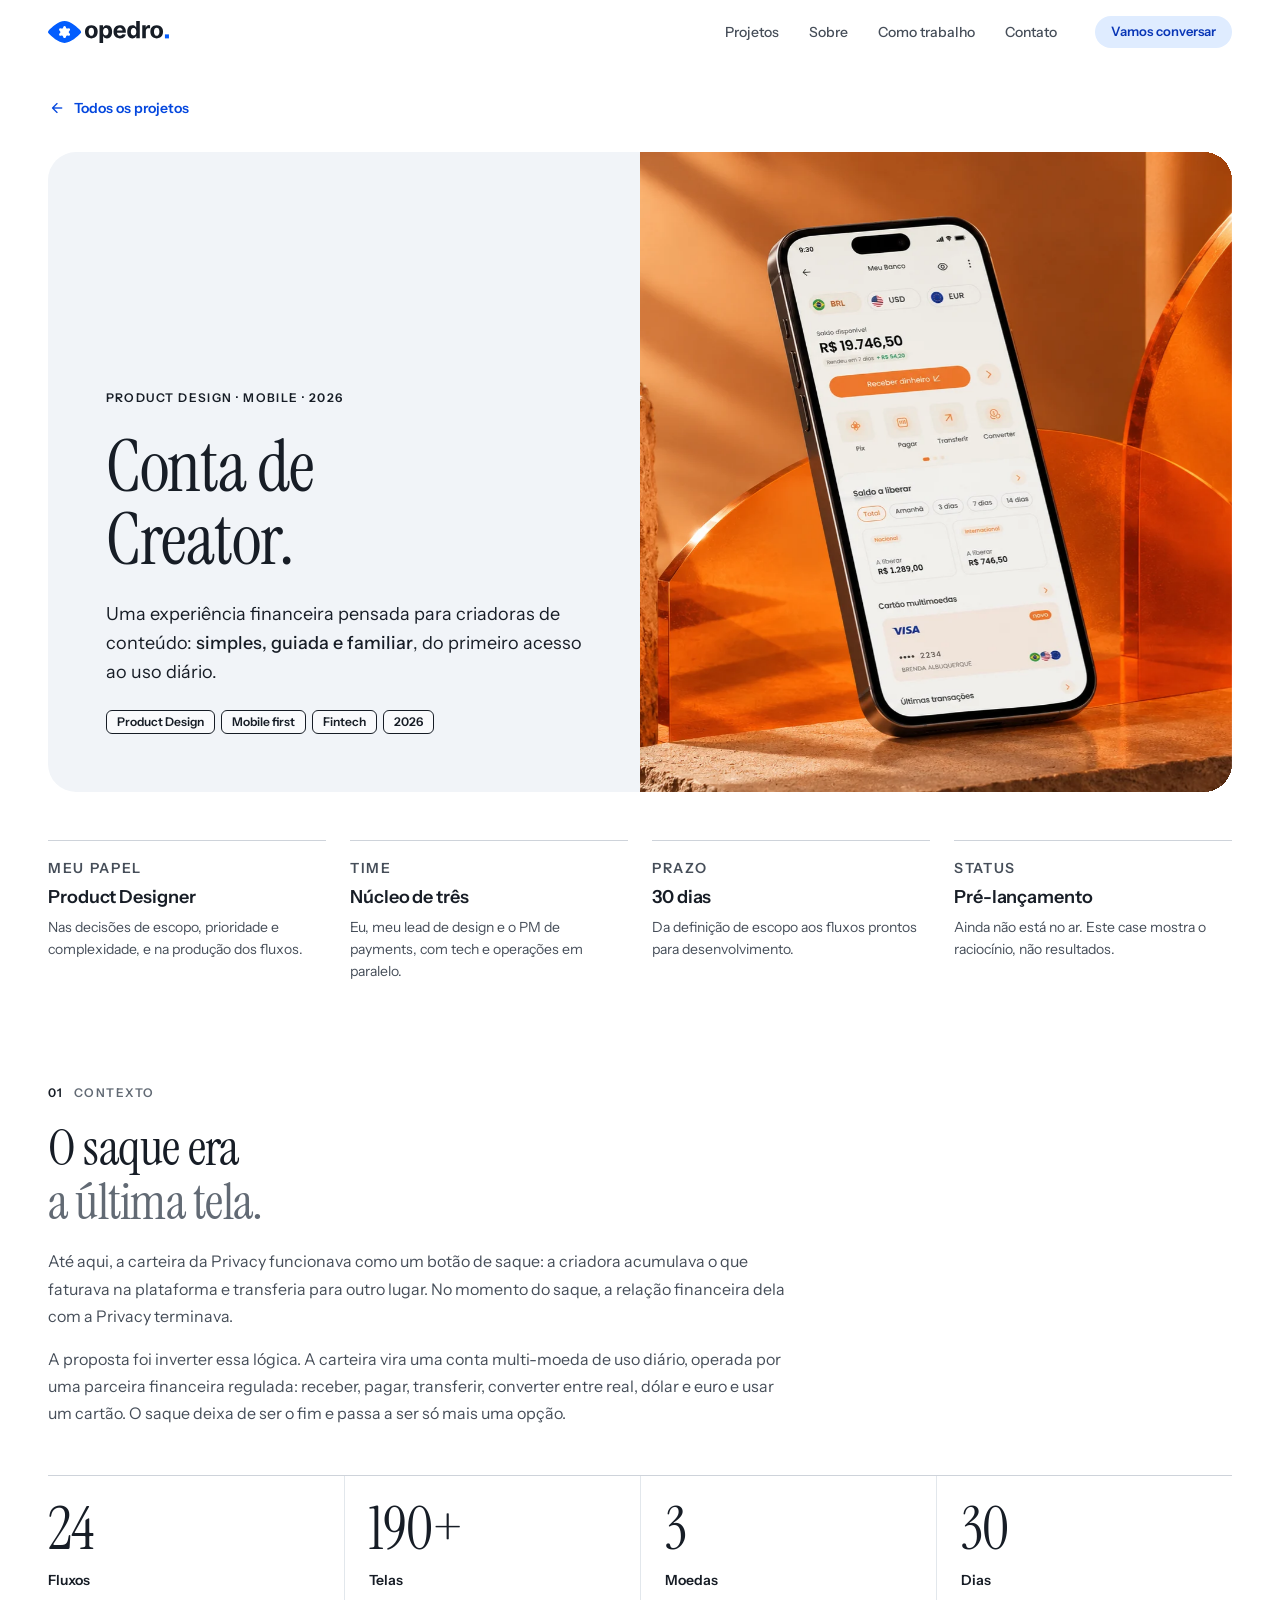
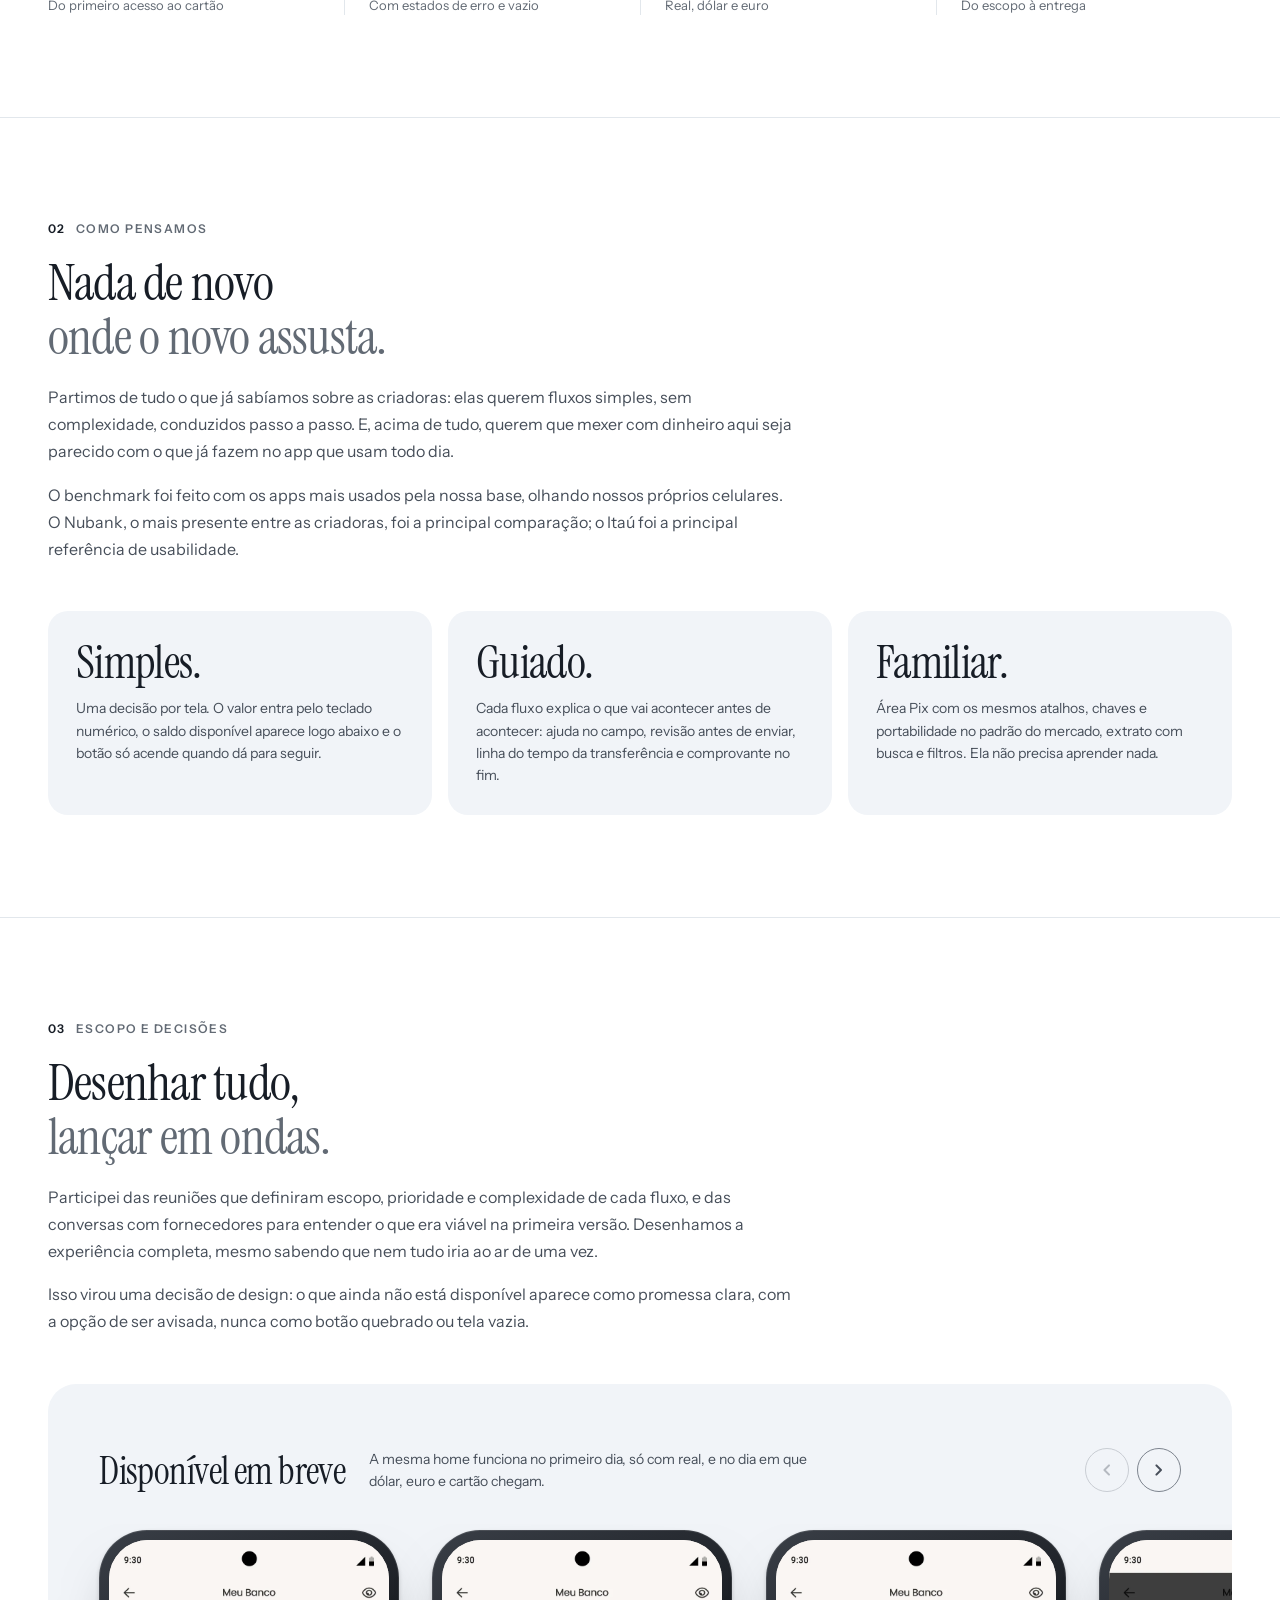
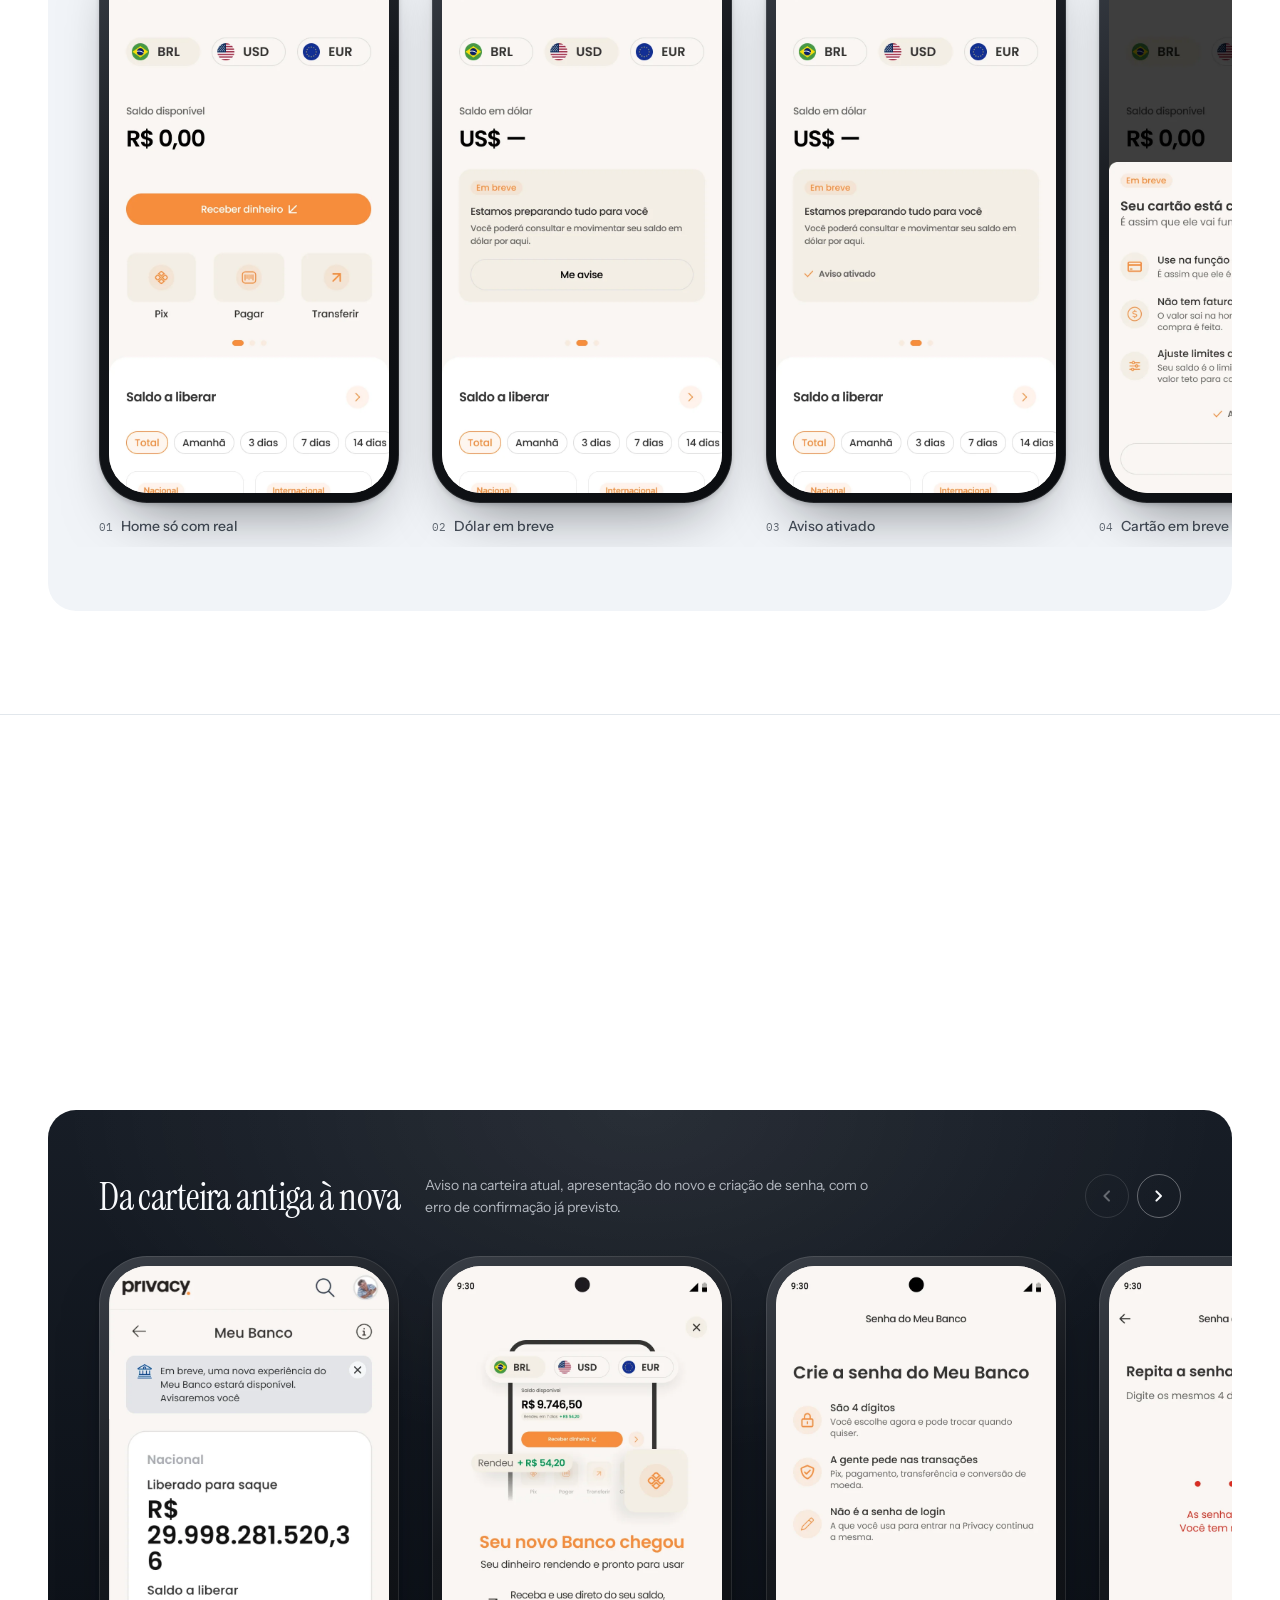
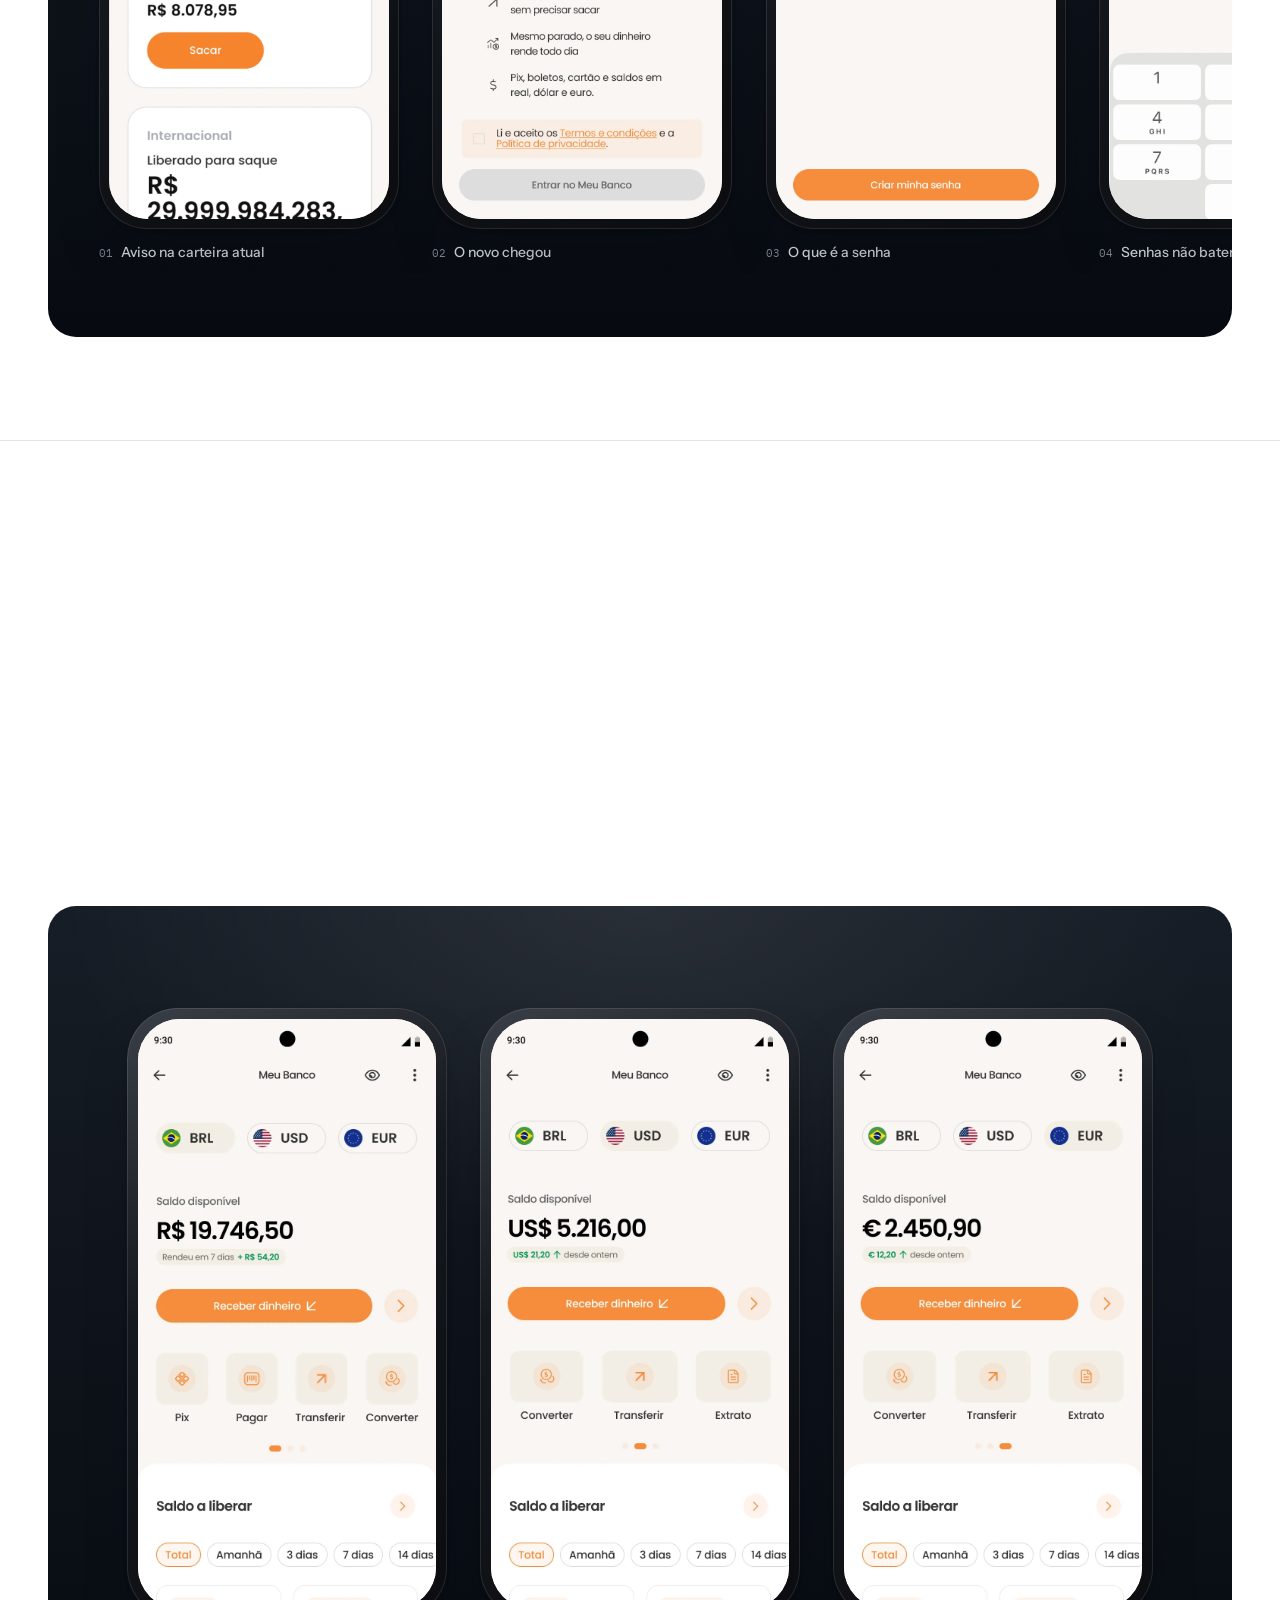
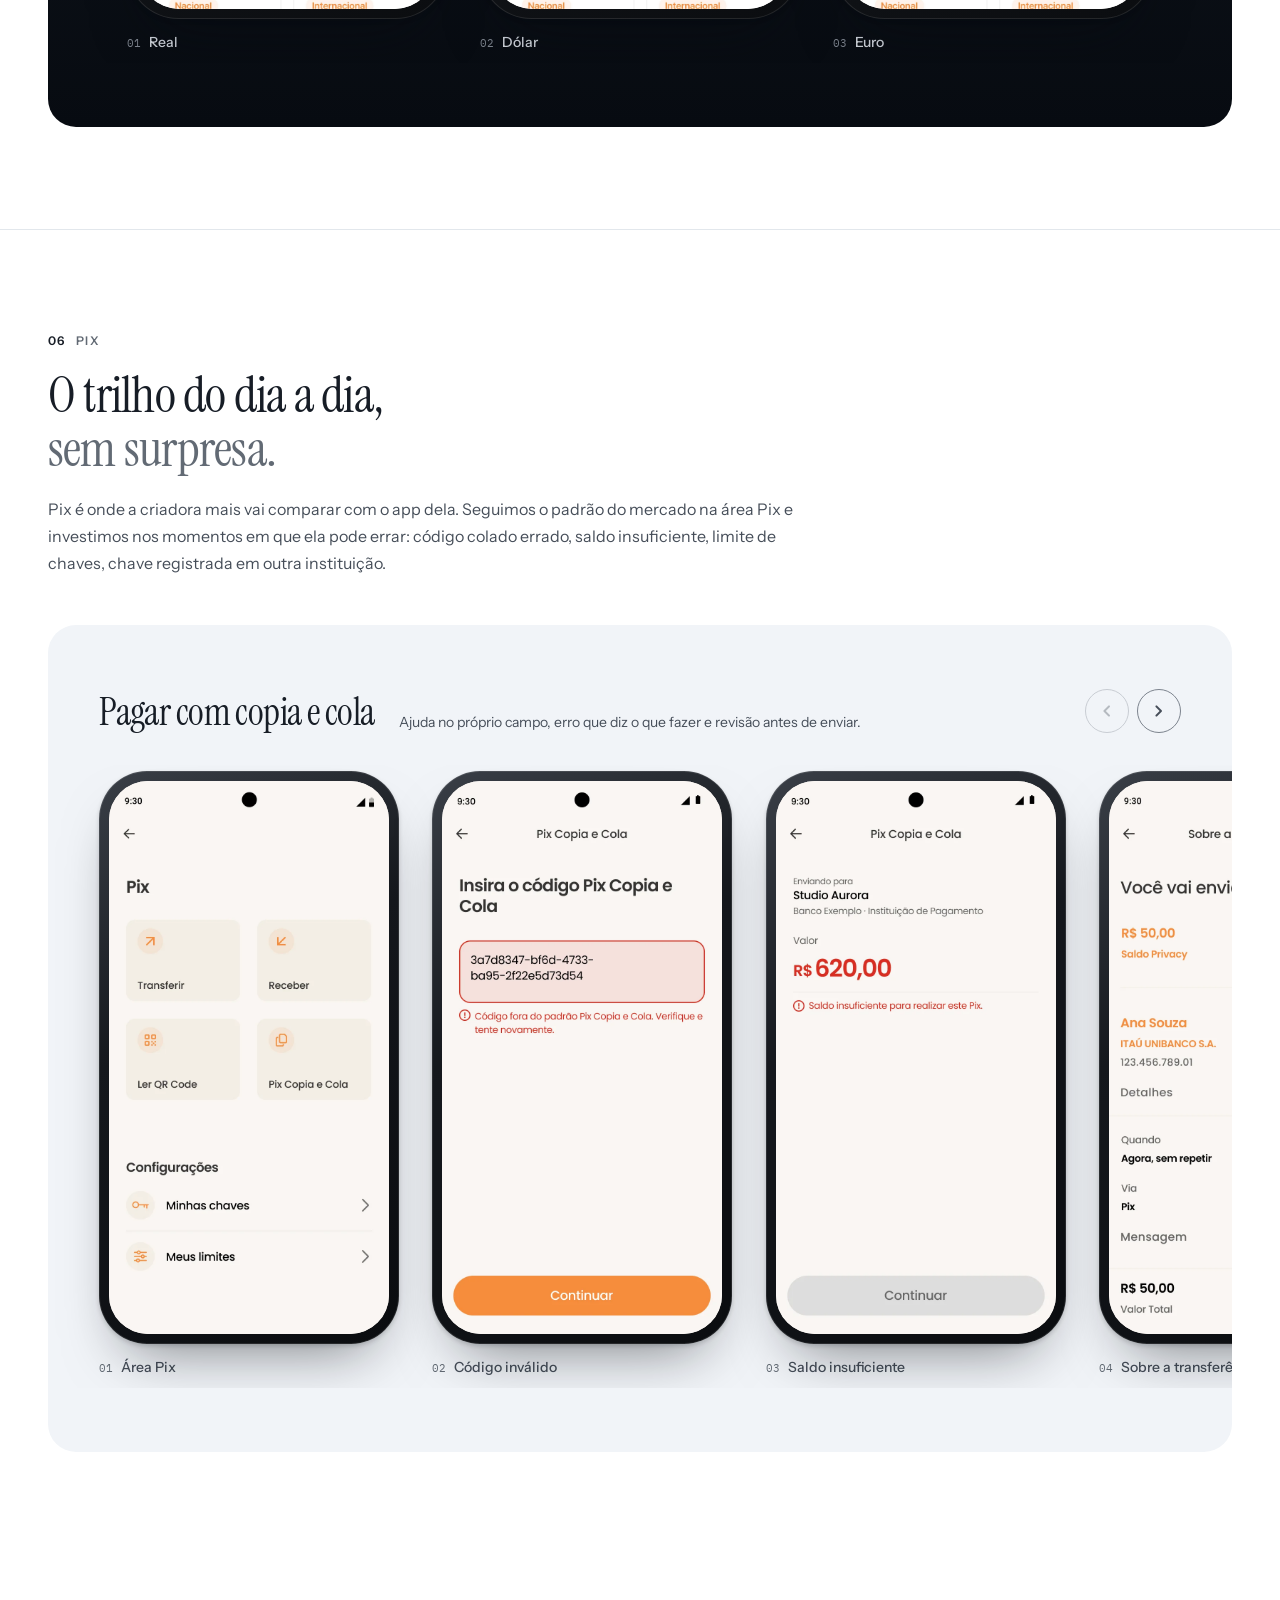
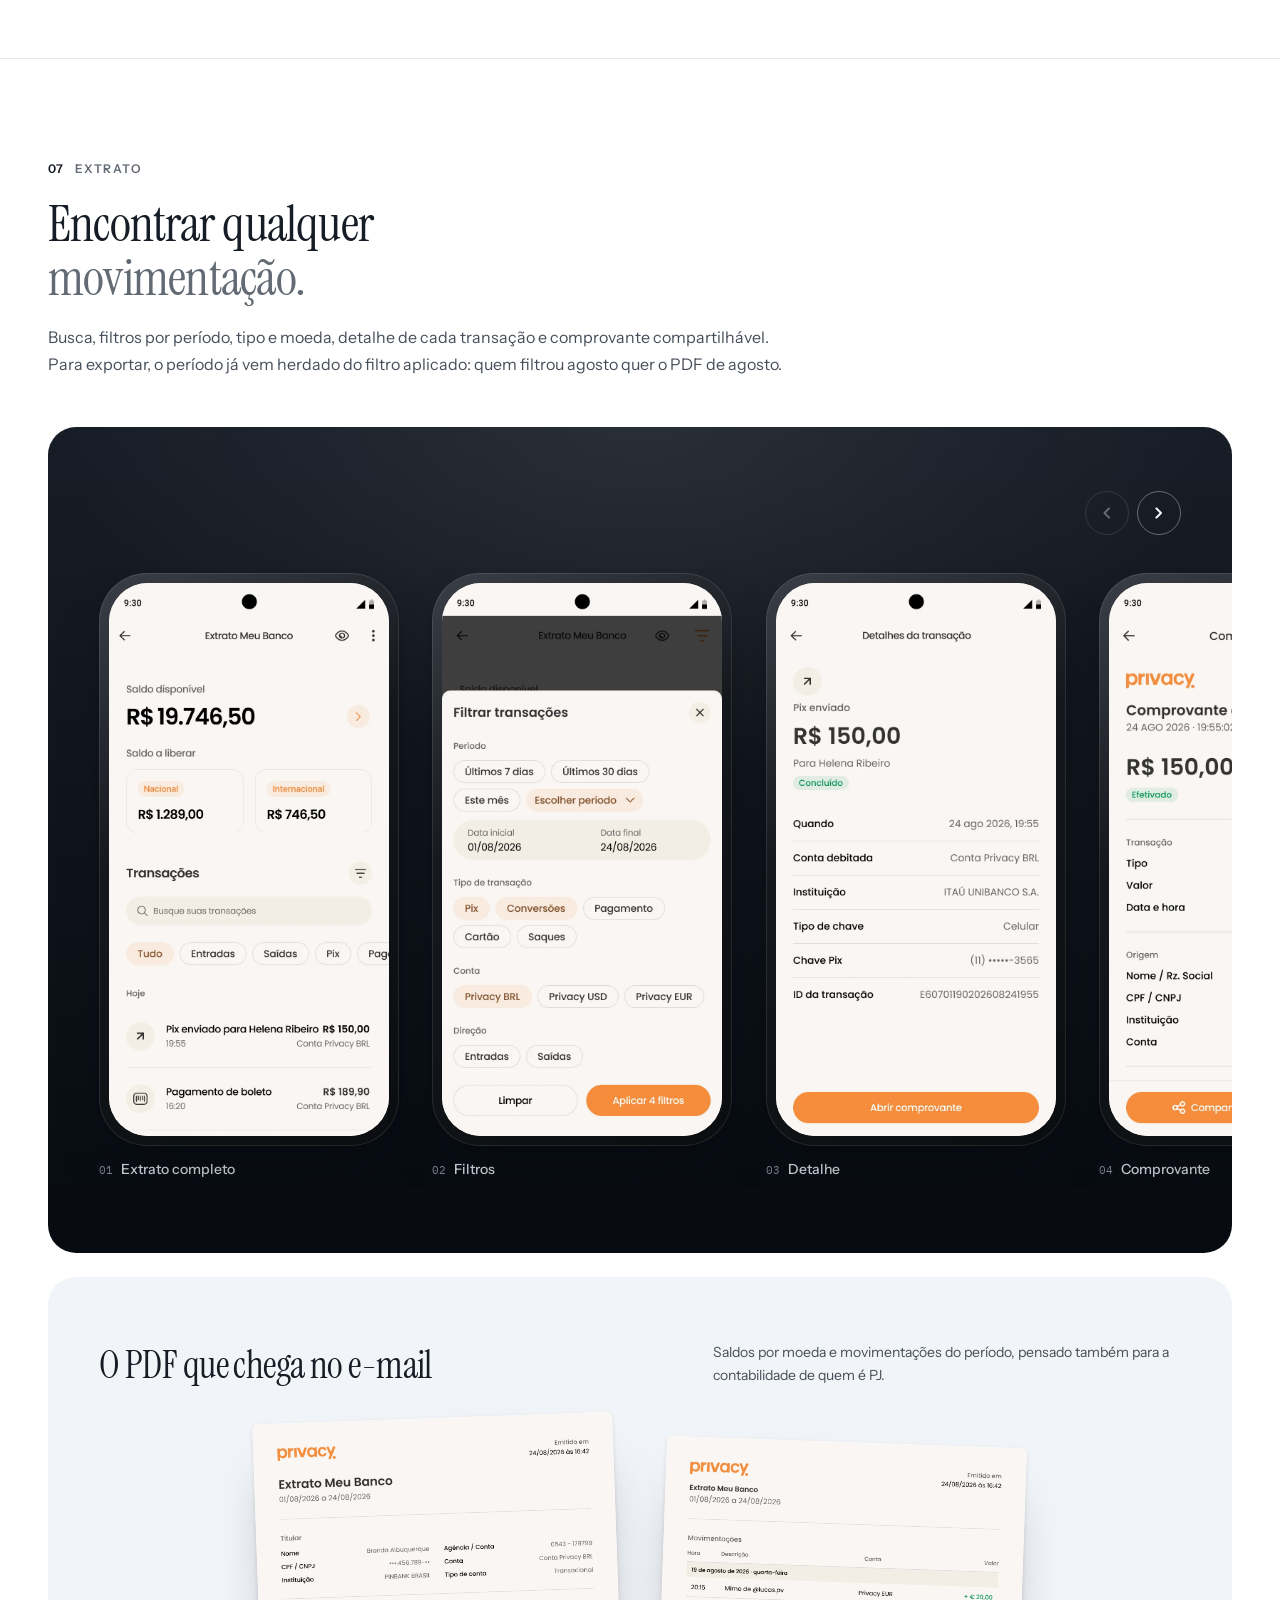
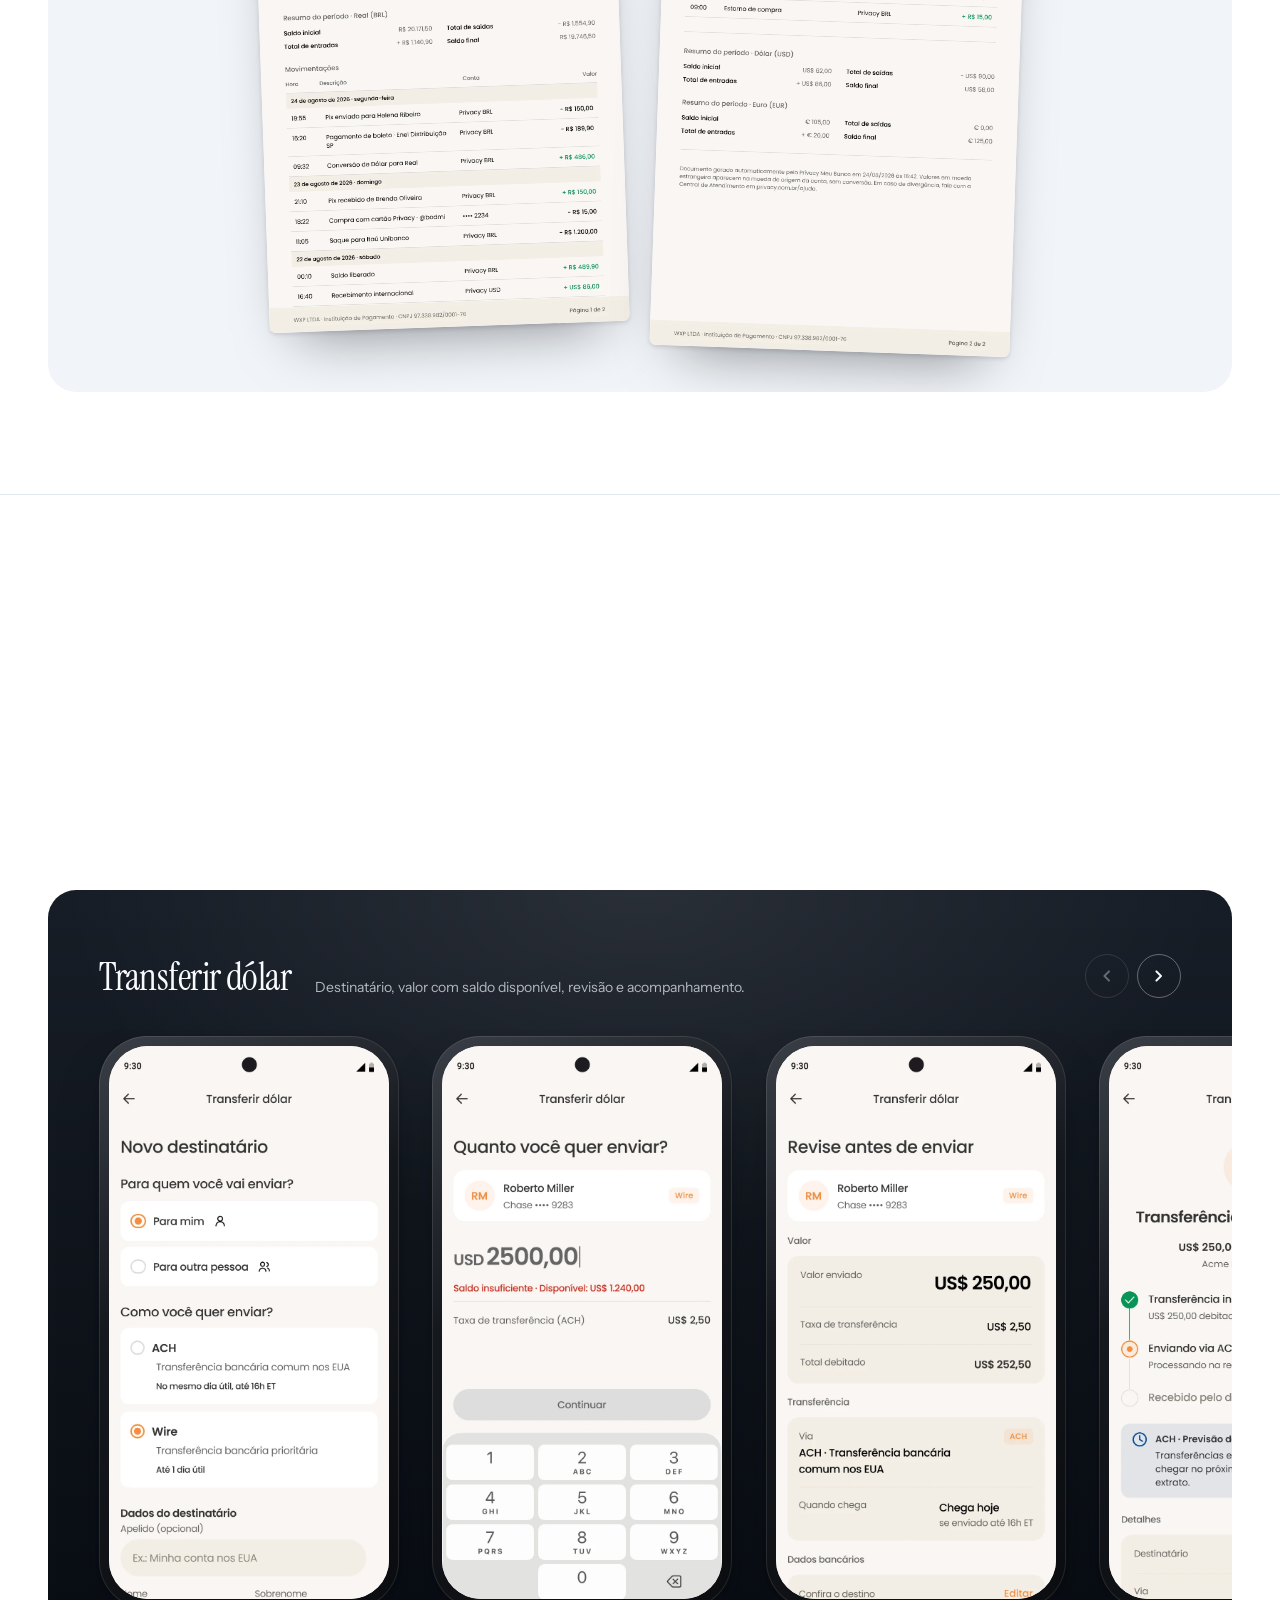
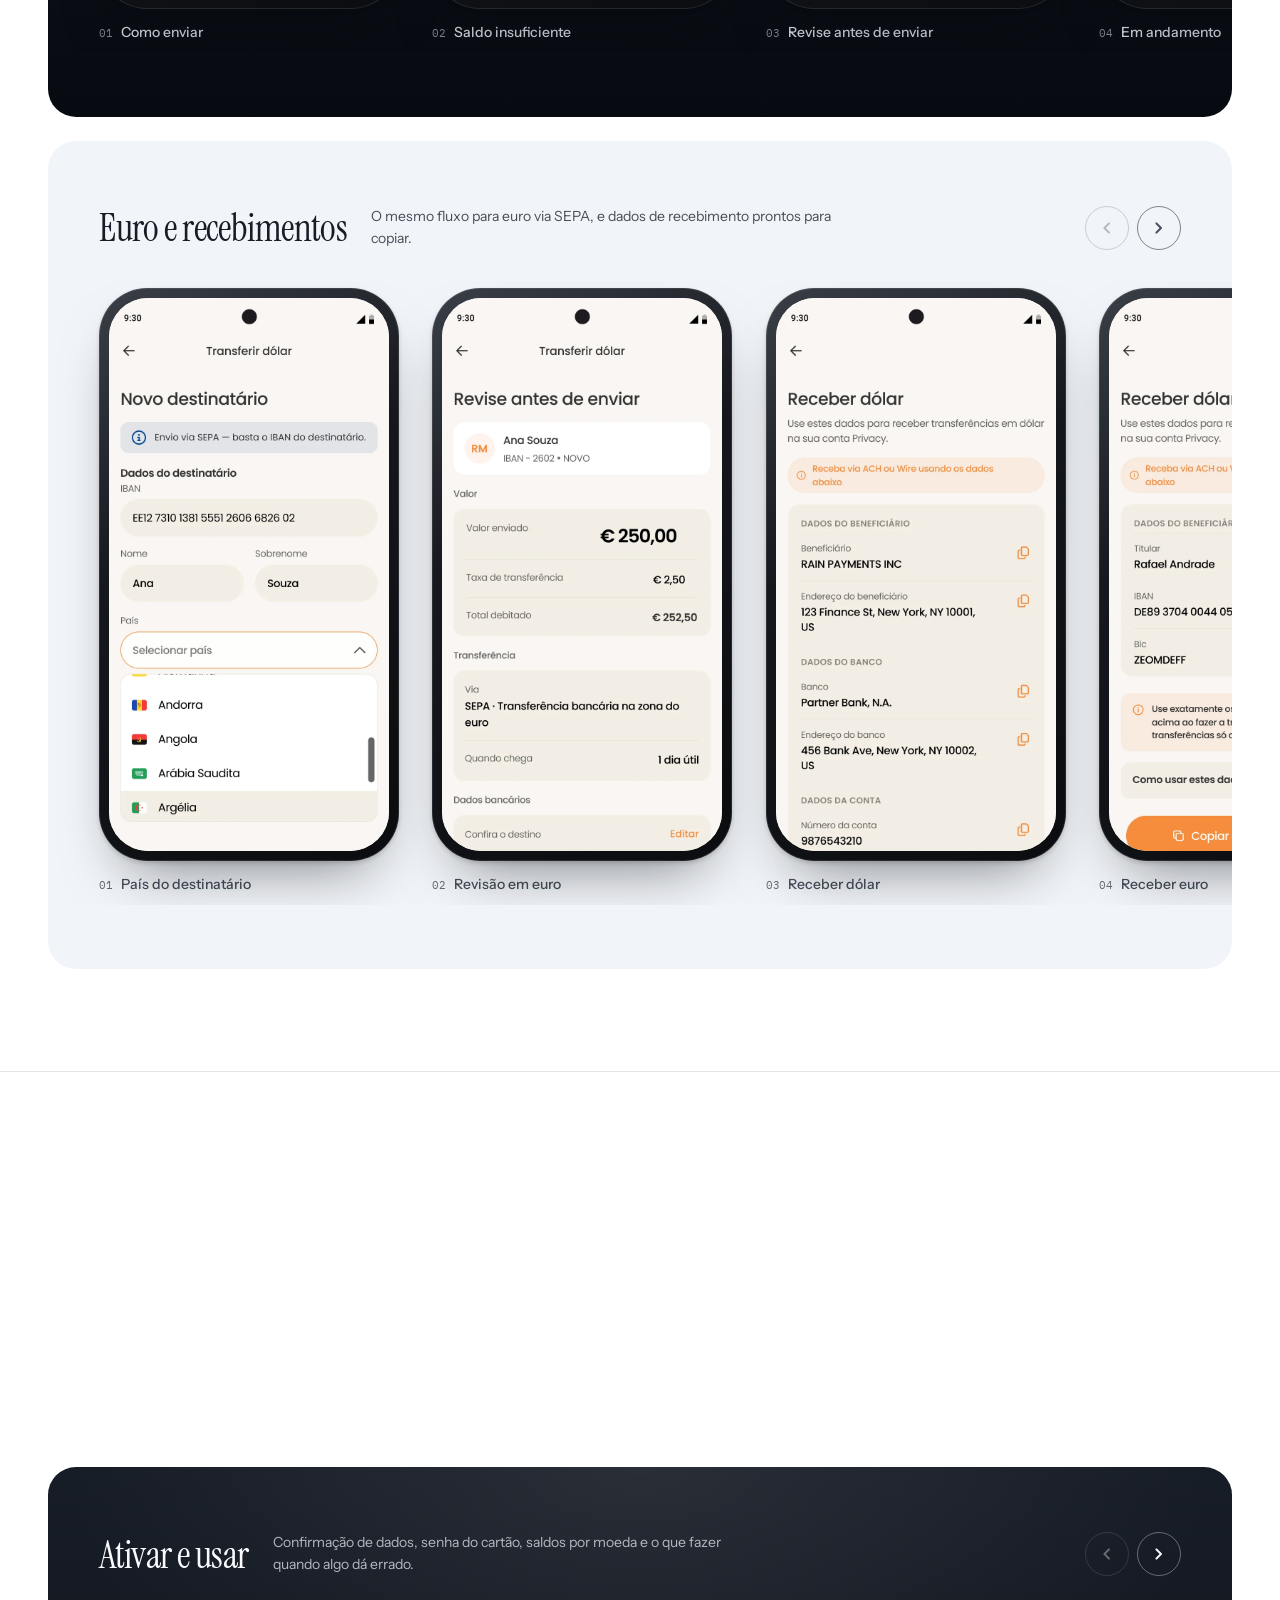
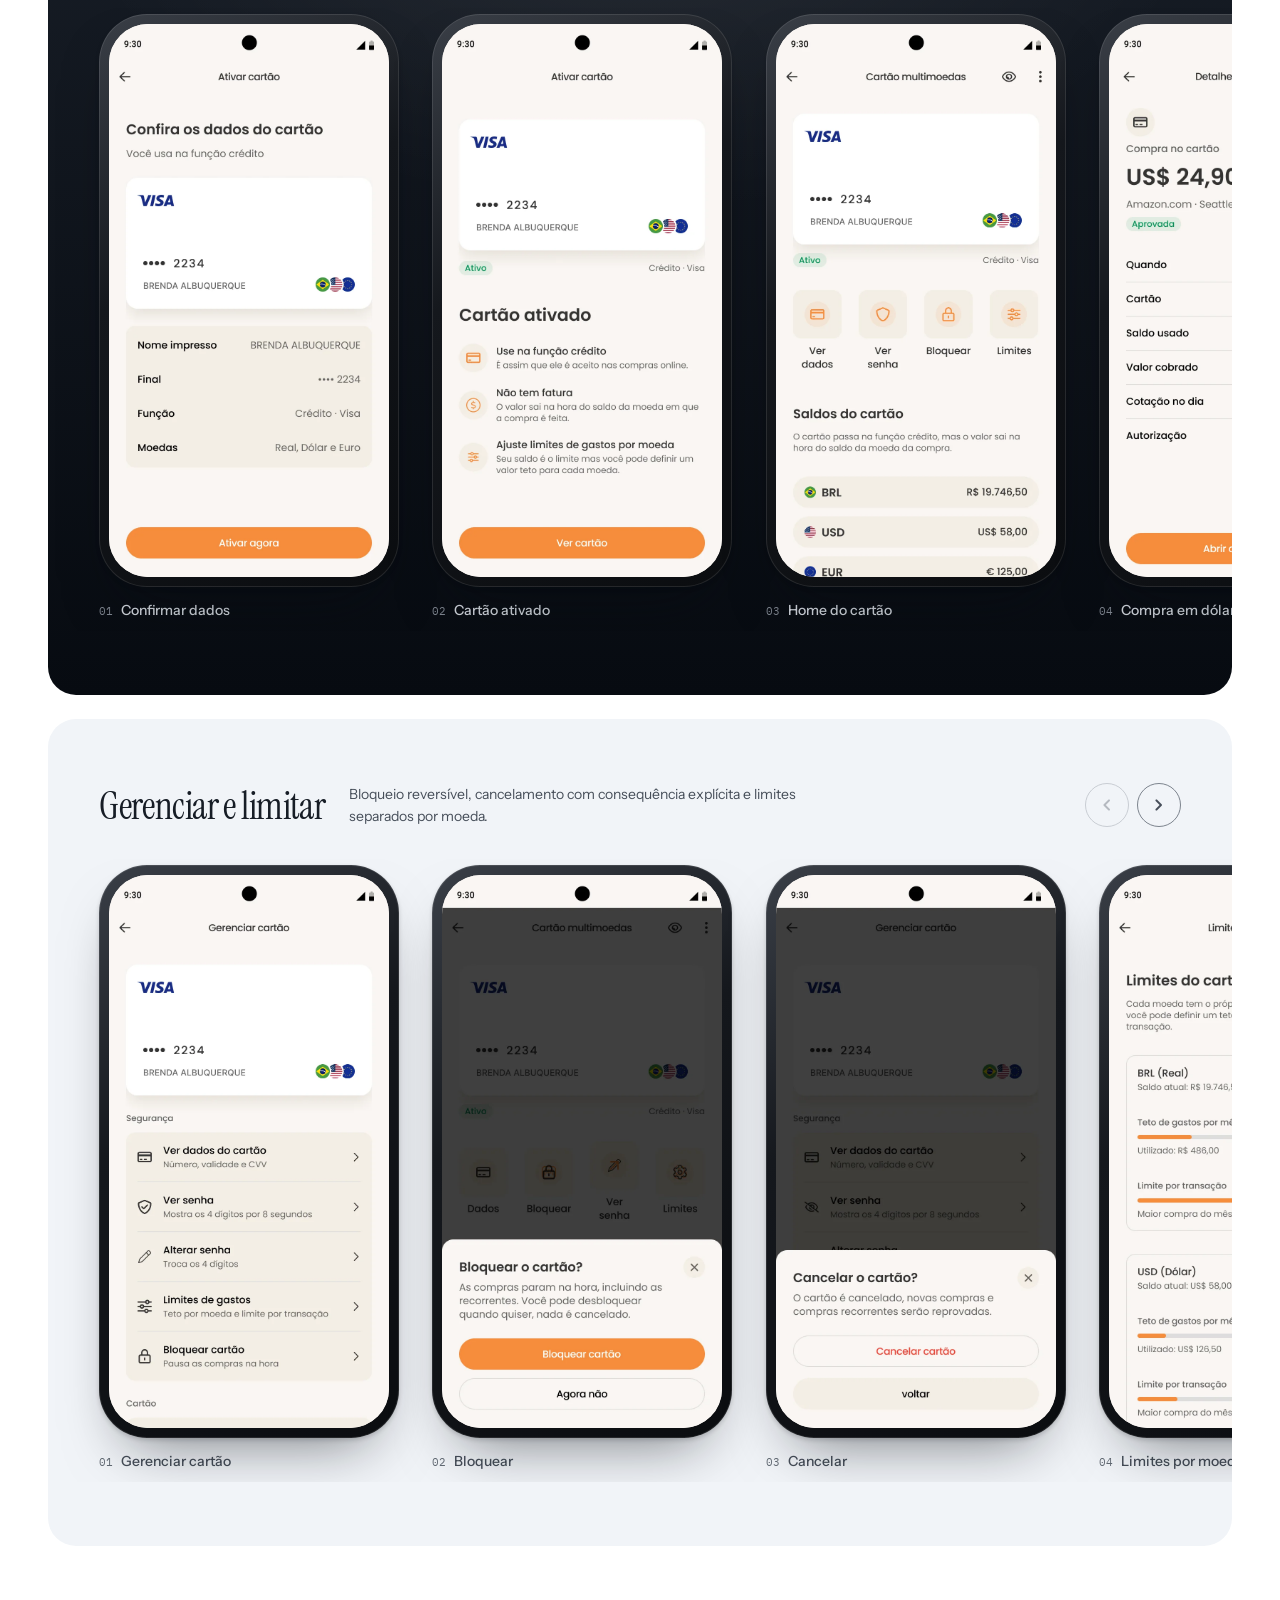
==== conta-de-creator.html @ a9d52644 "Conta de Creator: case aberto, sem senha, e primeiro na lista Antigo Creator Banking. creator-bankin" ====
<!DOCTYPE html>
<html lang="pt-BR" data-theme="light">
<head>
<meta charset="UTF-8">
<meta name="viewport" content="width=device-width, initial-scale=1">
<title>Conta de Creator · opedro.</title>
<meta name="description" content="Conta multi-moeda para criadoras de conteúdo: fluxos de Pix, extrato, transferências internacionais e cartão, desenhados em 30 dias.">
<meta name="theme-color" content="#FFFFFF">
<link rel="icon" href="assets/favicon.svg" type="image/svg+xml">
<link rel="icon" href="assets/favicon-32.png" type="image/png" sizes="32x32">
<link rel="apple-touch-icon" href="assets/apple-touch-icon.png">
<link rel="preconnect" href="https://fonts.googleapis.com">
<link rel="preconnect" href="https://fonts.gstatic.com" crossorigin>
<link rel="stylesheet" href="https://fonts.googleapis.com/css2?family=Instrument+Sans:wght@400;500;600;700&family=Instrument+Serif&family=IBM+Plex+Mono:wght@400;500&display=swap">
<link rel="stylesheet" href="https://fonts.googleapis.com/css2?family=Material+Symbols+Rounded:opsz,wght,FILL,GRAD@20..48,400,0..1,0&display=block">
<link rel="stylesheet" href="assets/css/tokens.css">
<link rel="stylesheet" href="assets/css/components.css">
<link rel="stylesheet" href="assets/css/site.css">
<link rel="stylesheet" href="assets/css/showcase.css">
</head>
<body>
<a class="skip" href="#main">Pular para o conteúdo</a>
<header class="appbar">
  <div class="container appbar__inner">
    <a class="appbar__brand" href="index.html" aria-label="opedro. — início"><img src="assets/logo/lockup-ui.svg" alt="opedro." width="121" height="22"></a>
    <nav class="appbar__links" aria-label="Principal">
      <a href="index.html#projetos">Projetos</a>
      <a href="index.html#sobre">Sobre</a>
      <a href="index.html#como-trabalho">Como trabalho</a>
      <a href="index.html#contato">Contato</a>
    </nav>
    <a class="btn btn--tonal btn--sm appbar__cta" href="https://www.linkedin.com/in/opedro-designer" target="_blank" rel="noopener">Vamos conversar</a>
    <button class="icon-btn appbar__menu" aria-label="Abrir menu" aria-expanded="false" aria-controls="mobile-menu"><span class="icon" aria-hidden="true">menu</span></button>
  </div>
</header>
<nav class="mobile-menu" id="mobile-menu" aria-label="Menu" hidden>
  <a href="index.html#projetos">Projetos</a>
  <a href="index.html#sobre">Sobre</a>
  <a href="index.html#como-trabalho">Como trabalho</a>
  <a href="index.html#contato">Contato</a>
</nav>

<main id="main" class="case">

<section class="case-hero">
  <div class="container">
    <a class="btn btn--text case-hero__back" href="index.html#projetos"><span class="icon" aria-hidden="true">arrow_back</span>Todos os projetos</a>
    <div class="case-cover">
      <div class="case-cover__copy">
        <p class="overline">Product Design &#183; Mobile &#183; 2026</p>
        <h1 class="display display--l">Conta de<br><span>Creator.</span></h1>
        <p class="lede">Uma experiência financeira pensada para criadoras de conteúdo: <strong>simples, guiada e familiar</strong>, do primeiro acesso ao uso diário.</p>
        <div class="case-cover__tags"><span class="tag">Product Design</span><span class="tag">Mobile first</span><span class="tag">Fintech</span><span class="tag">2026</span></div>
      </div>
      <div class="case-cover__media"><img src="assets/img/creatorbanking-cover.webp" alt="" width="1448" height="1086" fetchpriority="high"></div>
    </div>
  </div>
</section>

<section class="case-meta" aria-label="Sobre o projeto">
  <div class="container">
    <div class="meta-grid">
      <div class="card">
        <p class="overline">Meu papel</p>
        <h3 class="card__title card__title--lg">Product Designer</h3>
        <p>Nas decisões de escopo, prioridade e complexidade, e na produção dos fluxos.</p>
      </div>
      <div class="card">
        <p class="overline">Time</p>
        <h3 class="card__title card__title--lg">Núcleo de três</h3>
        <p>Eu, meu lead de design e o PM de payments, com tech e operações em paralelo.</p>
      </div>
      <div class="card">
        <p class="overline">Prazo</p>
        <h3 class="card__title card__title--lg">30 dias</h3>
        <p>Da definição de escopo aos fluxos prontos para desenvolvimento.</p>
      </div>
      <div class="card">
        <p class="overline">Status</p>
        <h3 class="card__title card__title--lg">Pré-lançamento</h3>
        <p>Ainda não está no ar. Este case mostra o raciocínio, não resultados.</p>
      </div>
    </div>
  </div>
</section>


<section class="case-section">
  <div class="container">
    <header class="section-head reveal">
      <p class="overline"><span class="num">01</span>Contexto</p>
      <h2 class="section-title">O saque era<br><span class="dim">a última tela.</span></h2>
      <div class="prose">
      <p>Até aqui, a carteira da Privacy funcionava como um botão de saque: a criadora acumulava o que faturava na plataforma e transferia para outro lugar. No momento do saque, a relação financeira dela com a Privacy terminava.</p>
      <p>A proposta foi inverter essa lógica. A carteira vira uma conta multi-moeda de uso diário, operada por uma parceira financeira regulada: receber, pagar, transferir, converter entre real, dólar e euro e usar um cartão. O saque deixa de ser o fim e passa a ser só mais uma opção.</p>
    </div>
    </header>

    <div class="stats reveal">
      <div class="stat"><div class="stat__num">24</div><div class="stat__label">Fluxos</div><div class="stat__source">Do primeiro acesso ao cartão</div></div>
      <div class="stat"><div class="stat__num">190+</div><div class="stat__label">Telas</div><div class="stat__source">Com estados de erro e vazio</div></div>
      <div class="stat"><div class="stat__num">3</div><div class="stat__label">Moedas</div><div class="stat__source">Real, dólar e euro</div></div>
      <div class="stat"><div class="stat__num">30</div><div class="stat__label">Dias</div><div class="stat__source">Do escopo à entrega</div></div>
    </div>
  </div>
</section>


<section class="case-section">
  <div class="container">
    <header class="section-head reveal">
      <p class="overline"><span class="num">02</span>Como pensamos</p>
      <h2 class="section-title">Nada de novo<br><span class="dim">onde o novo assusta.</span></h2>
      <div class="prose">
      <p>Partimos de tudo o que já sabíamos sobre as criadoras: elas querem fluxos simples, sem complexidade, conduzidos passo a passo. E, acima de tudo, querem que mexer com dinheiro aqui seja parecido com o que já fazem no app que usam todo dia.</p>
      <p>O benchmark foi feito com os apps mais usados pela nossa base, olhando nossos próprios celulares. O Nubank, o mais presente entre as criadoras, foi a principal comparação; o Itaú foi a principal referência de usabilidade.</p>
    </div>
    </header>

    <div class="pillars-3 reveal">
      <div class="pillar-card">
        <span class="pillar-card__word">Simples.</span>
        <p>Uma decisão por tela. O valor entra pelo teclado numérico, o saldo disponível aparece logo abaixo e o botão só acende quando dá para seguir.</p>
      </div>
      <div class="pillar-card">
        <span class="pillar-card__word">Guiado.</span>
        <p>Cada fluxo explica o que vai acontecer antes de acontecer: ajuda no campo, revisão antes de enviar, linha do tempo da transferência e comprovante no fim.</p>
      </div>
      <div class="pillar-card">
        <span class="pillar-card__word">Familiar.</span>
        <p>Área Pix com os mesmos atalhos, chaves e portabilidade no padrão do mercado, extrato com busca e filtros. Ela não precisa aprender nada.</p>
      </div>
    </div>
  </div>
</section>


<section class="case-section">
  <div class="container">
    <header class="section-head reveal">
      <p class="overline"><span class="num">03</span>Escopo e decisões</p>
      <h2 class="section-title">Desenhar tudo,<br><span class="dim">lançar em ondas.</span></h2>
      <div class="prose">
      <p>Participei das reuniões que definiram escopo, prioridade e complexidade de cada fluxo, e das conversas com fornecedores para entender o que era viável na primeira versão. Desenhamos a experiência completa, mesmo sabendo que nem tudo iria ao ar de uma vez.</p>
      <p>Isso virou uma decisão de design: o que ainda não está disponível aparece como promessa clara, com a opção de ser avisada, nunca como botão quebrado ou tela vazia.</p>
    </div>
    </header>

    <div class="stage reveal">
      <div class="stage__head">
        <h3 class="stage__title">Disponível em breve</h3>
        <p class="stage__note">A mesma home funciona no primeiro dia, só com real, e no dia em que dólar, euro e cartão chegam.</p>
      </div>
      <div class="phones">
        <figure class="phone-item"><button class="phone" type="button" aria-label="Ampliar tela: Home só com real"><span class="phone__screen"><img src="assets/img/conta-creator/14-01.webp" alt="Tela: Home só com real" loading="lazy"></span><span class="phone__zoom" aria-hidden="true"><span class="icon">open_in_full</span></span></button><figcaption><span class="n">01</span>Home só com real</figcaption></figure>
        <figure class="phone-item"><button class="phone" type="button" aria-label="Ampliar tela: Dólar em breve"><span class="phone__screen"><img src="assets/img/conta-creator/14-04.webp" alt="Tela: Dólar em breve" loading="lazy"></span><span class="phone__zoom" aria-hidden="true"><span class="icon">open_in_full</span></span></button><figcaption><span class="n">02</span>Dólar em breve</figcaption></figure>
        <figure class="phone-item"><button class="phone" type="button" aria-label="Ampliar tela: Aviso ativado"><span class="phone__screen"><img src="assets/img/conta-creator/14-06.webp" alt="Tela: Aviso ativado" loading="lazy"></span><span class="phone__zoom" aria-hidden="true"><span class="icon">open_in_full</span></span></button><figcaption><span class="n">03</span>Aviso ativado</figcaption></figure>
        <figure class="phone-item"><button class="phone" type="button" aria-label="Ampliar tela: Cartão em breve"><span class="phone__screen"><img src="assets/img/conta-creator/14-03.webp" alt="Tela: Cartão em breve" loading="lazy"></span><span class="phone__zoom" aria-hidden="true"><span class="icon">open_in_full</span></span></button><figcaption><span class="n">04</span>Cartão em breve</figcaption></figure>
      </div>
    </div>
  </div>
</section>


<section class="case-section">
  <div class="container">
    <header class="section-head reveal">
      <p class="overline"><span class="num">04</span>A virada</p>
      <h2 class="section-title">Trocar a casa<br><span class="dim">sem tirar ninguém dela.</span></h2>
      <div class="prose">
      <p>A criadora já tinha uma carteira e um saldo. A transição precisava avisar antes, apresentar o novo sem jargão e pedir só o que faltava: uma senha de 4 dígitos para as transações, criada no primeiro acesso depois do opt-in.</p>
    </div>
    </header>

    <div class="stage stage--dark reveal">
      <div class="stage__head">
        <h3 class="stage__title">Da carteira antiga à nova</h3>
        <p class="stage__note">Aviso na carteira atual, apresentação do novo e criação de senha, com o erro de confirmação já previsto.</p>
      </div>
      <div class="phones">
        <figure class="phone-item"><button class="phone" type="button" aria-label="Ampliar tela: Aviso na carteira atual"><span class="phone__screen"><img src="assets/img/conta-creator/12-07.webp" alt="Tela: Aviso na carteira atual" loading="lazy"></span><span class="phone__zoom" aria-hidden="true"><span class="icon">open_in_full</span></span></button><figcaption><span class="n">01</span>Aviso na carteira atual</figcaption></figure>
        <figure class="phone-item"><button class="phone" type="button" aria-label="Ampliar tela: O novo chegou"><span class="phone__screen"><img src="assets/img/conta-creator/11-01.webp" alt="Tela: O novo chegou" loading="lazy"></span><span class="phone__zoom" aria-hidden="true"><span class="icon">open_in_full</span></span></button><figcaption><span class="n">02</span>O novo chegou</figcaption></figure>
        <figure class="phone-item"><button class="phone" type="button" aria-label="Ampliar tela: O que é a senha"><span class="phone__screen"><img src="assets/img/conta-creator/12-01.webp" alt="Tela: O que é a senha" loading="lazy"></span><span class="phone__zoom" aria-hidden="true"><span class="icon">open_in_full</span></span></button><figcaption><span class="n">03</span>O que é a senha</figcaption></figure>
        <figure class="phone-item"><button class="phone" type="button" aria-label="Ampliar tela: Senhas não batem"><span class="phone__screen"><img src="assets/img/conta-creator/12-04.webp" alt="Tela: Senhas não batem" loading="lazy"></span><span class="phone__zoom" aria-hidden="true"><span class="icon">open_in_full</span></span></button><figcaption><span class="n">04</span>Senhas não batem</figcaption></figure>
        <figure class="phone-item"><button class="phone" type="button" aria-label="Ampliar tela: Senha criada"><span class="phone__screen"><img src="assets/img/conta-creator/12-05.webp" alt="Tela: Senha criada" loading="lazy"></span><span class="phone__zoom" aria-hidden="true"><span class="icon">open_in_full</span></span></button><figcaption><span class="n">05</span>Senha criada</figcaption></figure>
      </div>
    </div>
  </div>
</section>


<section class="case-section">
  <div class="container">
    <header class="section-head reveal">
      <p class="overline"><span class="num">05</span>Uma conta, três moedas</p>
      <h2 class="section-title">Real, dólar e euro<br><span class="dim">na mesma estrutura.</span></h2>
      <div class="prose">
      <p>Muitas criadoras faturam em mais de um mercado. A home troca de moeda por chips no topo e mantém a mesma estrutura nas três: saldo, ações, saldo a liberar, cartão e últimas transações. As ações mudam conforme a moeda (Pix e boleto só existem em real), mas o lugar de cada coisa não muda.</p>
      <p>Toda a mecânica de liquidação fica invisível. Na tela só existem reais, dólares e euros.</p>
    </div>
    </header>

    <div class="stage stage--dark reveal">
      <div class="phones phones--lg">
        <figure class="phone-item"><button class="phone" type="button" aria-label="Ampliar tela: Real"><span class="phone__screen"><img src="assets/img/conta-creator/13-01.webp" alt="Tela: Real" loading="lazy"></span><span class="phone__zoom" aria-hidden="true"><span class="icon">open_in_full</span></span></button><figcaption><span class="n">01</span>Real</figcaption></figure>
        <figure class="phone-item"><button class="phone" type="button" aria-label="Ampliar tela: Dólar"><span class="phone__screen"><img src="assets/img/conta-creator/13-02.webp" alt="Tela: Dólar" loading="lazy"></span><span class="phone__zoom" aria-hidden="true"><span class="icon">open_in_full</span></span></button><figcaption><span class="n">02</span>Dólar</figcaption></figure>
        <figure class="phone-item"><button class="phone" type="button" aria-label="Ampliar tela: Euro"><span class="phone__screen"><img src="assets/img/conta-creator/13-03.webp" alt="Tela: Euro" loading="lazy"></span><span class="phone__zoom" aria-hidden="true"><span class="icon">open_in_full</span></span></button><figcaption><span class="n">03</span>Euro</figcaption></figure>
      </div>
    </div>
  </div>
</section>


<section class="case-section">
  <div class="container">
    <header class="section-head reveal">
      <p class="overline"><span class="num">06</span>Pix</p>
      <h2 class="section-title">O trilho do dia a dia,<br><span class="dim">sem surpresa.</span></h2>
      <div class="prose">
      <p>Pix é onde a criadora mais vai comparar com o app dela. Seguimos o padrão do mercado na área Pix e investimos nos momentos em que ela pode errar: código colado errado, saldo insuficiente, limite de chaves, chave registrada em outra instituição.</p>
    </div>
    </header>

    <div class="stage reveal">
      <div class="stage__head">
        <h3 class="stage__title">Pagar com copia e cola</h3>
        <p class="stage__note">Ajuda no próprio campo, erro que diz o que fazer e revisão antes de enviar.</p>
      </div>
      <div class="phones">
        <figure class="phone-item"><button class="phone" type="button" aria-label="Ampliar tela: Área Pix"><span class="phone__screen"><img src="assets/img/conta-creator/01-01.webp" alt="Tela: Área Pix" loading="lazy"></span><span class="phone__zoom" aria-hidden="true"><span class="icon">open_in_full</span></span></button><figcaption><span class="n">01</span>Área Pix</figcaption></figure>
        <figure class="phone-item"><button class="phone" type="button" aria-label="Ampliar tela: Código inválido"><span class="phone__screen"><img src="assets/img/conta-creator/01-04.webp" alt="Tela: Código inválido" loading="lazy"></span><span class="phone__zoom" aria-hidden="true"><span class="icon">open_in_full</span></span></button><figcaption><span class="n">02</span>Código inválido</figcaption></figure>
        <figure class="phone-item"><button class="phone" type="button" aria-label="Ampliar tela: Saldo insuficiente"><span class="phone__screen"><img src="assets/img/conta-creator/01-07.webp" alt="Tela: Saldo insuficiente" loading="lazy"></span><span class="phone__zoom" aria-hidden="true"><span class="icon">open_in_full</span></span></button><figcaption><span class="n">03</span>Saldo insuficiente</figcaption></figure>
        <figure class="phone-item"><button class="phone" type="button" aria-label="Ampliar tela: Sobre a transferência"><span class="phone__screen"><img src="assets/img/conta-creator/01-08.webp" alt="Tela: Sobre a transferência" loading="lazy"></span><span class="phone__zoom" aria-hidden="true"><span class="icon">open_in_full</span></span></button><figcaption><span class="n">04</span>Sobre a transferência</figcaption></figure>
        <figure class="phone-item"><button class="phone" type="button" aria-label="Ampliar tela: Concluída"><span class="phone__screen"><img src="assets/img/conta-creator/01-12.webp" alt="Tela: Concluída" loading="lazy"></span><span class="phone__zoom" aria-hidden="true"><span class="icon">open_in_full</span></span></button><figcaption><span class="n">05</span>Concluída</figcaption></figure>
      </div>
    </div>

    <div class="stage reveal">
      <div class="stage__head">
        <h3 class="stage__title">Cobrar com QR Code</h3>
        <p class="stage__note">Valor opcional, mensagem para quem paga e um QR pronto para compartilhar.</p>
      </div>
      <div class="phones">
        <figure class="phone-item"><button class="phone" type="button" aria-label="Ampliar tela: Receber"><span class="phone__screen"><img src="assets/img/conta-creator/02-02.webp" alt="Tela: Receber" loading="lazy"></span><span class="phone__zoom" aria-hidden="true"><span class="icon">open_in_full</span></span></button><figcaption><span class="n">01</span>Receber</figcaption></figure>
        <figure class="phone-item"><button class="phone" type="button" aria-label="Ampliar tela: Valor definido"><span class="phone__screen"><img src="assets/img/conta-creator/02-04.webp" alt="Tela: Valor definido" loading="lazy"></span><span class="phone__zoom" aria-hidden="true"><span class="icon">open_in_full</span></span></button><figcaption><span class="n">02</span>Valor definido</figcaption></figure>
        <figure class="phone-item"><button class="phone" type="button" aria-label="Ampliar tela: Mensagem"><span class="phone__screen"><img src="assets/img/conta-creator/02-07.webp" alt="Tela: Mensagem" loading="lazy"></span><span class="phone__zoom" aria-hidden="true"><span class="icon">open_in_full</span></span></button><figcaption><span class="n">03</span>Mensagem</figcaption></figure>
        <figure class="phone-item"><button class="phone" type="button" aria-label="Ampliar tela: QR Code pronto"><span class="phone__screen"><img src="assets/img/conta-creator/02-09.webp" alt="Tela: QR Code pronto" loading="lazy"></span><span class="phone__zoom" aria-hidden="true"><span class="icon">open_in_full</span></span></button><figcaption><span class="n">04</span>QR Code pronto</figcaption></figure>
      </div>
    </div>

    <div class="stage reveal">
      <div class="stage__head">
        <h3 class="stage__title">Chaves, portabilidade e limites</h3>
        <p class="stage__note">Configurações que quase ninguém abre, mas que precisam funcionar quando alguém abre.</p>
      </div>
      <div class="phones">
        <figure class="phone-item"><button class="phone" type="button" aria-label="Ampliar tela: Escolher a chave"><span class="phone__screen"><img src="assets/img/conta-creator/03-03.webp" alt="Tela: Escolher a chave" loading="lazy"></span><span class="phone__zoom" aria-hidden="true"><span class="icon">open_in_full</span></span></button><figcaption><span class="n">01</span>Escolher a chave</figcaption></figure>
        <figure class="phone-item"><button class="phone" type="button" aria-label="Ampliar tela: Limite de chaves"><span class="phone__screen"><img src="assets/img/conta-creator/04-02.webp" alt="Tela: Limite de chaves" loading="lazy"></span><span class="phone__zoom" aria-hidden="true"><span class="icon">open_in_full</span></span></button><figcaption><span class="n">02</span>Limite de chaves</figcaption></figure>
        <figure class="phone-item"><button class="phone" type="button" aria-label="Ampliar tela: Excluir chave"><span class="phone__screen"><img src="assets/img/conta-creator/05-04.webp" alt="Tela: Excluir chave" loading="lazy"></span><span class="phone__zoom" aria-hidden="true"><span class="icon">open_in_full</span></span></button><figcaption><span class="n">03</span>Excluir chave</figcaption></figure>
        <figure class="phone-item"><button class="phone" type="button" aria-label="Ampliar tela: Autorizar portabilidade"><span class="phone__screen"><img src="assets/img/conta-creator/07-06.webp" alt="Tela: Autorizar portabilidade" loading="lazy"></span><span class="phone__zoom" aria-hidden="true"><span class="icon">open_in_full</span></span></button><figcaption><span class="n">04</span>Autorizar portabilidade</figcaption></figure>
        <figure class="phone-item"><button class="phone" type="button" aria-label="Ampliar tela: Limite em análise"><span class="phone__screen"><img src="assets/img/conta-creator/10-09.webp" alt="Tela: Limite em análise" loading="lazy"></span><span class="phone__zoom" aria-hidden="true"><span class="icon">open_in_full</span></span></button><figcaption><span class="n">05</span>Limite em análise</figcaption></figure>
      </div>
    </div>
  </div>
</section>


<section class="case-section">
  <div class="container">
    <header class="section-head reveal">
      <p class="overline"><span class="num">07</span>Extrato</p>
      <h2 class="section-title">Encontrar qualquer<br><span class="dim">movimentação.</span></h2>
      <div class="prose">
      <p>Busca, filtros por período, tipo e moeda, detalhe de cada transação e comprovante compartilhável. Para exportar, o período já vem herdado do filtro aplicado: quem filtrou agosto quer o PDF de agosto.</p>
    </div>
    </header>

    <div class="stage stage--dark reveal">
      <div class="phones">
        <figure class="phone-item"><button class="phone" type="button" aria-label="Ampliar tela: Extrato completo"><span class="phone__screen"><img src="assets/img/conta-creator/15-03.webp" alt="Tela: Extrato completo" loading="lazy"></span><span class="phone__zoom" aria-hidden="true"><span class="icon">open_in_full</span></span></button><figcaption><span class="n">01</span>Extrato completo</figcaption></figure>
        <figure class="phone-item"><button class="phone" type="button" aria-label="Ampliar tela: Filtros"><span class="phone__screen"><img src="assets/img/conta-creator/15-09.webp" alt="Tela: Filtros" loading="lazy"></span><span class="phone__zoom" aria-hidden="true"><span class="icon">open_in_full</span></span></button><figcaption><span class="n">02</span>Filtros</figcaption></figure>
        <figure class="phone-item"><button class="phone" type="button" aria-label="Ampliar tela: Detalhe"><span class="phone__screen"><img src="assets/img/conta-creator/15-12.webp" alt="Tela: Detalhe" loading="lazy"></span><span class="phone__zoom" aria-hidden="true"><span class="icon">open_in_full</span></span></button><figcaption><span class="n">03</span>Detalhe</figcaption></figure>
        <figure class="phone-item"><button class="phone" type="button" aria-label="Ampliar tela: Comprovante"><span class="phone__screen"><img src="assets/img/conta-creator/15-13.webp" alt="Tela: Comprovante" loading="lazy"></span><span class="phone__zoom" aria-hidden="true"><span class="icon">open_in_full</span></span></button><figcaption><span class="n">04</span>Comprovante</figcaption></figure>
        <figure class="phone-item"><button class="phone" type="button" aria-label="Ampliar tela: Exportar com o período do filtro"><span class="phone__screen"><img src="assets/img/conta-creator/16-03.webp" alt="Tela: Exportar com o período do filtro" loading="lazy"></span><span class="phone__zoom" aria-hidden="true"><span class="icon">open_in_full</span></span></button><figcaption><span class="n">05</span>Exportar com o período do filtro</figcaption></figure>
      </div>
    </div>

    <div class="stage reveal">
      <div class="stage__head">
        <h3 class="stage__title">O PDF que chega no e-mail</h3>
        <p class="stage__note">Saldos por moeda e movimentações do período, pensado também para a contabilidade de quem é PJ.</p>
      </div>
      <div class="docs">
        <figure class="doc"><img src="assets/img/conta-creator/16-07.webp" loading="lazy" alt="Primeira página do extrato exportado em PDF"></figure>
        <figure class="doc"><img src="assets/img/conta-creator/16-08.webp" loading="lazy" alt="Segunda página do extrato exportado em PDF"></figure>
      </div>
    </div>
  </div>
</section>


<section class="case-section">
  <div class="container">
    <header class="section-head reveal">
      <p class="overline"><span class="num">08</span>Internacional</p>
      <h2 class="section-title">ACH, Wire e SEPA<br><span class="dim">em português claro.</span></h2>
      <div class="prose">
      <p>Transferir para fora é onde o jargão mais aparece. Cada via é apresentada pelo que importa para a criadora: quanto custa e quando chega. A revisão mostra valor, taxa e total debitado antes do envio, e depois uma linha do tempo acompanha a transferência até o destino.</p>
    </div>
    </header>

    <div class="stage stage--dark reveal">
      <div class="stage__head">
        <h3 class="stage__title">Transferir dólar</h3>
        <p class="stage__note">Destinatário, valor com saldo disponível, revisão e acompanhamento.</p>
      </div>
      <div class="phones">
        <figure class="phone-item"><button class="phone" type="button" aria-label="Ampliar tela: Como enviar"><span class="phone__screen"><img src="assets/img/conta-creator/21-05.webp" alt="Tela: Como enviar" loading="lazy"></span><span class="phone__zoom" aria-hidden="true"><span class="icon">open_in_full</span></span></button><figcaption><span class="n">01</span>Como enviar</figcaption></figure>
        <figure class="phone-item"><button class="phone" type="button" aria-label="Ampliar tela: Saldo insuficiente"><span class="phone__screen"><img src="assets/img/conta-creator/21-08.webp" alt="Tela: Saldo insuficiente" loading="lazy"></span><span class="phone__zoom" aria-hidden="true"><span class="icon">open_in_full</span></span></button><figcaption><span class="n">02</span>Saldo insuficiente</figcaption></figure>
        <figure class="phone-item"><button class="phone" type="button" aria-label="Ampliar tela: Revise antes de enviar"><span class="phone__screen"><img src="assets/img/conta-creator/21-09.webp" alt="Tela: Revise antes de enviar" loading="lazy"></span><span class="phone__zoom" aria-hidden="true"><span class="icon">open_in_full</span></span></button><figcaption><span class="n">03</span>Revise antes de enviar</figcaption></figure>
        <figure class="phone-item"><button class="phone" type="button" aria-label="Ampliar tela: Em andamento"><span class="phone__screen"><img src="assets/img/conta-creator/21-10.webp" alt="Tela: Em andamento" loading="lazy"></span><span class="phone__zoom" aria-hidden="true"><span class="icon">open_in_full</span></span></button><figcaption><span class="n">04</span>Em andamento</figcaption></figure>
        <figure class="phone-item"><button class="phone" type="button" aria-label="Ampliar tela: Concluída"><span class="phone__screen"><img src="assets/img/conta-creator/21-11.webp" alt="Tela: Concluída" loading="lazy"></span><span class="phone__zoom" aria-hidden="true"><span class="icon">open_in_full</span></span></button><figcaption><span class="n">05</span>Concluída</figcaption></figure>
      </div>
    </div>

    <div class="stage reveal">
      <div class="stage__head">
        <h3 class="stage__title">Euro e recebimentos</h3>
        <p class="stage__note">O mesmo fluxo para euro via SEPA, e dados de recebimento prontos para copiar.</p>
      </div>
      <div class="phones">
        <figure class="phone-item"><button class="phone" type="button" aria-label="Ampliar tela: País do destinatário"><span class="phone__screen"><img src="assets/img/conta-creator/23-04.webp" alt="Tela: País do destinatário" loading="lazy"></span><span class="phone__zoom" aria-hidden="true"><span class="icon">open_in_full</span></span></button><figcaption><span class="n">01</span>País do destinatário</figcaption></figure>
        <figure class="phone-item"><button class="phone" type="button" aria-label="Ampliar tela: Revisão em euro"><span class="phone__screen"><img src="assets/img/conta-creator/23-09.webp" alt="Tela: Revisão em euro" loading="lazy"></span><span class="phone__zoom" aria-hidden="true"><span class="icon">open_in_full</span></span></button><figcaption><span class="n">02</span>Revisão em euro</figcaption></figure>
        <figure class="phone-item"><button class="phone" type="button" aria-label="Ampliar tela: Receber dólar"><span class="phone__screen"><img src="assets/img/conta-creator/22-05.webp" alt="Tela: Receber dólar" loading="lazy"></span><span class="phone__zoom" aria-hidden="true"><span class="icon">open_in_full</span></span></button><figcaption><span class="n">03</span>Receber dólar</figcaption></figure>
        <figure class="phone-item"><button class="phone" type="button" aria-label="Ampliar tela: Receber euro"><span class="phone__screen"><img src="assets/img/conta-creator/24-03.webp" alt="Tela: Receber euro" loading="lazy"></span><span class="phone__zoom" aria-hidden="true"><span class="icon">open_in_full</span></span></button><figcaption><span class="n">04</span>Receber euro</figcaption></figure>
      </div>
    </div>
  </div>
</section>


<section class="case-section">
  <div class="container">
    <header class="section-head reveal">
      <p class="overline"><span class="num">09</span>Cartão multimoedas</p>
      <h2 class="section-title">Um cartão,<br><span class="dim">três saldos.</span></h2>
      <div class="prose">
      <p>O cartão usa o saldo da moeda da compra. Isso precisava ficar evidente em cada ponto: na ativação, no extrato do cartão, no detalhe de uma compra em dólar com a cotação do dia, e principalmente na compra recusada, que já oferece converter saldo para a moeda que faltou.</p>
    </div>
    </header>

    <div class="stage stage--dark reveal">
      <div class="stage__head">
        <h3 class="stage__title">Ativar e usar</h3>
        <p class="stage__note">Confirmação de dados, senha do cartão, saldos por moeda e o que fazer quando algo dá errado.</p>
      </div>
      <div class="phones">
        <figure class="phone-item"><button class="phone" type="button" aria-label="Ampliar tela: Confirmar dados"><span class="phone__screen"><img src="assets/img/conta-creator/17-03.webp" alt="Tela: Confirmar dados" loading="lazy"></span><span class="phone__zoom" aria-hidden="true"><span class="icon">open_in_full</span></span></button><figcaption><span class="n">01</span>Confirmar dados</figcaption></figure>
        <figure class="phone-item"><button class="phone" type="button" aria-label="Ampliar tela: Cartão ativado"><span class="phone__screen"><img src="assets/img/conta-creator/17-06.webp" alt="Tela: Cartão ativado" loading="lazy"></span><span class="phone__zoom" aria-hidden="true"><span class="icon">open_in_full</span></span></button><figcaption><span class="n">02</span>Cartão ativado</figcaption></figure>
        <figure class="phone-item"><button class="phone" type="button" aria-label="Ampliar tela: Home do cartão"><span class="phone__screen"><img src="assets/img/conta-creator/18-01.webp" alt="Tela: Home do cartão" loading="lazy"></span><span class="phone__zoom" aria-hidden="true"><span class="icon">open_in_full</span></span></button><figcaption><span class="n">03</span>Home do cartão</figcaption></figure>
        <figure class="phone-item"><button class="phone" type="button" aria-label="Ampliar tela: Compra em dólar"><span class="phone__screen"><img src="assets/img/conta-creator/18-07.webp" alt="Tela: Compra em dólar" loading="lazy"></span><span class="phone__zoom" aria-hidden="true"><span class="icon">open_in_full</span></span></button><figcaption><span class="n">04</span>Compra em dólar</figcaption></figure>
        <figure class="phone-item"><button class="phone" type="button" aria-label="Ampliar tela: Compra recusada"><span class="phone__screen"><img src="assets/img/conta-creator/18-10.webp" alt="Tela: Compra recusada" loading="lazy"></span><span class="phone__zoom" aria-hidden="true"><span class="icon">open_in_full</span></span></button><figcaption><span class="n">05</span>Compra recusada</figcaption></figure>
      </div>
    </div>

    <div class="stage reveal">
      <div class="stage__head">
        <h3 class="stage__title">Gerenciar e limitar</h3>
        <p class="stage__note">Bloqueio reversível, cancelamento com consequência explícita e limites separados por moeda.</p>
      </div>
      <div class="phones">
        <figure class="phone-item"><button class="phone" type="button" aria-label="Ampliar tela: Gerenciar cartão"><span class="phone__screen"><img src="assets/img/conta-creator/19-01.webp" alt="Tela: Gerenciar cartão" loading="lazy"></span><span class="phone__zoom" aria-hidden="true"><span class="icon">open_in_full</span></span></button><figcaption><span class="n">01</span>Gerenciar cartão</figcaption></figure>
        <figure class="phone-item"><button class="phone" type="button" aria-label="Ampliar tela: Bloquear"><span class="phone__screen"><img src="assets/img/conta-creator/19-02.webp" alt="Tela: Bloquear" loading="lazy"></span><span class="phone__zoom" aria-hidden="true"><span class="icon">open_in_full</span></span></button><figcaption><span class="n">02</span>Bloquear</figcaption></figure>
        <figure class="phone-item"><button class="phone" type="button" aria-label="Ampliar tela: Cancelar"><span class="phone__screen"><img src="assets/img/conta-creator/19-07.webp" alt="Tela: Cancelar" loading="lazy"></span><span class="phone__zoom" aria-hidden="true"><span class="icon">open_in_full</span></span></button><figcaption><span class="n">03</span>Cancelar</figcaption></figure>
        <figure class="phone-item"><button class="phone" type="button" aria-label="Ampliar tela: Limites por moeda"><span class="phone__screen"><img src="assets/img/conta-creator/20-01.webp" alt="Tela: Limites por moeda" loading="lazy"></span><span class="phone__zoom" aria-hidden="true"><span class="icon">open_in_full</span></span></button><figcaption><span class="n">04</span>Limites por moeda</figcaption></figure>
        <figure class="phone-item"><button class="phone" type="button" aria-label="Ampliar tela: Ajustar limite"><span class="phone__screen"><img src="assets/img/conta-creator/20-03.webp" alt="Tela: Ajustar limite" loading="lazy"></span><span class="phone__zoom" aria-hidden="true"><span class="icon">open_in_full</span></span></button><figcaption><span class="n">05</span>Ajustar limite</figcaption></figure>
      </div>
    </div>
  </div>
</section>


<section class="case-section">
  <div class="container">
    <header class="section-head reveal">
      <p class="overline"><span class="num">10</span>Estados</p>
      <h2 class="section-title">Cada estado,<br><span class="dim">uma saída clara.</span></h2>
      <div class="prose">
      <p>Em um produto financeiro, cada erro mal explicado vira chamado no suporte e desconfiança. Por isso cada fluxo foi desenhado com seus estados de erro, vazio e espera, sempre dizendo o que aconteceu e qual é a saída.</p>
    </div>
    </header>

    <div class="stage reveal">
      <div class="phones">
        <figure class="phone-item"><button class="phone" type="button" aria-label="Ampliar tela: Busca sem resultado"><span class="phone__screen"><img src="assets/img/conta-creator/15-06.webp" alt="Tela: Busca sem resultado" loading="lazy"></span><span class="phone__zoom" aria-hidden="true"><span class="icon">open_in_full</span></span></button><figcaption><span class="n">01</span>Busca sem resultado</figcaption></figure>
        <figure class="phone-item"><button class="phone" type="button" aria-label="Ampliar tela: Exportar sem período"><span class="phone__screen"><img src="assets/img/conta-creator/16-10.webp" alt="Tela: Exportar sem período" loading="lazy"></span><span class="phone__zoom" aria-hidden="true"><span class="icon">open_in_full</span></span></button><figcaption><span class="n">02</span>Exportar sem período</figcaption></figure>
        <figure class="phone-item"><button class="phone" type="button" aria-label="Ampliar tela: Ativação falhou"><span class="phone__screen"><img src="assets/img/conta-creator/17-08.webp" alt="Tela: Ativação falhou" loading="lazy"></span><span class="phone__zoom" aria-hidden="true"><span class="icon">open_in_full</span></span></button><figcaption><span class="n">03</span>Ativação falhou</figcaption></figure>
        <figure class="phone-item"><button class="phone" type="button" aria-label="Ampliar tela: Senha incorreta"><span class="phone__screen"><img src="assets/img/conta-creator/18-11.webp" alt="Tela: Senha incorreta" loading="lazy"></span><span class="phone__zoom" aria-hidden="true"><span class="icon">open_in_full</span></span></button><figcaption><span class="n">04</span>Senha incorreta</figcaption></figure>
        <figure class="phone-item"><button class="phone" type="button" aria-label="Ampliar tela: Cartão sem compras"><span class="phone__screen"><img src="assets/img/conta-creator/18-13.webp" alt="Tela: Cartão sem compras" loading="lazy"></span><span class="phone__zoom" aria-hidden="true"><span class="icon">open_in_full</span></span></button><figcaption><span class="n">05</span>Cartão sem compras</figcaption></figure>
        <figure class="phone-item"><button class="phone" type="button" aria-label="Ampliar tela: Sem destinatários"><span class="phone__screen"><img src="assets/img/conta-creator/21-14.webp" alt="Tela: Sem destinatários" loading="lazy"></span><span class="phone__zoom" aria-hidden="true"><span class="icon">open_in_full</span></span></button><figcaption><span class="n">06</span>Sem destinatários</figcaption></figure>
        <figure class="phone-item"><button class="phone" type="button" aria-label="Ampliar tela: Gerando comprovante"><span class="phone__screen"><img src="assets/img/conta-creator/01-10.webp" alt="Tela: Gerando comprovante" loading="lazy"></span><span class="phone__zoom" aria-hidden="true"><span class="icon">open_in_full</span></span></button><figcaption><span class="n">07</span>Gerando comprovante</figcaption></figure>
        <figure class="phone-item"><button class="phone" type="button" aria-label="Ampliar tela: Carregando dados"><span class="phone__screen"><img src="assets/img/conta-creator/22-02.webp" alt="Tela: Carregando dados" loading="lazy"></span><span class="phone__zoom" aria-hidden="true"><span class="icon">open_in_full</span></span></button><figcaption><span class="n">08</span>Carregando dados</figcaption></figure>
      </div>
    </div>
  </div>
</section>


<section class="case-section">
  <div class="container">
    <header class="section-head reveal">
      <p class="overline"><span class="num">11</span>Processo</p>
      <h2 class="section-title">30 dias,<br><span class="dim">com IA no ritmo.</span></h2>
      <div class="prose">
      <p>O prazo só fechava com as frentes correndo em paralelo. Do lado do design, muitos fluxos foram construídos diretamente com IA, guiada por mim a partir dos padrões já definidos, e depois refinados à mão até ficarem consistentes entre si.</p>
    </div>
    </header>

    <div class="card-grid card-grid--3 reveal">
      <div class="card">
        <span class="tag tag--draft">Decidir</span>
        <h3 class="card__title card__title--lg">Escopo e prioridade</h3>
        <p>Reuniões com o lead de design e o PM de payments para definir o que entra, em que ordem e com que complexidade.</p>
      </div>
      <div class="card">
        <span class="tag tag--draft">Gerar</span>
        <h3 class="card__title card__title--lg">Fluxos com IA guiada</h3>
        <p>Com os padrões de tela definidos, a IA acelerou a produção de fluxos inteiros e de suas variações de estado.</p>
      </div>
      <div class="card">
        <span class="tag tag--draft">Refinar</span>
        <h3 class="card__title card__title--lg">Consistência à mão</h3>
        <p>Cada fluxo revisado contra os demais: mesma linguagem, mesmos componentes, mesmos padrões de erro.</p>
      </div>
    </div>
  </div>
</section>


<section class="case-section">
  <div class="container">
    <header class="section-head reveal">
      <p class="overline"><span class="num">12</span>Próximos passos</p>
      <h2 class="section-title">Como vamos saber<br><span class="dim">se funcionou.</span></h2>
      <div class="prose">
      <p>O produto ainda não está no ar, então não há resultado para mostrar. O que existe é o que vamos observar depois do lançamento para validar as decisões deste case:</p>
    </div>
    </header>

    <div class="card-grid reveal">
      <div class="card"><span class="tag tag--draft">Adoção</span><p>Quantas criadoras fazem o opt-in e criam a senha no primeiro acesso.</p></div>
      <div class="card"><span class="tag tag--draft">Uso</span><p>Quantas passam a receber e pagar por aqui, e não só a sacar.</p></div>
      <div class="card"><span class="tag tag--draft">Permanência</span><p>Quanto do saldo continua na conta depois de liberado.</p></div>
      <div class="card"><span class="tag tag--draft">Fricção</span><p>Onde os fluxos são abandonados e quais erros mais aparecem, para atacar primeiro.</p></div>
    </div>

    <div class="quote-block reveal">
      <div class="overline">Aprendizado central</div>
      <div class="quote-block__body quote-block__body--single"><p>Em dinheiro, familiaridade é uma forma de confiança. A decisão mais importante deste projeto foi não tentar inventar: seguir os padrões que as criadoras já usam e gastar a energia de design onde elas podem errar, onde algo ainda não existe e onde a complexidade precisa sumir.</p></div>
    </div>
  </div>
</section>

<section class="next" aria-labelledby="next-title">
  <div class="container">
    <header class="section-head section-head--row">
      <h2 class="section-title" id="next-title">Outros <span class="dim">projetos.</span></h2>
      <a class="btn btn--outlined" href="index.html#projetos">Ver todos</a>
    </header>
    <div class="work-grid work-grid--3">
      <article class="card card--elevated card--link project reveal">
        <div class="project__media"><img src="assets/img/designsystem-cover.webp" alt="" loading="lazy" width="1600" height="1200"></div>
        <div class="project__body">
          <div class="project__tags"><span class="tag tag--draft">Design System</span><span class="tag tag--draft">Material 3</span><span class="tag tag--ghost">2026</span></div>
          <h3 class="project__title"><a href="designsystem.html">Design System opedro.</a></h3>
          <p class="project__desc">Sistema autoral com 34 componentes em três temas, construído sobre o manual de marca com Material 3 como referência.</p>
          <span class="project__cta" aria-hidden="true">Ver case <span class="icon">arrow_outward</span></span>
        </div>
      </article>
      <article class="card card--elevated card--link project reveal">
        <div class="project__media"><img src="assets/img/fastshop-cover.webp" alt="" loading="lazy" width="1200" height="900"></div>
        <div class="project__body">
          <div class="project__tags"><span class="tag tag--draft">UX Research</span><span class="tag tag--draft">Benchmarking</span><span class="tag tag--draft">UI</span><span class="tag tag--ghost">2026</span></div>
          <h3 class="project__title"><a href="fastshop.html">Fast Shop Redesign</a></h3>
          <p class="project__desc">Navegação por categorias do app reestruturada a partir de avaliação heurística e benchmarking com 5 players.</p>
          <span class="project__cta" aria-hidden="true">Ver case <span class="icon">arrow_outward</span></span>
        </div>
      </article>
      <article class="card card--elevated card--link project reveal">
        <div class="project__media"><img src="assets/img/spark-cover.webp" alt="" loading="lazy" width="1200" height="900"></div>
        <div class="project__body">
          <div class="project__tags"><span class="tag tag--draft">UX/UI</span><span class="tag tag--draft">Chat</span><span class="tag tag--ghost">2026</span></div>
          <h3 class="project__title"><a href="spark.html">Spark Chat Redesign</a></h3>
          <p class="project__desc">Chat entre creator e fã alinhado aos padrões mobile, com toolbar compacta e menos fricção no envio.</p>
          <span class="project__cta" aria-hidden="true">Ver case <span class="icon">arrow_outward</span></span>
        </div>
      </article>
    </div>
  </div>
</section>

</main>
<footer class="footer">
  <div class="container footer__inner">
    <a class="footer__brand" href="index.html" aria-label="opedro. — início"><img src="assets/logo/lockup-ui.svg" alt="opedro." width="99" height="18"></a>
    <ul class="footer__links">
      <li><a href="index.html#projetos">Projetos</a></li>
      <li><a href="index.html#sobre">Sobre</a></li>
      <li><a href="index.html#contato">Contato</a></li>
    </ul>
    <span class="footer__copy">© 2026 Pedro Santos · Product Designer</span>
  </div>
</footer>
<script src="assets/js/site.js"></script>
<script src="assets/js/showcase.js"></script>
<script src="assets/js/case-showcase.js"></script>
</body>
</html>
---- assets/css/tokens.css ----
/* ============================================================
   opedro. — Design System v1 · tokens.css
   Fonte: "Design System opedro" + "Manual de marca pessoal".
   Taxonomia M3, valores das rampas OKLCH do manual.
   Nenhum componente referencia hexadecimal direto — só tokens.
   ============================================================ */

:root {
  /* ---------- Rampas (matéria-prima — não use direto em componente) */
  --brand-50:#F0F6FF;  --brand-100:#DFECFF; --brand-200:#C4DCFF; --brand-300:#9FC5FF;
  --brand-400:#639DFF; --brand-500:#035DFE; --brand-600:#0447DE; --brand-700:#0936B6;
  --brand-800:#0B288E; --brand-900:#091B68; --brand-950:#061146;

  --neutral-0:#FFFFFF;   --neutral-50:#F8FAFD;  --neutral-100:#F1F4F8; --neutral-200:#E2E7EC;
  --neutral-300:#CED3DA; --neutral-400:#B4B9C1; --neutral-500:#989FA8; --neutral-600:#7D848E;
  --neutral-700:#626A74; --neutral-800:#464E59; --neutral-900:#2C333E; --neutral-950:#171D26;
  --neutral-1000:#070B11;

  /* Cores de apoio — só uso gráfico, em bloco grande (capa de case, fundo de seção).
     Nunca em nada clicável. Uma por peça. */
  --violet-100:#F7DEFF; --violet-200:#F0C0FE; --violet-300:#E29AF9;
  --violet-500:#A738C5; --violet-700:#701687; --violet-900:#3F014E;
  --agua-100:#B9F5F5;   --agua-200:#7DE9EA;   --agua-300:#07D4D6;
  --agua-500:#007F80;   --agua-700:#065656;   --agua-900:#002D2E;

  /* ---------- Tipografia
     Serif só em display/título ≥ 32px, só peso regular.
     Sans em todo o resto. Mono só em token/medida/código. */
  --font-serif: "Instrument Serif", Georgia, serif;
  --font-sans:  "Instrument Sans", Helvetica, Arial, sans-serif;
  --font-mono:  "IBM Plex Mono", ui-monospace, monospace;

  --type-display-xl: clamp(56px, 8.4vw, 124px); /* hero do portfolio */
  --type-display-l:  clamp(44px, 5.6vw, 80px);  /* hero de case, contato */
  --type-display-m:  clamp(36px, 4vw, 56px);    /* título de seção */
  --type-title-l:    32px;                      /* título de card grande · serif */
  --type-headline:   24px;                      /* sans 600 */
  --type-title:      18px;                      /* sans 600 */
  --type-body-l:     18px;
  --type-body:       16px;
  --type-body-s:     14px;
  --type-label:      14px;                      /* sans 600 */
  --type-overline:   12px;                      /* sans 600 · caixa alta · +12% */

  --tracking-serif: -0.015em;
  --tracking-overline: 0.12em;

  /* ---------- Grid base 4px */
  --space-1:4px;  --space-2:8px;  --space-3:12px; --space-4:16px; --space-5:20px;
  --space-6:24px; --space-8:32px; --space-10:40px; --space-12:48px; --space-16:64px;
  --space-20:80px; --space-24:96px; --space-32:128px;

  --page-max: 1200px;
  --page-gutter: clamp(16px, 4vw, 48px);
  --section-y: clamp(72px, 10vw, 128px);

  /* ---------- Shape — pill em clicável curto, retângulo arredondado em contêiner */
  --radius-xs:4px; --radius-sm:8px; --radius-md:12px; --radius-card:16px;
  --radius-lg:20px; --radius-xl:28px; --radius-full:999px;

  /* ---------- Motion */
  --ease-standard: cubic-bezier(.2, 0, 0, 1);
  --ease-emphasized: cubic-bezier(.05, .7, .1, 1);
  --dur-fast: 150ms; --dur-normal: 250ms; --dur-slow: 500ms; --dur-enter: 700ms;
}

/* ---------- Tema claro (padrão) */
:root, [data-theme="light"] {
  --primary:#035DFE; --on-primary:#FFFFFF; --primary-hover:#0447DE; --primary-press:#0936B6;
  --primary-container:#DFECFF; --on-primary-container:#0936B6; --primary-text:#0447DE;
  --secondary:#171D26; --on-secondary:#FFFFFF; --secondary-hover:#2C333E;
  --surface:#FFFFFF; --surface-low:#F8FAFD; --surface-mid:#F1F4F8; --surface-high:#E2E7EC;
  --on-surface:#171D26; --on-surface-var:#464E59; --on-surface-dim:#626A74;
  --outline:#7D848E; --outline-var:#CED3DA; --outline-faint:#E2E7EC;
  --error:#CF4138; --on-error:#FFFFFF; --error-hover:#AB3128; --error-press:#84241A; --error-container:#FFF2F1; --on-error-container:#AB3128; --error-bd:#FFCAC5;
  --success:#00924A; --success-container:#F0F8EF; --on-success-container:#005A30; --success-bd:#C1E4C4;
  --warning:#DC9B2E; --warning-container:#FDF4EA; --on-warning-container:#624500; --warning-bd:#F2D4AF;
  --scrim:rgba(7,11,17,.45);
  --hover:rgba(23,29,38,.06); --press:rgba(23,29,38,.12); --disabled-ink:rgba(23,29,38,.38); --disabled-bg:rgba(23,29,38,.10);
  --e1:0 1px 2px rgba(23,29,38,.06), 0 1px 3px rgba(23,29,38,.10);
  --e2:0 2px 6px rgba(23,29,38,.06), 0 6px 16px -8px rgba(23,29,38,.20);
  --e3:0 4px 10px rgba(23,29,38,.07), 0 16px 34px -14px rgba(23,29,38,.26);

  /* Blocos de apoio (capa de case) */
  --support-agua-bg:#B9F5F5;   --support-agua-ink:#002D2E;
  --support-violet-bg:#F7DEFF; --support-violet-ink:#3F014E;

  color-scheme: light;
}

/* ---------- Tema escuro — tokens prontos; o portfolio é desenhado no claro primeiro */
[data-theme="dark"] {
  --primary:#639DFF; --on-primary:#061146; --primary-hover:#9FC5FF; --primary-press:#C4DCFF;
  --primary-container:#0B288E; --on-primary-container:#C4DCFF; --primary-text:#639DFF;
  --secondary:#F8FAFD; --on-secondary:#070B11; --secondary-hover:#E2E7EC;
  --surface:#070B11; --surface-low:#0E141C; --surface-mid:#171D26; --surface-high:#2C333E;
  --on-surface:#F8FAFD; --on-surface-var:#CED3DA; --on-surface-dim:#B4B9C1;
  --outline:#7D848E; --outline-var:#464E59; --outline-faint:#2C333E;
  --error:#FEA79F; --on-error:#410F08; --error-hover:#FFCAC5; --error-press:#FFF2F1; --error-container:#410F08; --on-error-container:#FEA79F; --error-bd:#84241A;
  --success:#99D2A1; --success-container:#002B16; --on-success-container:#99D2A1; --success-bd:#005A30;
  --warning:#E7B87A; --warning-container:#2E2000; --on-warning-container:#E7B87A; --warning-bd:#624500;
  --scrim:rgba(0,0,0,.6);
  --hover:rgba(248,250,253,.08); --press:rgba(248,250,253,.14); --disabled-ink:rgba(248,250,253,.38); --disabled-bg:rgba(248,250,253,.10);
  --e1:0 1px 2px rgba(0,0,0,.6); --e2:0 6px 16px -8px rgba(0,0,0,.8); --e3:0 16px 34px -14px rgba(0,0,0,.9);
  --support-agua-bg:#065656;   --support-agua-ink:#B9F5F5;
  --support-violet-bg:#3F014E; --support-violet-ink:#F7DEFF;
  color-scheme: dark;
}

/* ---------- Alto contraste — o claro com texto no preto e sombra virando contorno */
[data-theme="hc"] {
  --primary:#0936B6; --on-primary:#FFFFFF; --primary-hover:#061146; --primary-press:#061146;
  --primary-container:#DFECFF; --on-primary-container:#061146; --primary-text:#0936B6;
  --secondary:#000000; --on-secondary:#FFFFFF; --secondary-hover:#171D26;
  --surface:#FFFFFF; --surface-low:#FFFFFF; --surface-mid:#F1F4F8; --surface-high:#E2E7EC;
  --on-surface:#000000; --on-surface-var:#171D26; --on-surface-dim:#2C333E;
  --outline:#000000; --outline-var:#171D26; --outline-faint:#626A74;
  --error:#AB3128; --on-error:#FFFFFF; --error-hover:#7A1F18; --error-press:#410F08; --error-container:#FFF2F1; --on-error-container:#7A1F18; --error-bd:#AB3128;
  --success:#005A30; --success-container:#F0F8EF; --on-success-container:#00341B; --success-bd:#005A30;
  --warning:#624500; --warning-container:#FDF4EA; --on-warning-container:#3D2B00; --warning-bd:#624500;
  --scrim:rgba(0,0,0,.6);
  --hover:rgba(0,0,0,.10); --press:rgba(0,0,0,.18); --disabled-ink:rgba(0,0,0,.52); --disabled-bg:rgba(0,0,0,.14);
  --e1:0 0 0 1px #000000; --e2:0 0 0 1px #000000; --e3:0 0 0 2px #000000;
}
---- assets/css/components.css ----
/* ============================================================
   opedro. — Design System v1 · components.css
   Componentes do DS usados no portfolio. Regras que valem sempre:
   1. Azul é clicável.  2. O símbolo é a exceção.  3. Uma ação primária por tela.
   Foco único: 2px --primary com 2px de deslocamento.
   ============================================================ */

/* ---------- Base */
*, *::before, *::after { box-sizing: border-box; }
html { -webkit-text-size-adjust: 100%; text-size-adjust: 100%; }
body {
  margin: 0; background: var(--surface); color: var(--on-surface);
  font: 400 var(--type-body)/1.55 var(--font-sans);
  -webkit-font-smoothing: antialiased;
}
img { display: block; max-width: 100%; }
a { color: var(--primary-text); text-decoration: none; }
::selection { background: var(--primary-container); color: var(--on-primary-container); }
:focus-visible { outline: 2px solid var(--primary); outline-offset: 2px; }

/* ---------- Skip link */
.skip { position: absolute; left: -9999px; top: 16px; z-index: 1000;
  padding: 10px 16px; border-radius: var(--radius-full);
  background: var(--secondary); color: var(--on-secondary); font: 600 14px/1 var(--font-sans); }
.skip:focus { left: 16px; }

/* ---------- Ícone — Material Symbols Rounded, peso 400, contorno por padrão */
.icon {
  font-family: "Material Symbols Rounded"; font-weight: normal; font-style: normal;
  font-size: 24px; line-height: 1; letter-spacing: normal; text-transform: none;
  display: inline-block; white-space: nowrap; direction: ltr; flex: none;
  -webkit-font-feature-settings: "liga"; font-feature-settings: "liga";
  font-variation-settings: "FILL" 0, "wght" 400, "GRAD" 0, "opsz" 24;
}
.icon--18 { font-size: 18px; font-variation-settings: "FILL" 0, "wght" 400, "GRAD" 0, "opsz" 20; }
.icon--20 { font-size: 20px; font-variation-settings: "FILL" 0, "wght" 400, "GRAD" 0, "opsz" 20; }
.icon--active { font-variation-settings: "FILL" 1, "wght" 400, "GRAD" 0, "opsz" 24; }

/* ---------- Button — filled · tonal · outlined · text · elevated */
.btn {
  height: 40px; padding: 0 24px; border-radius: var(--radius-full); border: 0;
  font: 600 var(--type-label)/1 var(--font-sans); letter-spacing: 0;
  display: inline-flex; align-items: center; justify-content: center; gap: 8px;
  cursor: pointer; text-decoration: none; white-space: nowrap; position: relative;
  transition: background var(--dur-fast) var(--ease-standard), box-shadow var(--dur-fast) var(--ease-standard), border-color var(--dur-fast) var(--ease-standard);
}
.btn .icon { font-size: 18px; font-variation-settings: "FILL" 0, "wght" 400, "GRAD" 0, "opsz" 20; }
.btn--sm { height: 32px; padding: 0 16px; font-size: 13px; }
.btn--lg { height: 48px; padding: 0 28px; font-size: 15px; }

.btn--filled { background: var(--primary); color: var(--on-primary); }
.btn--filled:hover { background: var(--primary-hover); }
.btn--filled:active { background: var(--primary-press); }

.btn--tonal { background: var(--primary-container); color: var(--on-primary-container); }
.btn--tonal:hover { box-shadow: inset 0 0 0 100px var(--hover); }
.btn--tonal:active { box-shadow: inset 0 0 0 100px var(--press); }

.btn--outlined { background: transparent; color: var(--primary-text); border: 1px solid var(--outline); }
.btn--outlined:hover { background: var(--hover); }
.btn--outlined:active { background: var(--press); }

.btn--text { background: transparent; color: var(--primary-text); padding: 0 12px; }
.btn--text:hover { background: var(--hover); }
.btn--text:active { background: var(--press); }

.btn--elevated { background: var(--surface-low); color: var(--primary-text); box-shadow: var(--e1); }
.btn--elevated:hover { box-shadow: var(--e2); }

/* alvo de toque 48px sem aumentar a caixa visual */
.btn--sm::before, .btn:not(.btn--lg)::before { content: ""; position: absolute; inset: -4px 0; }
.btn--sm::before { inset: -8px 0; }

/* ---------- Icon button */
.icon-btn {
  width: 40px; height: 40px; border-radius: var(--radius-full); border: 0; padding: 0;
  background: transparent; color: var(--on-surface-var);
  display: inline-flex; align-items: center; justify-content: center; position: relative; cursor: pointer;
  transition: background var(--dur-fast) var(--ease-standard);
}
.icon-btn::before { content: ""; position: absolute; inset: -4px; }
.icon-btn:hover { background: var(--hover); }
.icon-btn:active { background: var(--press); }
.icon-btn--tonal { background: var(--primary-container); color: var(--on-primary-container); }
.icon-btn--tonal:hover { box-shadow: inset 0 0 0 100px var(--hover); background: var(--primary-container); }
.icon-btn--outlined { border: 1px solid var(--outline); }
.icon-btn--inverse { background: var(--secondary); color: var(--on-secondary); }
.icon-btn--inverse:hover { background: var(--secondary-hover); }

/* ---------- Tag — status estático, sem hover nem foco */
.tag {
  display: inline-flex; align-items: center; gap: 6px; height: 24px; padding: 0 10px;
  border-radius: 6px; border: 1px solid transparent; white-space: nowrap;
  font: 600 12px/1 var(--font-sans);
}
.tag .icon { font-size: 14px; }
.tag--success { background: var(--success-container); color: var(--on-success-container); border-color: var(--success-bd); }
.tag--warning { background: var(--warning-container); color: var(--on-warning-container); border-color: var(--warning-bd); }
.tag--error   { background: var(--error-container);   color: var(--on-error-container);   border-color: var(--error-bd); }
.tag--new     { background: var(--primary-container); color: var(--on-primary-container); }
.tag--draft   { background: var(--surface-mid); color: var(--on-surface-var); border-color: var(--outline-faint); }
.tag--ghost   { background: transparent; color: var(--on-surface-var); border-color: var(--outline-var); }

/* ---------- Card — outlined (padrão), elevated, filled */
.card {
  border: 1px solid var(--outline-faint); border-radius: var(--radius-card);
  background: var(--surface); padding: 20px;
  display: flex; flex-direction: column; gap: 10px; position: relative;
}
.card--lg { padding: 24px; }
.card--elevated { border-color: transparent; box-shadow: var(--e1); }
.card--filled { border-color: transparent; background: var(--surface-mid); }
.card h3 { margin: 0; font: 600 var(--type-title)/1.35 var(--font-sans); letter-spacing: -0.005em; }
.card p { margin: 0; font-size: var(--type-body-s); line-height: 1.6; color: var(--on-surface-var); }

/* card inteiro clicável: o <a> fica no título e estende a área */
.card--link { transition: box-shadow var(--dur-normal) var(--ease-standard), transform var(--dur-normal) var(--ease-standard); }
.card--link h3 a { color: inherit; text-decoration: none; }
.card--link h3 a::after { content: ""; position: absolute; inset: 0; border-radius: inherit; z-index: 1; }
.card--link h3 a:focus-visible { outline: none; }
.card--link:has(a:focus-visible) { outline: 2px solid var(--primary); outline-offset: 2px; }
.card--link.card--elevated:hover { box-shadow: var(--e2); }

/* ---------- Overline (rótulo em caixa alta) */
.overline {
  margin: 0; font: 600 var(--type-overline)/1.3 var(--font-sans);
  letter-spacing: var(--tracking-overline); text-transform: uppercase; color: var(--on-surface-dim);
}

/* ---------- Dialog (usado no lightbox) */
.dialog {
  border: 0; padding: 0; background: transparent; color: var(--on-surface);
  max-width: min(1400px, calc(100vw - 32px)); max-height: calc(100vh - 32px);
}
.dialog::backdrop { background: var(--scrim); backdrop-filter: blur(4px); }

@media (prefers-reduced-motion: reduce) {
  *, *::before, *::after { animation-duration: .01ms !important; transition-duration: .01ms !important; scroll-behavior: auto !important; }
}
---- assets/css/site.css ----
/* ============================================================
   opedro. — Portfolio 3.0 · site.css
   Layout do portfolio. Só consome tokens.css + components.css.
   ============================================================ */

html { scroll-behavior: smooth; scroll-padding-top: 88px; }
body { overflow-x: hidden; }

.container { width: 100%; max-width: calc(var(--page-max) + var(--page-gutter) * 2); margin: 0 auto; padding: 0 var(--page-gutter); }
.dim { color: var(--on-surface-dim); }

/* ---------- Tipografia de página */
.display {
  margin: 0; font: 400 var(--type-display-xl)/.98 var(--font-serif);
  letter-spacing: var(--tracking-serif); color: var(--on-surface); text-wrap: balance;
}
.display--l { font-size: var(--type-display-l); line-height: 1.02; }
.section-title {
  margin: 0; font: 400 var(--type-display-m)/1.05 var(--font-serif);
  letter-spacing: var(--tracking-serif); text-wrap: balance;
}
.section-title .dim, .display .dim { color: var(--on-surface-dim); }
.lede { margin: 0; font-size: var(--type-body-l); line-height: 1.6; color: var(--on-surface-var); max-width: 56ch; text-wrap: pretty; }
.lede strong, .prose strong { color: var(--on-surface); font-weight: 500; }
.prose { max-width: 68ch; font-size: var(--type-body); line-height: 1.7; color: var(--on-surface-var); text-wrap: pretty; }
.prose p { margin: 0; }
.prose p + p { margin-top: var(--space-4); }

/* ---------- Top app bar */
.appbar {
  position: sticky; top: 0; z-index: 50; height: 64px;
  background: color-mix(in srgb, var(--surface) 88%, transparent);
  -webkit-backdrop-filter: saturate(1.4) blur(14px); backdrop-filter: saturate(1.4) blur(14px);
  border-bottom: 1px solid transparent; transition: border-color var(--dur-normal) var(--ease-standard);
}
.appbar.is-scrolled { border-bottom-color: var(--outline-faint); }
.appbar__inner { height: 100%; display: flex; align-items: center; gap: var(--space-6); }
.appbar__brand { display: inline-flex; align-items: center; height: 48px; margin-right: auto; border-radius: var(--radius-sm); }
.appbar__brand img { height: 22px; width: auto; }
.appbar__links { display: flex; align-items: center; gap: 2px; }
.appbar__links a {
  height: 40px; padding: 0 14px; border-radius: var(--radius-full);
  display: inline-flex; align-items: center; font: 500 14px/1 var(--font-sans); color: var(--on-surface-var);
  transition: background var(--dur-fast) var(--ease-standard), color var(--dur-fast) var(--ease-standard);
}
.appbar__links a:hover { background: var(--hover); color: var(--on-surface); }
.appbar__links a[aria-current="page"] { color: var(--on-surface); font-weight: 600; }
.appbar__menu { display: none; }

.mobile-menu {
  position: fixed; inset: 64px 0 auto 0; z-index: 49; padding: 8px var(--page-gutter) 20px;
  background: var(--surface); border-bottom: 1px solid var(--outline-faint); box-shadow: var(--e2);
  display: flex; flex-direction: column; gap: 2px;
}
.mobile-menu[hidden] { display: none; }
.mobile-menu a { height: 52px; padding: 0 16px; border-radius: var(--radius-md); display: flex; align-items: center; font: 500 16px/1 var(--font-sans); color: var(--on-surface); }
.mobile-menu a:hover { background: var(--hover); }

/* ---------- Seções */
.section { padding: var(--section-y) 0; }
.section--tint { background: var(--surface-low); border-top: 1px solid var(--outline-faint); border-bottom: 1px solid var(--outline-faint); }
.section-head { display: flex; flex-direction: column; gap: var(--space-5); max-width: 760px; margin-bottom: var(--space-12); }
.section-head--row { max-width: none; flex-direction: row; align-items: flex-end; justify-content: space-between; gap: var(--space-8); flex-wrap: wrap; }

/* ============================================================
   HOME
   ============================================================ */
.hero { padding: clamp(16px, 2.5vw, 36px) 0 clamp(56px, 8vw, 104px); }
.hero__grid { display: grid; grid-template-columns: minmax(0, 7fr) minmax(0, 5fr); gap: clamp(32px, 5vw, 72px); align-items: center; }
.hero__copy { display: flex; flex-direction: column; gap: var(--space-8); }
.hero__meta { display: flex; flex-wrap: wrap; align-items: center; gap: var(--space-3); }
.hero__actions { display: flex; flex-wrap: wrap; gap: var(--space-3); align-items: center; }
.hero__photo {
  margin: 0; border-radius: var(--radius-xl); overflow: hidden; aspect-ratio: 4 / 5;
  background: var(--surface-mid); position: relative;
}
.hero__photo img { width: 100%; height: 100%; object-fit: cover; object-position: 50% 20%; }
.hero__photo figcaption {
  position: absolute; left: 16px; bottom: 16px; right: 16px;
  display: flex; align-items: center; gap: 10px; padding: 10px 14px; border-radius: var(--radius-md);
  background: color-mix(in srgb, var(--surface) 90%, transparent); -webkit-backdrop-filter: blur(10px); backdrop-filter: blur(10px);
  font: 500 13px/1.3 var(--font-sans); color: var(--on-surface-var);
}
.hero__photo figcaption img { width: 22px; height: auto; filter: none; flex: none; }

.status-dot { width: 8px; height: 8px; border-radius: 999px; background: var(--success); flex: none; }

/* diferenciais */
.pillars { display: grid; grid-template-columns: repeat(3, 1fr); border-top: 1px solid var(--outline-faint); margin-top: clamp(48px, 7vw, 88px); }
.pillar { padding: var(--space-6) var(--space-6) 0 0; display: flex; flex-direction: column; gap: var(--space-2); }
.pillar + .pillar { padding-left: var(--space-6); border-left: 1px solid var(--outline-faint); }
.pillar h3 { margin: 0; font: 600 var(--type-title)/1.3 var(--font-sans); }
.pillar p { margin: 0; font-size: var(--type-body-s); line-height: 1.6; color: var(--on-surface-var); max-width: 34ch; }

/* ---------- Project cards */
.work-grid { display: grid; grid-template-columns: repeat(2, 1fr); gap: var(--space-6); }
.work-grid--3 { grid-template-columns: repeat(3, 1fr); }
.project { padding: 0; gap: 0; overflow: hidden; }
.project__media { aspect-ratio: 4 / 3; overflow: hidden; background: var(--surface-mid); }
.project__media img { width: 100%; height: 100%; object-fit: cover; transition: transform var(--dur-slow) var(--ease-emphasized); }
.project:hover .project__media img { transform: scale(1.035); }
.project__body { padding: 24px; display: flex; flex-direction: column; gap: 12px; flex: 1; }
.project__tags { display: flex; flex-wrap: wrap; gap: 6px; }
.project__title { margin: 0; font: 400 var(--type-title-l)/1.08 var(--font-serif) !important; letter-spacing: var(--tracking-serif) !important; }
.project__desc { margin: 0; font-size: var(--type-body-s); line-height: 1.6; color: var(--on-surface-var); max-width: 52ch; }
.project__cta { margin-top: auto; padding-top: 8px; display: inline-flex; align-items: center; gap: 6px; font: 600 14px/1 var(--font-sans); color: var(--primary-text); }
.project__cta .icon { font-size: 18px; transition: transform var(--dur-normal) var(--ease-emphasized); }
.project:hover .project__cta .icon { transform: translate(2px, -2px); }
.work-grid--3 .project__title { font-size: 28px !important; }
.work-grid--3 .project__desc { display: none; }

/* ---------- About */
.about { display: grid; grid-template-columns: minmax(0, 5fr) minmax(0, 7fr); gap: clamp(32px, 6vw, 96px); align-items: start; }
.about__photo { margin: 0; border-radius: var(--radius-xl); overflow: hidden; aspect-ratio: 4 / 5; background: var(--surface-mid); position: sticky; top: 96px; }
.about__photo img { width: 100%; height: 100%; object-fit: cover; }
.about__copy { display: flex; flex-direction: column; gap: var(--space-8); }
.about__text { font-size: clamp(18px, 1.6vw, 22px); line-height: 1.6; color: var(--on-surface-var); }
.about__text p { margin: 0; }
.about__text p + p { margin-top: var(--space-5); }
.about__text strong { color: var(--on-surface); font-weight: 500; }

.facts { margin: 0; display: grid; grid-template-columns: repeat(3, 1fr); gap: var(--space-4); }
.facts div { padding-top: var(--space-4); border-top: 1px solid var(--outline-var); }
.facts dt { font: 600 var(--type-overline)/1.3 var(--font-sans); letter-spacing: var(--tracking-overline); text-transform: uppercase; color: var(--on-surface-dim); }
.facts dd { margin: 6px 0 0; font: 500 15px/1.45 var(--font-sans); color: var(--on-surface); }

/* ---------- Princípios */
.principles { display: grid; grid-template-columns: repeat(4, 1fr); gap: var(--space-4); }
.principle { gap: var(--space-3); min-height: 220px; }
.principle__num { font: 400 40px/1 var(--font-serif); color: var(--on-surface-dim); margin-bottom: auto; }
.principle h3 { margin-top: var(--space-6); }

/* ---------- Contato */
.contact { display: grid; grid-template-columns: minmax(0, 7fr) minmax(0, 5fr); gap: clamp(32px, 6vw, 96px); align-items: end; }
.contact__copy { display: flex; flex-direction: column; gap: var(--space-6); }
.contact__panel { display: flex; flex-direction: column; gap: var(--space-5); }
.contact__actions { display: flex; flex-wrap: wrap; gap: var(--space-3); }
.contact__links { list-style: none; margin: 0; padding: 0; border-top: 1px solid var(--outline-faint); }
.contact__links a {
  display: flex; align-items: center; justify-content: space-between; min-height: 56px; padding: 0 4px;
  border-bottom: 1px solid var(--outline-faint); font: 500 16px/1 var(--font-sans); color: var(--on-surface);
  transition: color var(--dur-fast) var(--ease-standard), padding var(--dur-normal) var(--ease-emphasized);
}
.contact__links a .icon { color: var(--primary-text); font-size: 20px; }
.contact__links a:hover { color: var(--primary-text); padding-left: 10px; }
.contact__links small { font: 400 13px/1 var(--font-sans); color: var(--on-surface-dim); margin-left: auto; margin-right: 12px; }

/* ---------- Footer */
.footer { border-top: 1px solid var(--outline-faint); padding: var(--space-8) 0; }
.footer__inner { display: flex; align-items: center; gap: var(--space-6); flex-wrap: wrap; }
.footer__brand img { height: 18px; width: auto; }
.footer__links { display: flex; gap: 2px; margin: 0 auto 0 var(--space-4); padding: 0; list-style: none; }
.footer__links a { display: inline-flex; align-items: center; height: 40px; padding: 0 12px; border-radius: var(--radius-full); font: 500 14px/1 var(--font-sans); color: var(--on-surface-var); }
.footer__links a:hover { background: var(--hover); color: var(--on-surface); }
.footer__copy { font-size: 13px; color: var(--on-surface-dim); }

/* ============================================================
   CASE
   ============================================================ */
.case-hero { padding: var(--space-6) 0 0; }
.case-hero__back { margin-left: -12px; margin-bottom: var(--space-6); }
.case-cover {
  border-radius: var(--radius-xl); overflow: hidden;
  display: grid; grid-template-columns: minmax(0, 6fr) minmax(0, 6fr); align-items: stretch;
  background: var(--case-bg, var(--surface-mid)); color: var(--case-ink, var(--on-surface));
}
.case--agua   { --case-bg: var(--support-agua-bg);   --case-ink: var(--support-agua-ink); }
.case--violet { --case-bg: var(--support-violet-bg); --case-ink: var(--support-violet-ink); }
.case-cover__copy { padding: clamp(28px, 4.5vw, 64px); display: flex; flex-direction: column; gap: var(--space-6); justify-content: flex-end; min-height: min(640px, 72vh); }
.case-cover__copy .overline { color: color-mix(in srgb, var(--case-ink) 72%, transparent); }
.case-cover__copy .display { color: var(--case-ink); }
.case-cover__copy .display span { color: color-mix(in srgb, var(--case-ink) 55%, transparent); }
.case-cover__copy .lede { color: color-mix(in srgb, var(--case-ink) 82%, transparent); }
.case-cover__copy .lede strong { color: var(--case-ink); }
.case-cover__tags { display: flex; flex-wrap: wrap; gap: 6px; }
.case-cover__tags .tag { background: color-mix(in srgb, var(--surface) 55%, transparent); border-color: color-mix(in srgb, var(--case-ink) 18%, transparent); color: var(--case-ink); }
.case-cover__media { position: relative; min-height: 360px; }
.case-cover__media img { position: absolute; inset: 0; width: 100%; height: 100%; object-fit: cover; }

/* meta: papel, tipo, processo, escopo */
.meta-grid { display: grid; grid-template-columns: repeat(auto-fit, minmax(220px, 1fr)); gap: var(--space-6); padding: var(--space-12) 0 0; }
.meta-grid > .card { border: 0; border-top: 1px solid var(--outline-var); border-radius: 0; padding: var(--space-4) 0 0; background: none; gap: 6px; }
.meta-grid .card__title, .meta-grid .card__value { font: 600 var(--type-title)/1.35 var(--font-sans); margin: 0; }

.case-section { padding: clamp(64px, 8vw, 112px) 0; }
.case-section + .case-section { border-top: 1px solid var(--outline-faint); }
.case-section .section-head .overline { display: flex; gap: 10px; }
.case-section .section-head .overline .num { color: var(--on-surface); }

/* stats */
.stats { display: grid; grid-template-columns: repeat(4, 1fr); margin-top: var(--space-12); border-top: 1px solid var(--outline-var); }
.stat { padding: var(--space-6) var(--space-6) 0 0; display: flex; flex-direction: column; gap: 6px; }
.stat + .stat { padding-left: var(--space-6); border-left: 1px solid var(--outline-faint); }
.stat__num { font: 400 clamp(44px, 4.6vw, 64px)/1 var(--font-serif); letter-spacing: var(--tracking-serif); color: var(--on-surface); margin-bottom: 6px; font-variant-numeric: tabular-nums; }
.stat__label { font: 600 14px/1.35 var(--font-sans); color: var(--on-surface); }
.stat__source { font-size: 13px; line-height: 1.45; color: var(--on-surface-dim); }

/* card grids */
.card-grid { display: grid; grid-template-columns: repeat(2, 1fr); gap: var(--space-4); margin-top: var(--space-12); }
.card-grid--3 { grid-template-columns: repeat(3, 1fr); }
.card-grid .card { padding: 24px; gap: 12px; }
.card-grid .card > .tag:first-child { align-self: flex-start; }
.card-grid .card > .tag:last-child:not(:first-child) { align-self: flex-start; margin-top: 4px; }
.card__title { margin: 0; font: 600 var(--type-title)/1.35 var(--font-sans); color: var(--on-surface); }
.card__title--lg { font-size: 20px; }
.card__value { font: 400 32px/1.1 var(--font-serif); letter-spacing: var(--tracking-serif); }
.card .card__quote { font-size: 16px; line-height: 1.6; color: var(--on-surface); }
.card .card__source { font-size: 13px; color: var(--on-surface-dim); }

/* quotes */
.quote-block { margin-top: var(--space-12); padding: clamp(24px, 3.5vw, 40px); border-radius: var(--radius-lg); background: var(--surface-mid); display: flex; flex-direction: column; gap: var(--space-6); }
.quote-block__body { display: grid; gap: var(--space-5); grid-template-columns: repeat(auto-fit, minmax(260px, 1fr)); }
.quote-block__body p { margin: 0; font-size: 17px; line-height: 1.6; color: var(--on-surface); padding-left: var(--space-4); border-left: 2px solid var(--outline-var); }
.quote-block__body p strong { color: var(--on-surface); font-weight: 600; }
.quote-block__body cite { display: block; margin-top: 8px; font: 500 13px/1.3 var(--font-sans); font-style: normal; color: var(--on-surface-dim); }
.quote-block__body--single { grid-template-columns: 1fr; }
.quote-block__body--single p { border: 0; padding: 0; font-size: 18px; max-width: 72ch; }

/* telas */
.shot { margin: var(--space-12) 0 0; display: flex; flex-direction: column; gap: var(--space-3); }
.shot + .shot { margin-top: var(--space-10); }
.shot__frame {
  position: relative; display: block; width: 100%; padding: 0; border: 1px solid var(--outline-faint);
  border-radius: var(--radius-lg); overflow: hidden; background: var(--surface-low); cursor: zoom-in;
}
.shot__frame img { width: 100%; height: auto; margin: 0 auto; }
.shot__zoom {
  position: absolute; top: 12px; right: 12px; width: 40px; height: 40px; border-radius: 999px;
  display: inline-flex; align-items: center; justify-content: center;
  background: color-mix(in srgb, var(--surface) 90%, transparent); color: var(--on-surface); box-shadow: var(--e1);
  opacity: 0; transition: opacity var(--dur-fast) var(--ease-standard);
}
.shot__frame:hover .shot__zoom, .shot__frame:focus-visible .shot__zoom { opacity: 1; }
.shot figcaption { font: 500 14px/1.4 var(--font-sans); color: var(--on-surface-var); display: flex; gap: 10px; align-items: baseline; }
.shot figcaption .n { font: 400 12px/1 var(--font-mono); color: var(--on-surface-dim); }

.lightbox { width: auto; }
.lightbox img { max-width: calc(100vw - 32px); max-height: calc(100vh - 32px); width: auto; height: auto; border-radius: var(--radius-md); box-shadow: var(--e3); background: var(--surface); }
.lightbox__close { position: fixed; top: 16px; right: 16px; }

.next { padding: clamp(64px, 8vw, 112px) 0; border-top: 1px solid var(--outline-faint); background: var(--surface-low); }

/* ---------- Reveal (desliga com reduced motion) */
@media (prefers-reduced-motion: no-preference) {
  .js .reveal { opacity: 0; transform: translateY(16px); transition: opacity var(--dur-enter) var(--ease-emphasized), transform var(--dur-enter) var(--ease-emphasized); }
  .js .reveal.is-visible { opacity: 1; transform: none; }
  .hero__copy > *, .case-cover__copy > * { animation: rise var(--dur-enter) var(--ease-emphasized) both; }
  .hero__copy > :nth-child(2), .case-cover__copy > :nth-child(2) { animation-delay: 60ms; }
  .hero__copy > :nth-child(3), .case-cover__copy > :nth-child(3) { animation-delay: 120ms; }
  .hero__copy > :nth-child(4), .case-cover__copy > :nth-child(4) { animation-delay: 180ms; }
  @keyframes rise { from { opacity: 0; transform: translateY(14px); } }
}

/* ---------- Responsivo */
@media (max-width: 1024px) {
  .principles { grid-template-columns: repeat(2, 1fr); }
  .work-grid--3 { grid-template-columns: repeat(2, 1fr); }
  .card-grid--3 { grid-template-columns: repeat(2, 1fr); }
  .stats { grid-template-columns: repeat(2, 1fr); }
  .stat:nth-child(3) { padding-left: 0; border-left: 0; }
  .stat:nth-child(n+3) { padding-top: var(--space-8); }
}
@media (max-width: 860px) {
  .appbar__links, .appbar__cta { display: none; }
  .appbar__menu { display: inline-flex; }
  .hero__grid, .about, .contact { grid-template-columns: 1fr; }
  .hero__photo { aspect-ratio: 1 / 1; max-height: 460px; order: -1; }
  .about__photo { position: static; aspect-ratio: 1 / 1; max-height: 460px; }
  .pillars { grid-template-columns: 1fr; }
  .pillar, .pillar + .pillar { padding: var(--space-5) 0; border-left: 0; }
  .pillar + .pillar { border-top: 1px solid var(--outline-faint); }
  .case-cover { grid-template-columns: 1fr; }
  .case-cover__copy { min-height: 0; order: 2; }
  .case-cover__media { aspect-ratio: 4 / 3; min-height: 0; }
  .facts { grid-template-columns: 1fr; }
}
@media (max-width: 640px) {
  .work-grid, .work-grid--3, .card-grid, .card-grid--3, .principles { grid-template-columns: 1fr; }
  .principle { min-height: 0; }
  .stats { grid-template-columns: 1fr 1fr; }
  .stat, .stat + .stat { padding-left: 0; border-left: 0; padding-right: var(--space-3); }
  .stat:nth-child(n+3) { padding-top: var(--space-6); }
  .footer__links { margin: 0; order: 3; width: 100%; margin-left: -12px; }
  .shot__zoom { opacity: 1; }
  .section-head { margin-bottom: var(--space-8); }
}
.about__copy .section-head { margin-bottom: 0; }
---- assets/css/showcase.css ----
/* ============================================================
   opedro. — Portfolio 3.0 · showcase.css
   Telas de produto em mockup de celular, palcos e entrada protegida.
   Tela longa rola sozinha dentro do celular; com reduced motion,
   a rolagem vira manual.
   ============================================================ */

/* ---------- Entrada protegida */
.gate { padding: var(--space-12) 0 clamp(64px, 8vw, 112px); }
.gate__panel {
  max-width: 560px; margin: 0 auto; padding: clamp(24px, 4vw, 40px);
  border: 1px solid var(--outline-faint); border-radius: var(--radius-xl); background: var(--surface-low);
  display: flex; flex-direction: column; gap: var(--space-5);
}
.gate__head { display: flex; gap: 16px; align-items: flex-start; }
.gate__icon {
  width: 48px; height: 48px; flex: none; border-radius: 14px; display: flex; align-items: center; justify-content: center;
  background: var(--surface-mid); color: var(--on-surface);
}
.gate__head h2 { margin: 0 0 4px; font: 600 var(--type-title)/1.35 var(--font-sans); }
.gate__head p { margin: 0; font-size: var(--type-body-s); line-height: 1.6; color: var(--on-surface-var); }
.gate__form { display: flex; flex-direction: column; gap: var(--space-4); }
.gate__row { display: flex; gap: 12px; align-items: flex-start; }
.gate__row .field { flex: 1; }
.gate__row .btn { margin-top: 25px; height: 44px; }
.gate__alt { margin: 0; font-size: 13px; color: var(--on-surface-dim); }
.gate__alt a { font-weight: 600; }
.gate[hidden], .vault[hidden] { display: none; }

/* text field (mesmo do DS) */
.field { display: flex; flex-direction: column; gap: 6px; }
.field label { font: 500 13px/1.3 var(--font-sans); color: var(--on-surface-var); }
.field input {
  width: 100%; height: 44px; padding: 0 14px; border: 1px solid var(--outline); border-radius: var(--radius-md);
  background: var(--surface); color: var(--on-surface); font: 400 var(--type-body-s)/1 var(--font-sans);
}
.field input:hover { border-color: var(--on-surface-var); }
.field input:focus-visible { border-color: var(--primary); outline: 2px solid var(--primary); outline-offset: 2px; }
.field:focus-within label { color: var(--primary-text); }
.field input[aria-invalid="true"] { border: 2px solid var(--error); padding-left: 13px; }
.field:has([aria-invalid="true"]) label,
.field:has([aria-invalid="true"]) .field__help { color: var(--on-error-container); }
.field__help { display: flex; align-items: center; gap: 6px; min-height: 17px; font-size: 12px; line-height: 1.4; color: var(--on-surface-dim); }
.field__help .icon { font-size: 16px; }

/* foco programático ao abrir o case: sem anel visual */
.vault [tabindex="-1"]:focus { outline: none; }

/* ---------- Palco: bloco grande que recebe as telas */
.stage {
  --stage-px: clamp(16px, 4vw, 56px);
  margin-top: var(--space-12); border-radius: var(--radius-xl); overflow: hidden; position: relative;
  padding: clamp(32px, 5vw, 64px) var(--stage-px);
  background: var(--surface-mid);
}
.stage--dark {
  background:
    radial-gradient(70% 60% at 50% 0%, rgba(255, 255, 255, .08), transparent 70%),
    linear-gradient(180deg, #171D26, #070B11);
  color: #F8FAFD;
}
.stage__head { display: flex; flex-wrap: wrap; align-items: flex-end; justify-content: space-between; gap: 12px 24px; margin-bottom: var(--space-8); }
.stage__title { margin: 0; font: 400 clamp(28px, 3vw, 40px)/1.1 var(--font-serif); letter-spacing: var(--tracking-serif); }
.stage__note { margin: 0; max-width: 52ch; font-size: var(--type-body-s); line-height: 1.6; color: var(--on-surface-var); }
.stage--dark .stage__note { color: #B4B9C1; }
.stage + .stage { margin-top: var(--space-6); }

/* setas do carrossel (criadas pelo vault.js só quando a fileira transborda) */
.carousel-nav { display: flex; gap: 8px; margin-left: auto; }
.carousel-nav[hidden] { display: none; }
.carousel-nav .icon-btn { width: 44px; height: 44px; }
.carousel-nav .icon-btn:disabled { opacity: .35; cursor: default; background: transparent; }
.stage--dark .carousel-nav .icon-btn { color: #F8FAFD; border-color: rgba(248, 250, 253, .35); }
.stage--dark .carousel-nav .icon-btn:not(:disabled):hover { background: rgba(248, 250, 253, .08); }

/* ---------- Fileira de celulares: carrossel em todas as larguras, centrada quando cabe */
.phones {
  --pw: 300px;
  display: flex; gap: clamp(20px, 2.6vw, 40px); align-items: flex-start;
  overflow-x: auto; scroll-snap-type: x mandatory; scroll-behavior: smooth; overscroll-behavior-x: contain;
  margin: 0 calc(var(--stage-px) * -1); padding: 6px var(--stage-px) 10px; scroll-padding: 0 var(--stage-px);
  scrollbar-width: none;
}
.phones::-webkit-scrollbar { display: none; }
.phones--lg { --pw: 320px; }
.phone-item { margin: 0; display: flex; flex-direction: column; gap: 14px; flex: none; width: var(--pw); container-type: inline-size; scroll-snap-align: start; }
.phone-item:first-child { margin-left: auto; }
.phone-item:last-child { margin-right: auto; }
.phone-item figcaption { display: flex; gap: 8px; align-items: baseline; font: 500 14px/1.4 var(--font-sans); color: var(--on-surface-var); }
.phone-item figcaption .n { font: 400 11px/1 var(--font-mono); color: var(--on-surface-dim); }
.stage--dark .phone-item figcaption { color: #CED3DA; }
.stage--dark .phone-item figcaption .n { color: #7D848E; }

/* ---------- Celular (é um botão: clicar amplia a tela) */
.phone {
  display: block; width: 100%; border: 0; margin: 0; padding: 3.4cqw; border-radius: 16cqw; cursor: zoom-in; position: relative;
  background: linear-gradient(150deg, #3A3F47 0%, #15181D 40%, #0B0D10 100%);
  box-shadow: inset 0 0 0 1px rgba(255, 255, 255, .10), 0 2px 4px rgba(7, 11, 17, .16), 0 30px 60px -28px rgba(7, 11, 17, .55);
  transition: transform var(--dur-normal) var(--ease-emphasized);
}
.phone:hover { transform: translateY(-4px); }
.phone:focus-visible { outline: 2px solid var(--primary); outline-offset: 4px; }
.stage--dark .phone:focus-visible { outline-color: #9FC5FF; }
.phone__screen {
  display: block; position: relative; aspect-ratio: var(--screen-ar, 786 / 1554); border-radius: 13cqw; overflow: hidden;
  background: #F8F5F0;
}
.phone__screen img { width: 100%; height: 100%; object-fit: cover; object-position: 50% 0; opacity: 0; transition: opacity var(--dur-slow) var(--ease-standard); }
.phone__screen img.is-loaded { opacity: 1; }
.phone__zoom {
  position: absolute; top: 7cqw; right: 7cqw; z-index: 1; width: 40px; height: 40px; border-radius: 999px;
  display: inline-flex; align-items: center; justify-content: center;
  background: rgba(23, 29, 38, .72); color: #fff; -webkit-backdrop-filter: blur(6px); backdrop-filter: blur(6px);
  opacity: 0; transition: opacity var(--dur-fast) var(--ease-standard);
}
.phone__zoom .icon { font-size: 20px; }
.phone:hover .phone__zoom, .phone:focus-visible .phone__zoom { opacity: 1; }

/* tela longa: rola devagar até o fim e volta; pausa no hover */
.phone--scroll .phone__screen img { animation: screen-scroll var(--dur, 14s) var(--ease-standard) infinite; animation-play-state: paused; }
.phone--scroll.is-playing .phone__screen img { animation-play-state: running; }
.phone--scroll:hover .phone__screen img { animation-play-state: paused; }
@keyframes screen-scroll {
  0%, 12%  { object-position: 50% 0; }
  48%, 60% { object-position: 50% 100%; }
  96%, 100% { object-position: 50% 0; }
}

/* ---------- Tela ampliada: celular grande no centro, rolagem sem barra à vista */
.screen-box {
  --sh: min(calc(100dvh - 150px), 820px);
  width: 100vw; height: 100dvh; max-width: none; max-height: none; margin: 0; padding: 0; border: 0;
  background: transparent; color: #F8FAFD; overflow: hidden;
}
.screen-box[open] { display: flex; align-items: center; justify-content: center; gap: clamp(8px, 3vw, 40px); }
.screen-box::backdrop { background: rgba(7, 11, 17, .78); -webkit-backdrop-filter: blur(10px); backdrop-filter: blur(10px); }
.screen-box__stage { display: flex; flex-direction: column; align-items: center; gap: 18px; }
.screen-box__phone {
  position: relative; padding: 12px; border-radius: 52px;
  background: linear-gradient(150deg, #3A3F47 0%, #15181D 40%, #0B0D10 100%);
  box-shadow: inset 0 0 0 1px rgba(255, 255, 255, .12), 0 40px 90px -30px rgba(0, 0, 0, .8);
}
.screen-box[open] .screen-box__phone { animation: box-in var(--dur-normal) var(--ease-emphasized); }
@keyframes box-in { from { opacity: 0; transform: translateY(16px) scale(.97); } }
.screen-box__screen {
  width: min(calc(var(--sh) * var(--screen-w, .5058)), calc(100vw - 132px)); aspect-ratio: var(--screen-ar, 786 / 1554);
  border-radius: 40px; overflow-y: auto; overscroll-behavior: contain; background: #F8F5F0;
  scrollbar-width: none;
}
.screen-box__screen::-webkit-scrollbar { display: none; }
.screen-box__screen:focus-visible { outline: 2px solid #9FC5FF; outline-offset: 4px; }
.screen-box__screen img { display: block; width: 100%; height: auto; }

/* indicador de rolagem fora do celular, no lugar da barra do sistema */
.screen-box__bar { position: absolute; right: -18px; top: 18%; height: 64%; width: 4px; border-radius: 999px; background: rgba(248, 250, 253, .16); }
.screen-box__bar[hidden] { display: none; }
.screen-box__bar span { position: absolute; left: 0; width: 100%; border-radius: inherit; background: #F8FAFD; transition: top 60ms linear; }

.screen-box__info { display: flex; align-items: center; gap: 12px; min-height: 32px; font: 500 15px/1.3 var(--font-sans); }
.screen-box__count { font: 400 12px/1 var(--font-mono); color: #9AA1AB; }
.screen-box__hint {
  display: inline-flex; align-items: center; gap: 6px; height: 32px; padding: 0 12px; border-radius: 999px;
  background: rgba(248, 250, 253, .1); color: #CED3DA; font-size: 13px;
}
.screen-box__hint[hidden] { display: none; }
.screen-box__hint .icon { font-size: 18px; }
.screen-box__nav { width: 48px; height: 48px; color: #F8FAFD; background: rgba(248, 250, 253, .1); }
.screen-box__nav:hover { background: rgba(248, 250, 253, .18); }
.screen-box__nav:disabled { opacity: .25; cursor: default; background: rgba(248, 250, 253, .1); }
.screen-box__close { position: fixed; top: 16px; right: 16px; }
@media (max-width: 640px) {
  .screen-box { --sh: min(calc(100dvh - 170px), 820px); }
  .screen-box__nav { width: 40px; height: 40px; }
  .screen-box__phone { padding: 8px; border-radius: 40px; }
  .screen-box__screen { border-radius: 32px; width: min(calc(var(--sh) * var(--screen-w, .5058)), calc(100vw - 112px)); }
  .screen-box__bar { right: -12px; }
  .screen-box__info { flex-wrap: wrap; justify-content: center; max-width: calc(100vw - 32px); text-align: center; }
}

/* ---------- Documento (PDF exportado) */
.docs { display: flex; justify-content: center; gap: clamp(16px, 3vw, 40px); }
.doc { margin: 0; width: min(360px, 42%); border-radius: 6px; overflow: hidden; background: #fff; box-shadow: 0 2px 4px rgba(7, 11, 17, .12), 0 30px 60px -30px rgba(7, 11, 17, .5); }
.doc:first-child { transform: rotate(-2deg); }
.doc:last-child { transform: rotate(2deg) translateY(24px); }
.doc img { width: 100%; height: auto; }

/* ---------- Princípios com número grande */
.pillars-3 { display: grid; grid-template-columns: repeat(3, 1fr); gap: var(--space-4); margin-top: var(--space-12); }
.pillar-card { padding: 28px; border-radius: var(--radius-lg); background: var(--surface-mid); display: flex; flex-direction: column; gap: 12px; }
.pillar-card__word { font: 400 clamp(36px, 3.6vw, 52px)/1 var(--font-serif); letter-spacing: var(--tracking-serif); color: var(--on-surface); }
.pillar-card p { margin: 0; font-size: var(--type-body-s); line-height: 1.6; color: var(--on-surface-var); }
.pillar-card ul { margin: 4px 0 0; padding-left: 18px; font-size: 13px; line-height: 1.6; color: var(--on-surface-var); }

/* ---------- Responsivo */
@media (prefers-reduced-motion: reduce) {
  .phone--scroll .phone__screen { overflow-y: auto; }
  .phone--scroll .phone__screen img { height: auto; animation: none; }
}
@media (max-width: 1024px) {
  .pillars-3 { grid-template-columns: 1fr; }
}
@media (max-width: 640px) {
  .phones, .phones--lg { --pw: 252px; }
  .phone__zoom { opacity: 1; width: 34px; height: 34px; }
  .gate__row { flex-direction: column; align-items: stretch; }
  .gate__row .btn { margin-top: 0; }
  .docs { flex-direction: column; align-items: center; }
  .doc { width: 80%; }
  .doc:last-child { transform: rotate(2deg); }
}
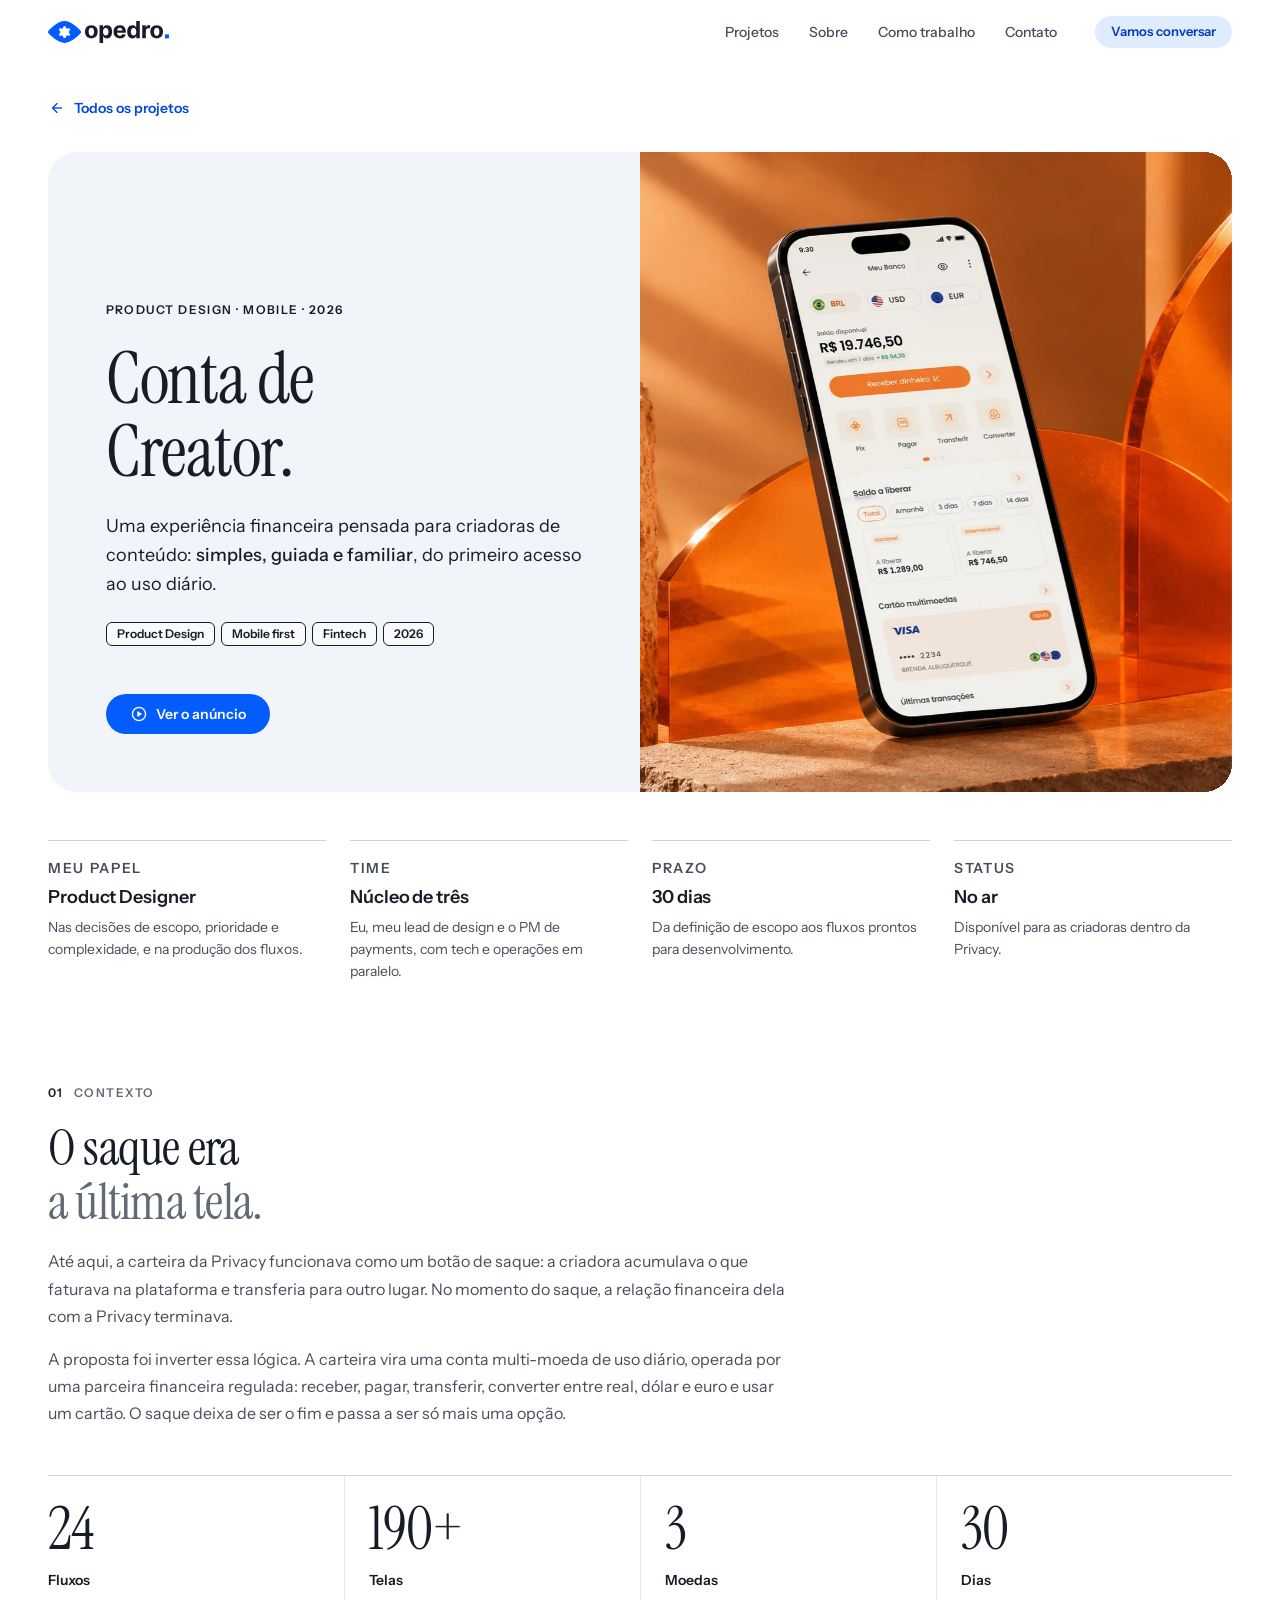
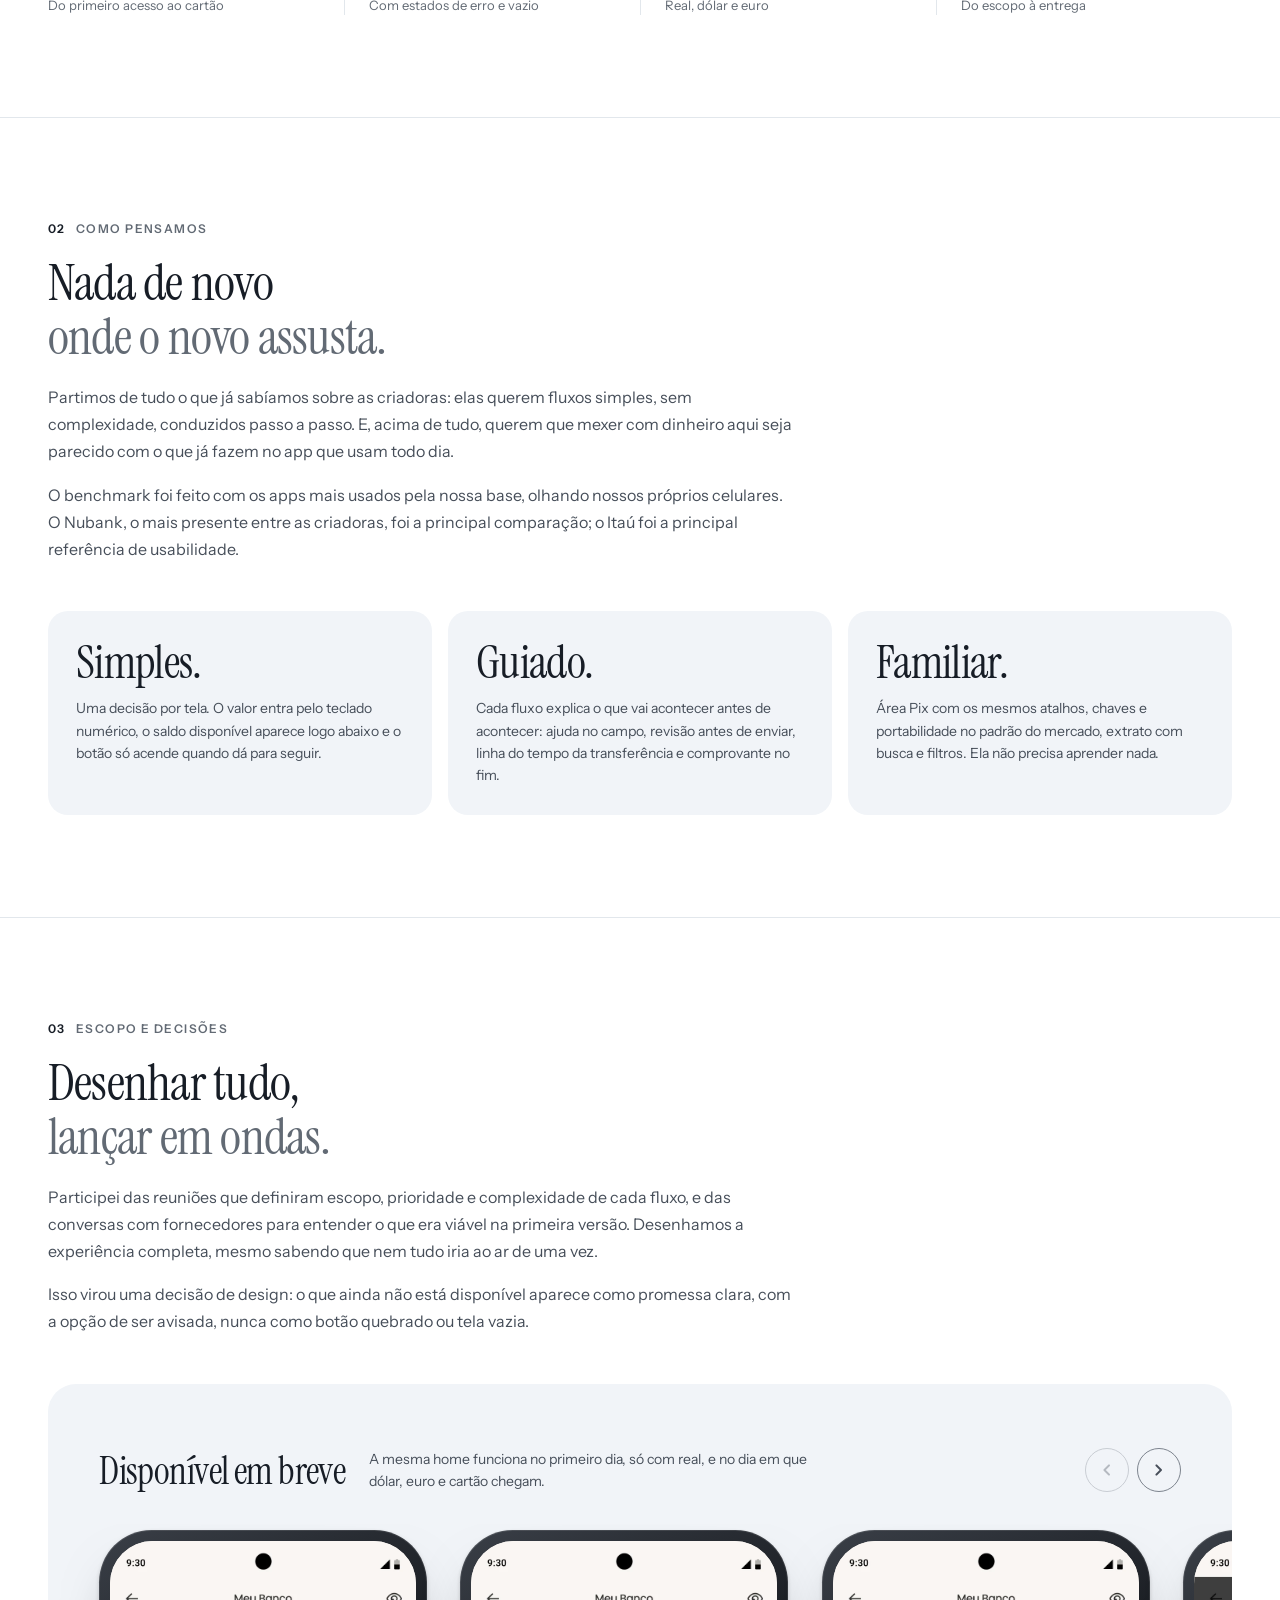
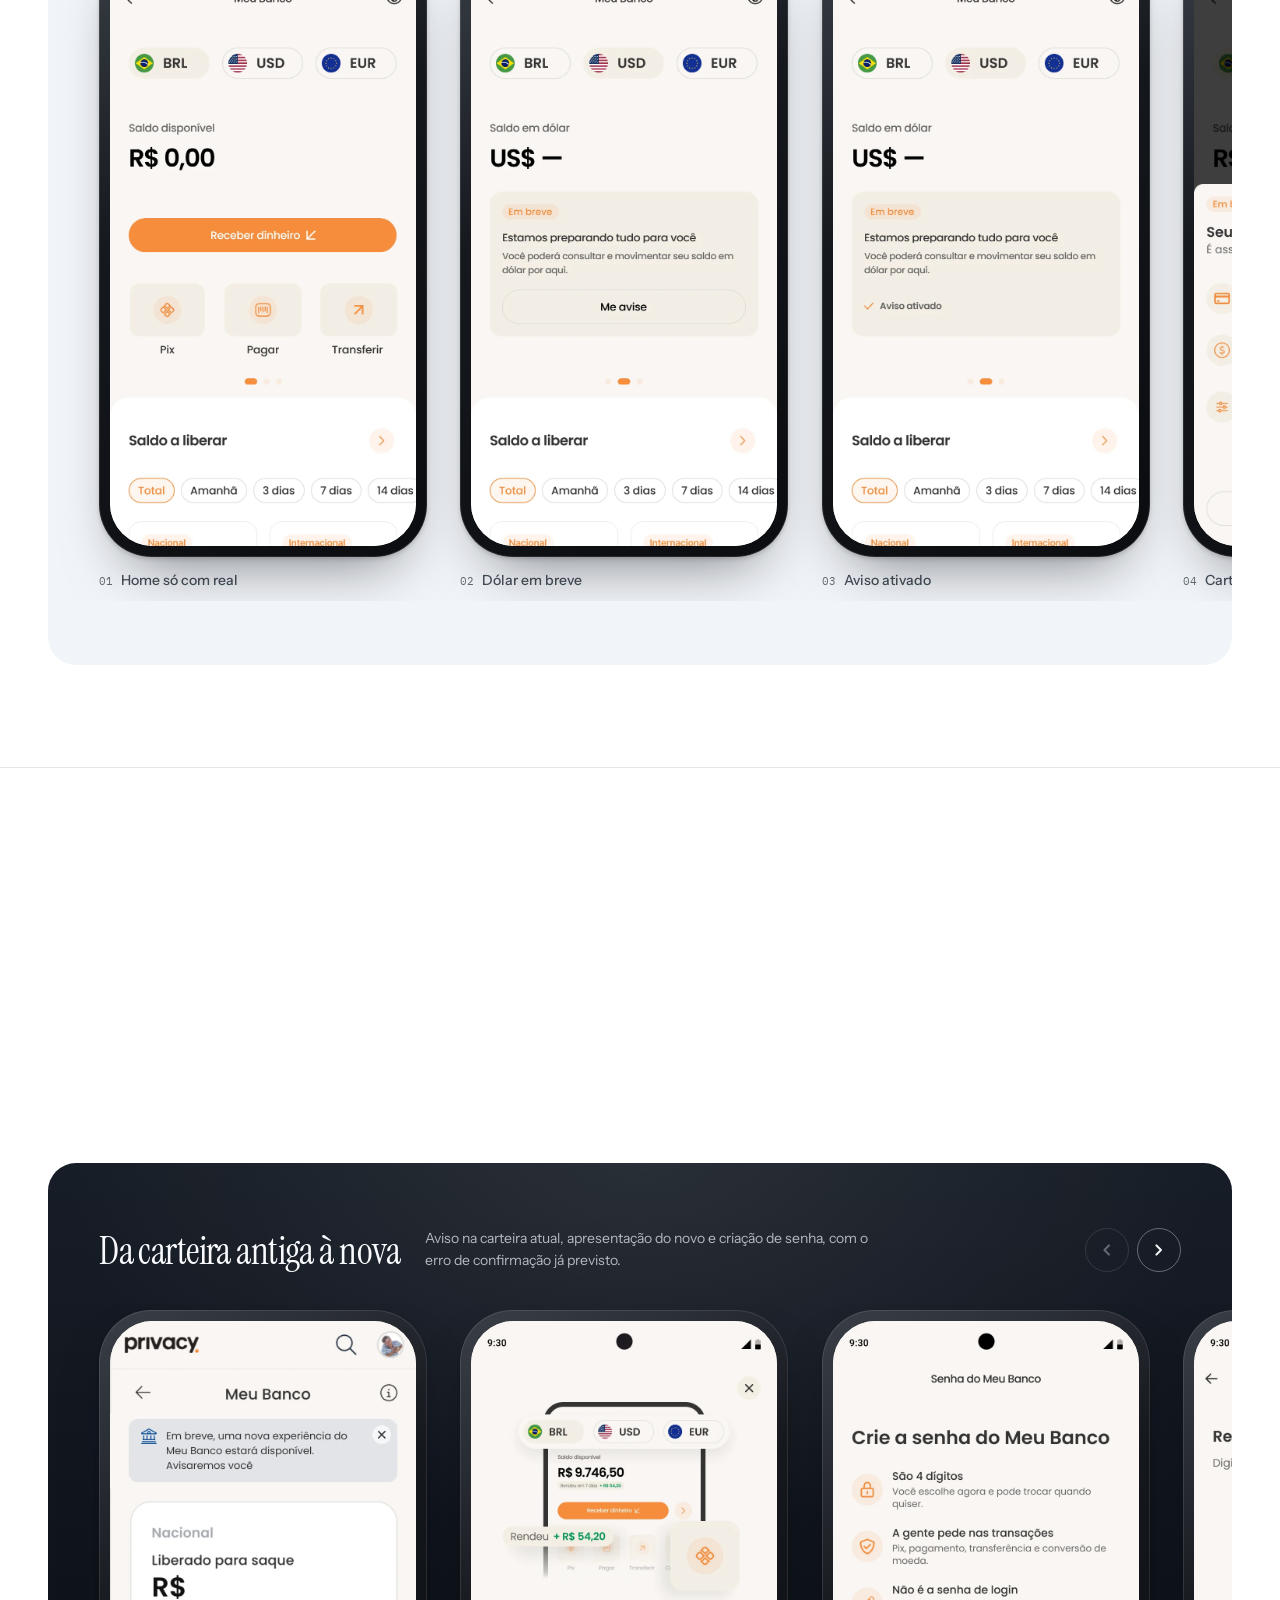
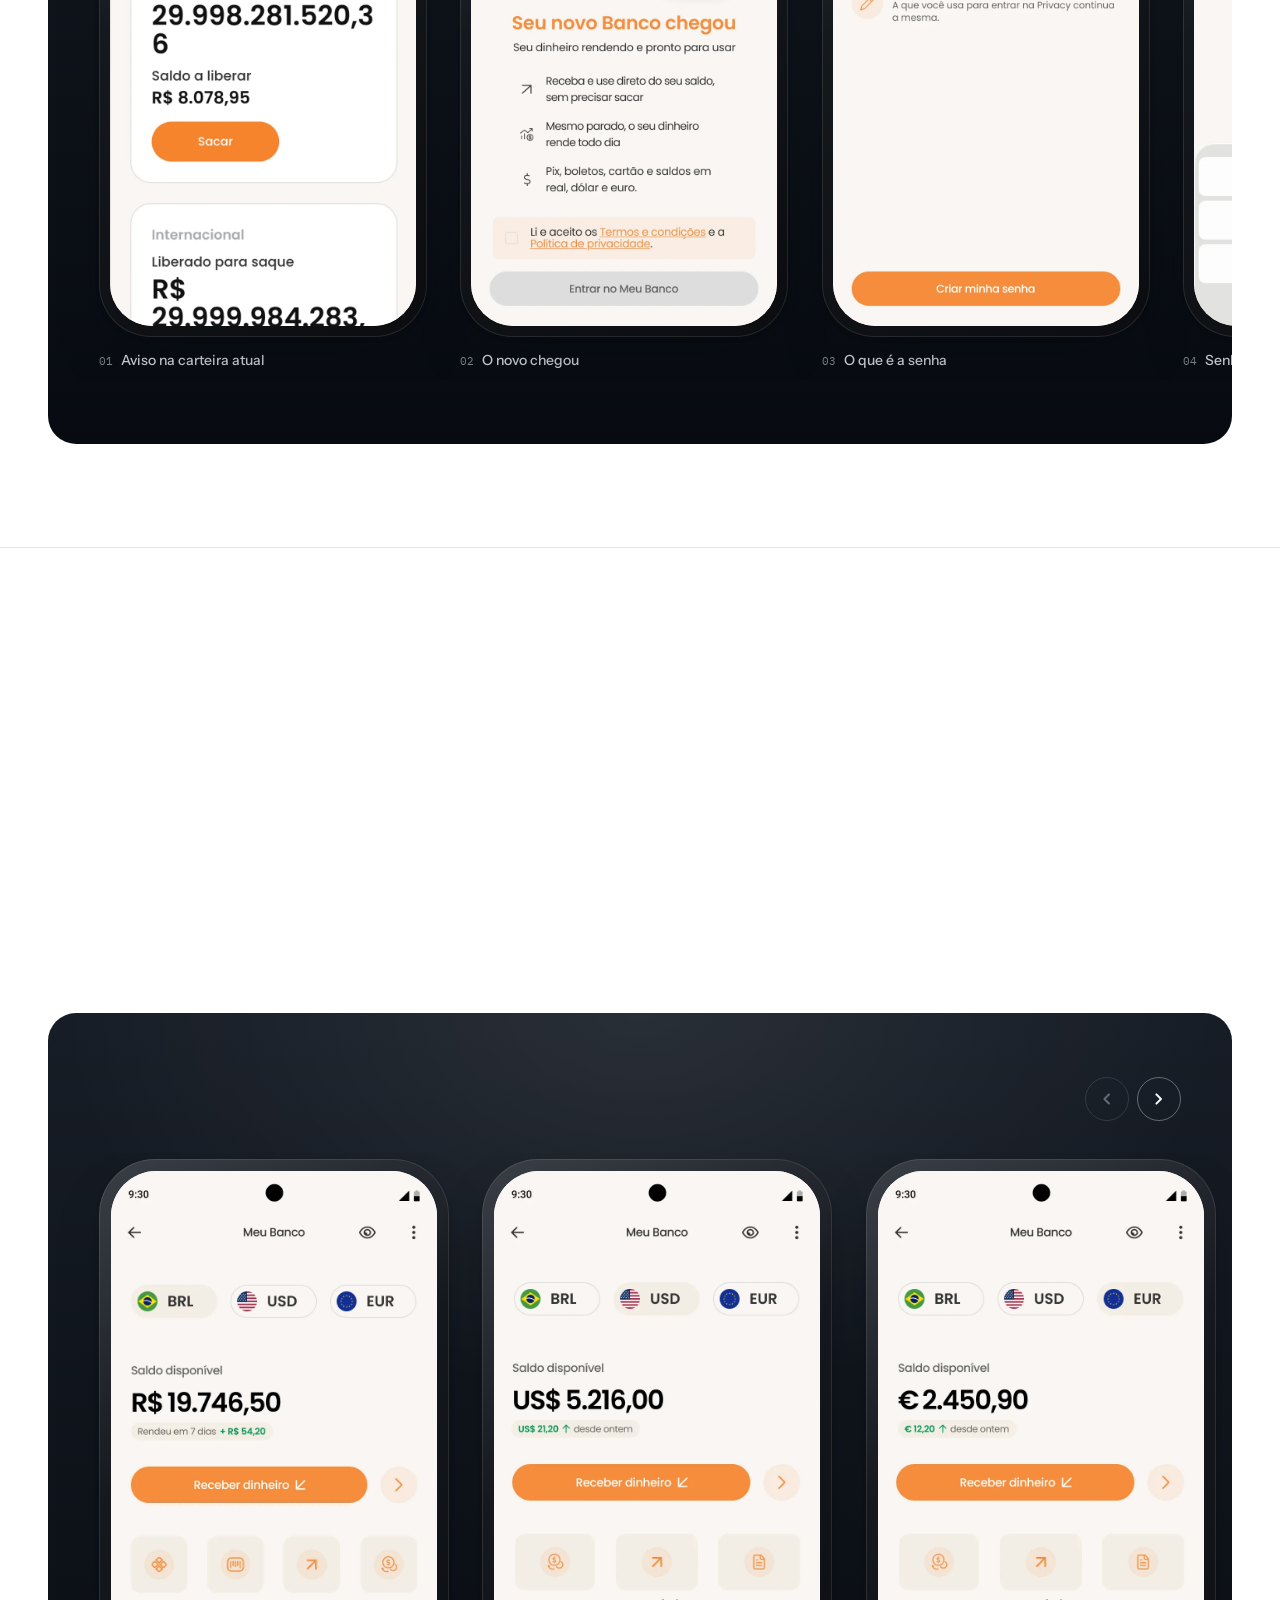
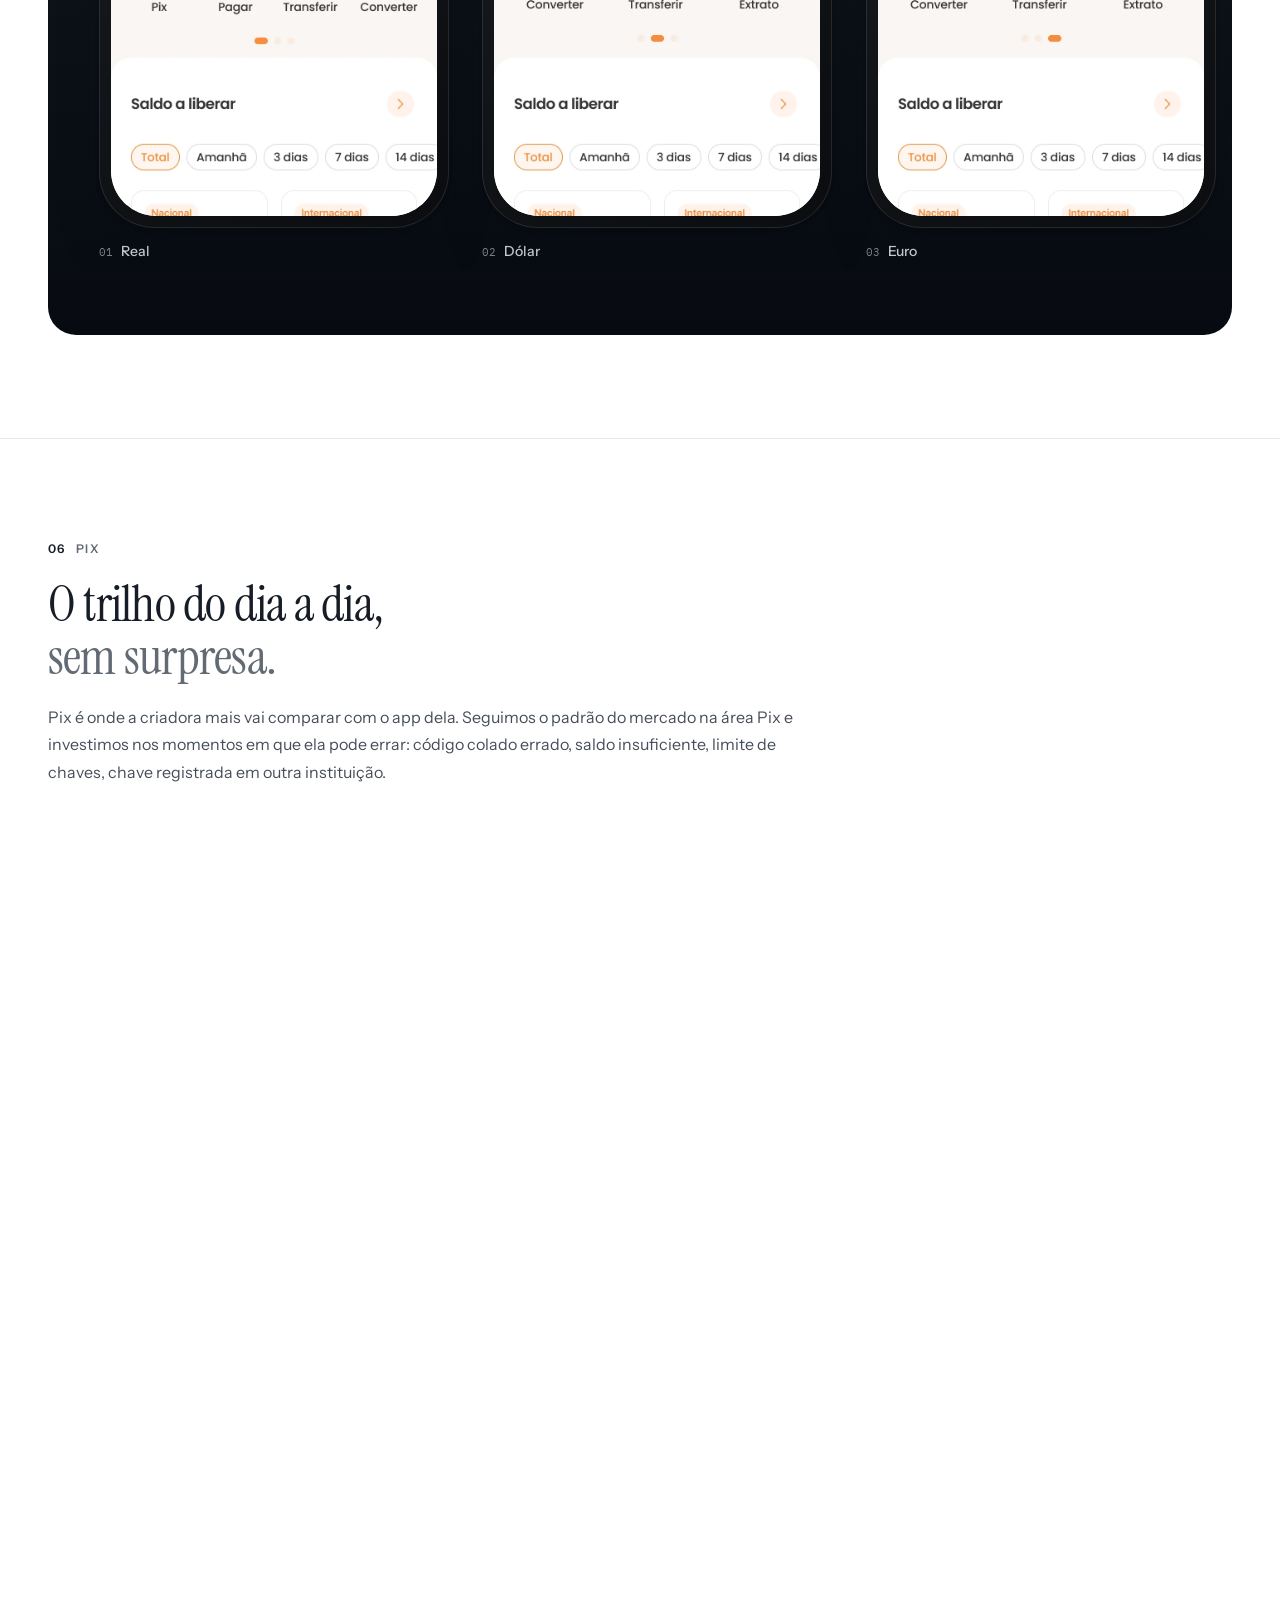
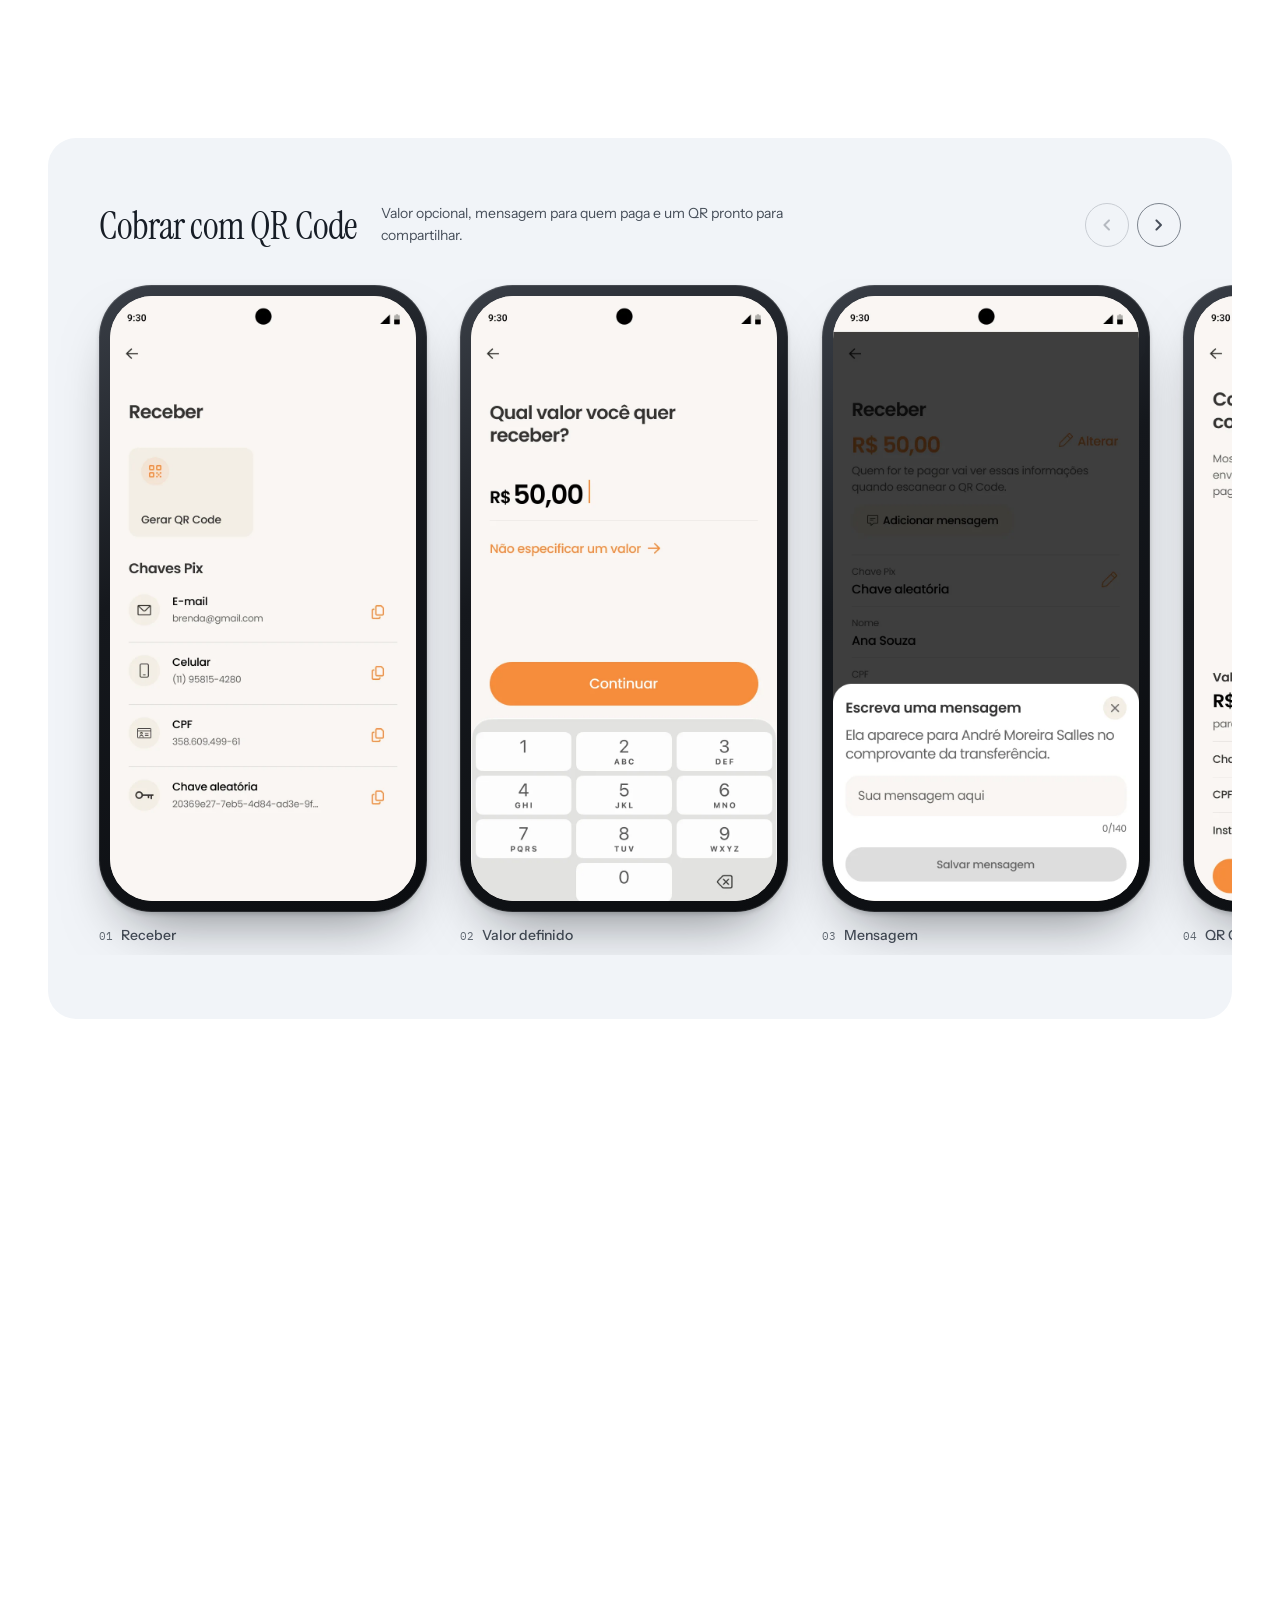
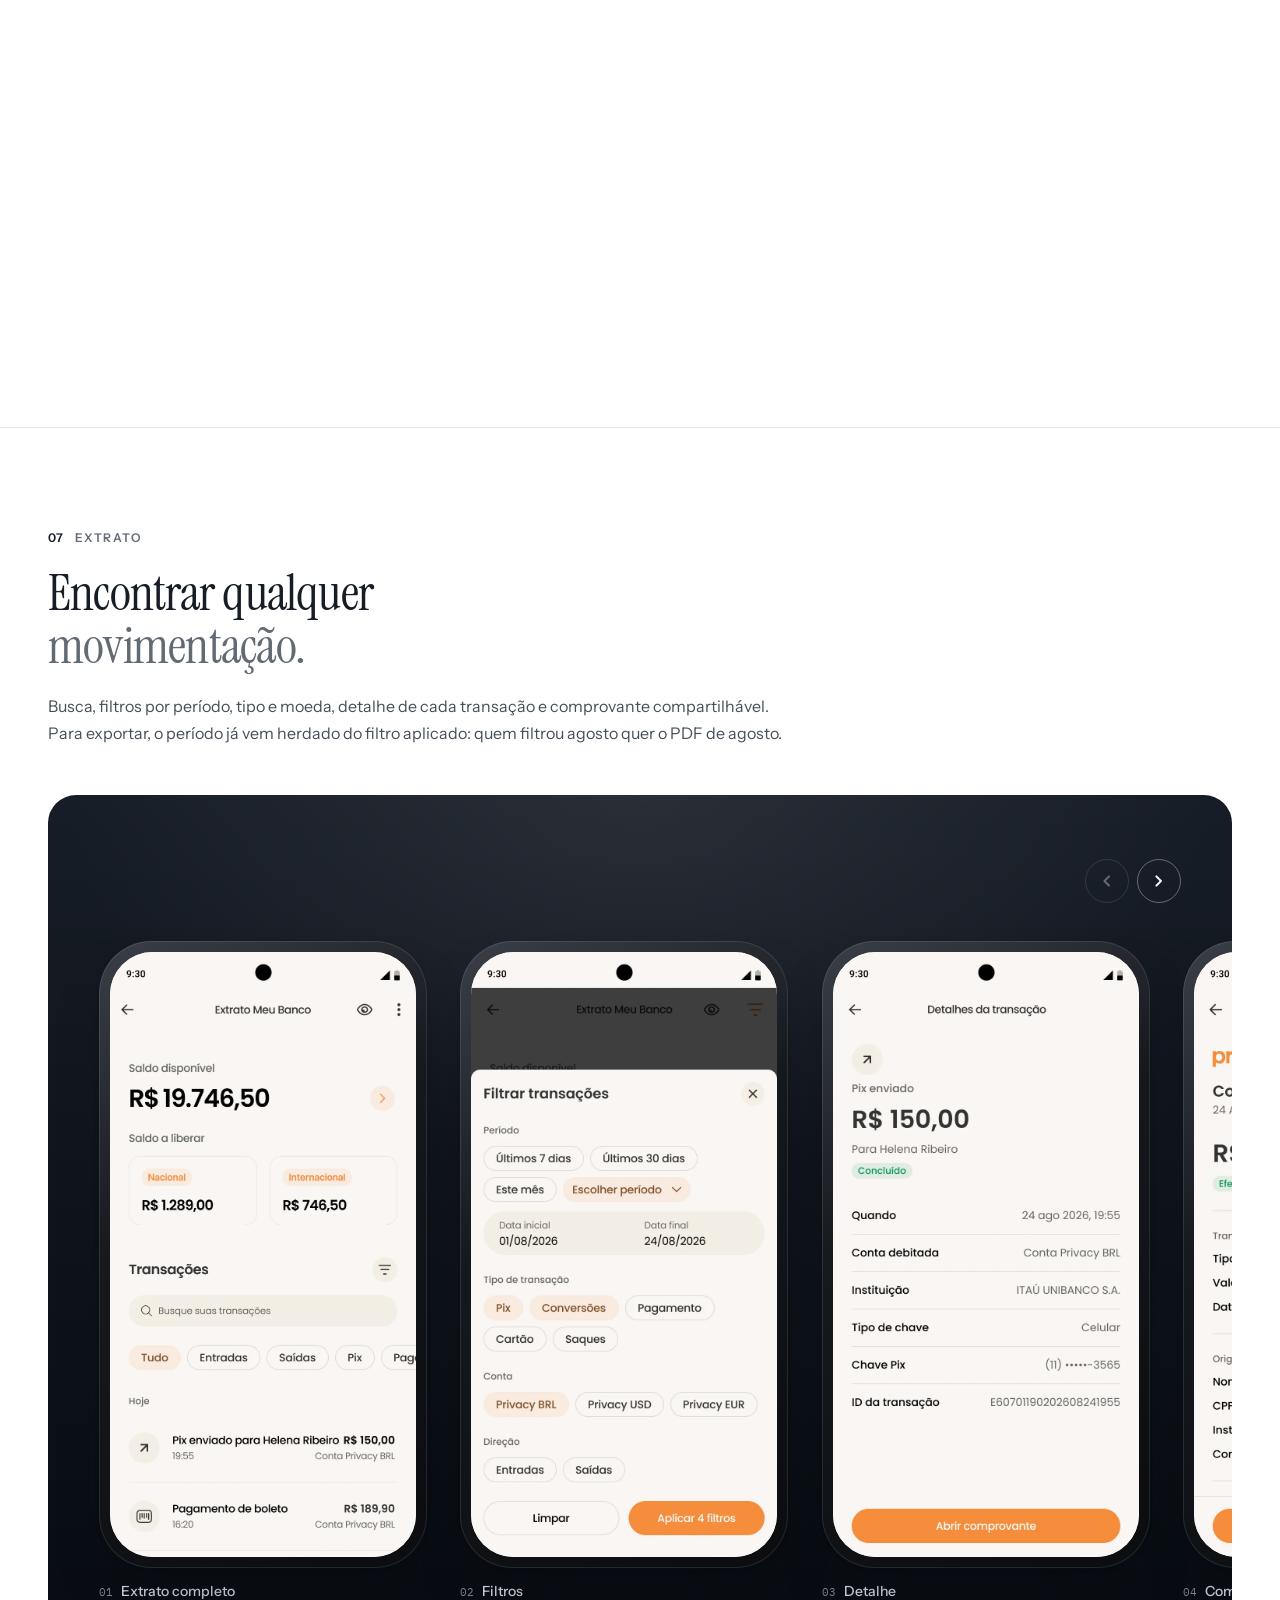
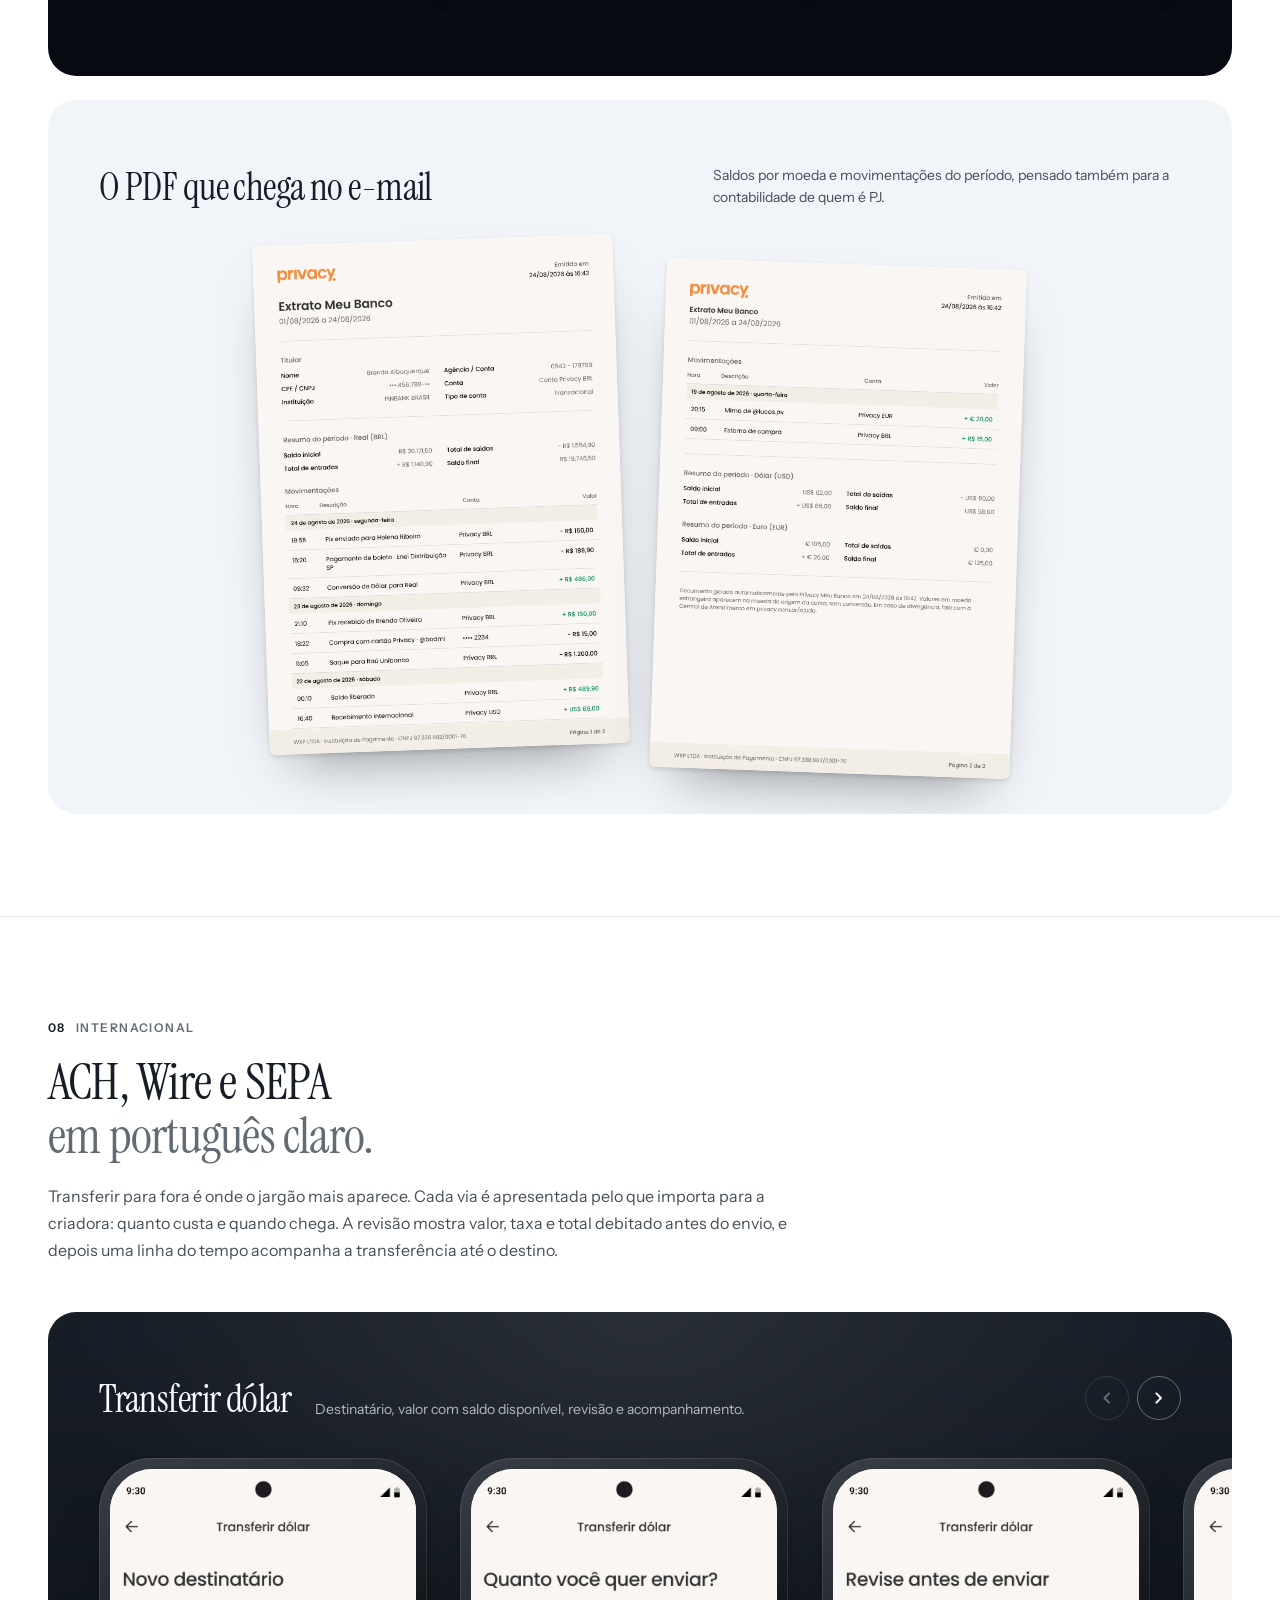
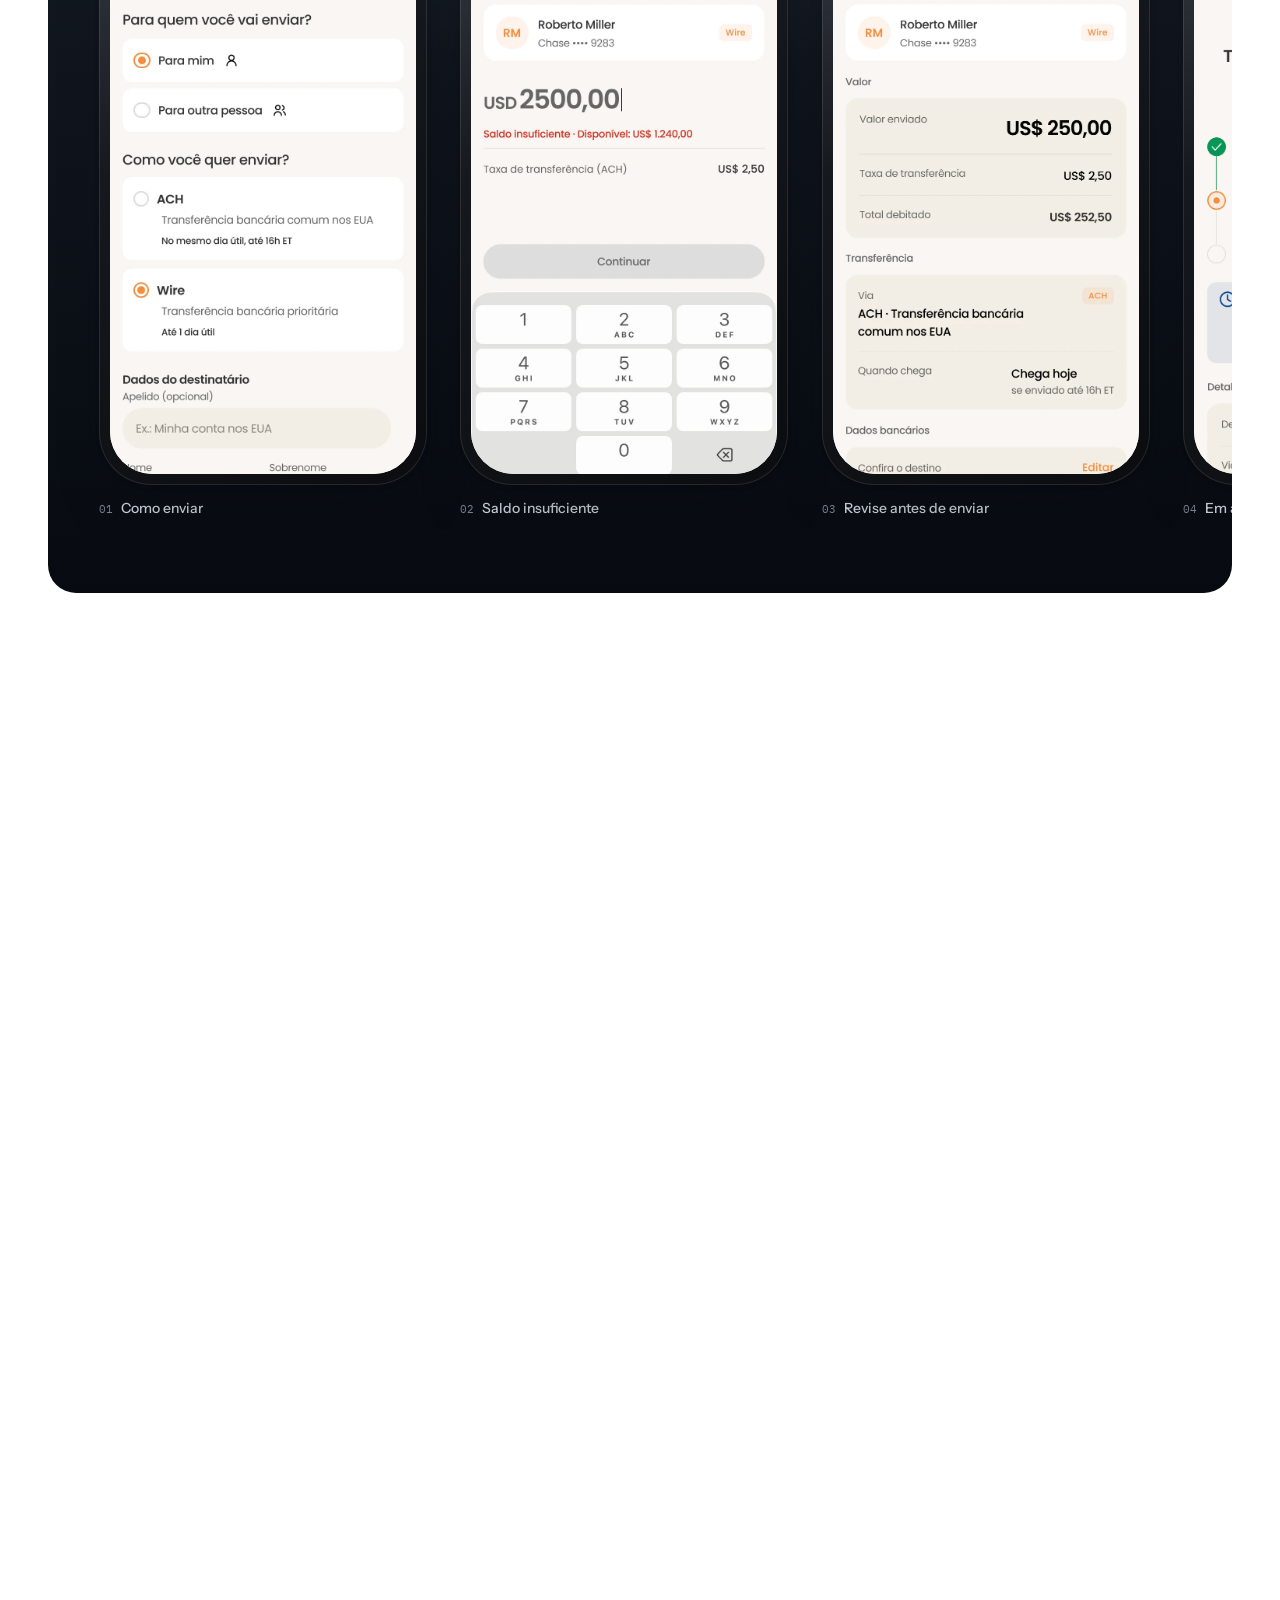
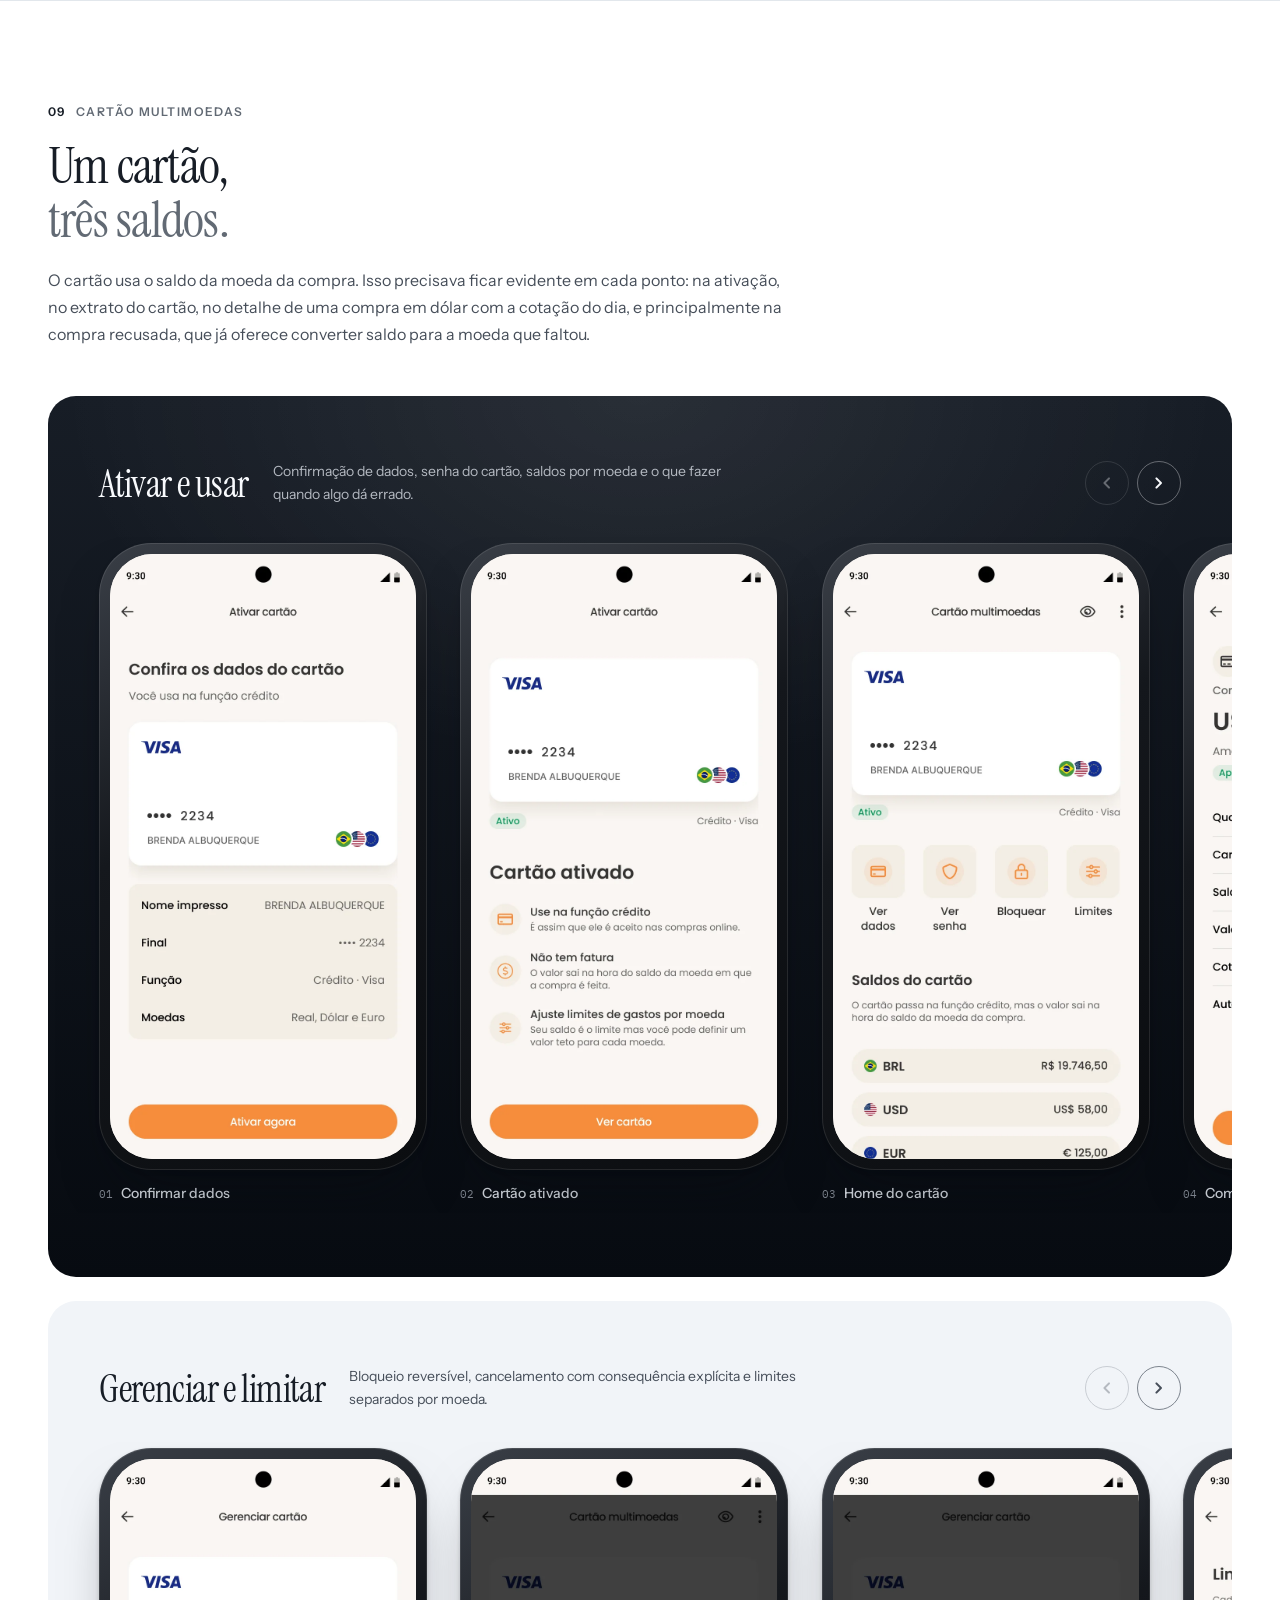
==== commit 0d6b9943: "Conta de Creator: no ar, vídeo do anúncio e celulares maiores Status "No ar", seção com o reel de la" ====
--- a/conta-de-creator.html
+++ b/conta-de-creator.html
@@ -40,7 +40,7 @@
   <a href="index.html#contato">Contato</a>
 </nav>
 
-<main id="main" class="case">
+<main id="main" class="case case--conta">
 
 <section class="case-hero">
   <div class="container">
@@ -51,6 +51,9 @@
         <h1 class="display display--l">Conta de<br><span>Creator.</span></h1>
         <p class="lede">Uma experiência financeira pensada para criadoras de conteúdo: <strong>simples, guiada e familiar</strong>, do primeiro acesso ao uso diário.</p>
         <div class="case-cover__tags"><span class="tag">Product Design</span><span class="tag">Mobile first</span><span class="tag">Fintech</span><span class="tag">2026</span></div>
+        <div class="case-cover__actions">
+          <a class="btn btn--filled" href="#no-ar"><span class="icon" aria-hidden="true">play_circle</span>Ver o anúncio</a>
+        </div>
       </div>
       <div class="case-cover__media"><img src="assets/img/creatorbanking-cover.webp" alt="" width="1448" height="1086" fetchpriority="high"></div>
     </div>
@@ -77,8 +80,8 @@
       </div>
       <div class="card">
         <p class="overline">Status</p>
-        <h3 class="card__title card__title--lg">Pré-lançamento</h3>
-        <p>Ainda não está no ar. Este case mostra o raciocínio, não resultados.</p>
+        <h3 class="card__title card__title--lg">No ar</h3>
+        <p>Disponível para as criadoras dentro da Privacy.</p>
       </div>
     </div>
   </div>
@@ -437,13 +440,33 @@
 </section>
 
 
-<section class="case-section">
-  <div class="container">
-    <header class="section-head reveal">
-      <p class="overline"><span class="num">12</span>Próximos passos</p>
+<section class="case-section" id="no-ar">
+  <div class="container">
+    <div class="launch reveal">
+      <figure class="launch__video">
+        <div class="launch__phone"><div class="launch__screen">
+          <iframe src="https://www.instagram.com/reel/Df0S6-7iXKs/embed/" title="Vídeo de anúncio da conta de creator no Instagram da Privacy" loading="lazy" scrolling="no" allowfullscreen></iframe>
+        </div></div>
+        <figcaption>Reel de <a href="https://www.instagram.com/sejaprivacy/" target="_blank" rel="noopener">@sejaprivacy</a></figcaption>
+      </figure>
+      <div class="launch__copy">
+        <p class="overline"><span class="num">12</span>No ar</p>
+        <h2 class="section-title">Lançado<br><span class="dim">dentro da Privacy.</span></h2>
+        <p>A conta já está disponível para as criadoras, dentro da própria plataforma. A Privacy anunciou a novidade no Instagram com este vídeo.</p>
+        <a class="btn btn--outlined" href="https://www.instagram.com/reel/Df0S6-7iXKs/" target="_blank" rel="noopener"><span class="icon" aria-hidden="true">open_in_new</span>Ver no Instagram</a>
+      </div>
+    </div>
+  </div>
+</section>
+
+
+<section class="case-section">
+  <div class="container">
+    <header class="section-head reveal">
+      <p class="overline"><span class="num">13</span>Próximos passos</p>
       <h2 class="section-title">Como vamos saber<br><span class="dim">se funcionou.</span></h2>
       <div class="prose">
-      <p>O produto ainda não está no ar, então não há resultado para mostrar. O que existe é o que vamos observar depois do lançamento para validar as decisões deste case:</p>
+      <p>Com a conta no ar, estes são os sinais que vamos acompanhar para validar as decisões deste case:</p>
     </div>
     </header>
 
--- a/assets/css/site.css
+++ b/assets/css/site.css
@@ -173,6 +173,7 @@
 .case-cover__copy .lede { color: color-mix(in srgb, var(--case-ink) 82%, transparent); }
 .case-cover__copy .lede strong { color: var(--case-ink); }
 .case-cover__tags { display: flex; flex-wrap: wrap; gap: 6px; }
+.case-cover__actions { display: flex; flex-wrap: wrap; gap: 10px; margin-top: var(--space-6); }
 .case-cover__tags .tag { background: color-mix(in srgb, var(--surface) 55%, transparent); border-color: color-mix(in srgb, var(--case-ink) 18%, transparent); color: var(--case-ink); }
 .case-cover__media { position: relative; min-height: 360px; }
 .case-cover__media img { position: absolute; inset: 0; width: 100%; height: 100%; object-fit: cover; }
--- a/assets/css/showcase.css
+++ b/assets/css/showcase.css
@@ -83,6 +83,9 @@
 }
 .phones::-webkit-scrollbar { display: none; }
 .phones--lg { --pw: 320px; }
+/* Conta de Creator: telas mais baixas (786×1554) que as do Moedinha; aparelho mais largo para chegar à mesma altura */
+.case--conta .phones { --pw: 328px; }
+.case--conta .phones--lg { --pw: 350px; }
 .phone-item { margin: 0; display: flex; flex-direction: column; gap: 14px; flex: none; width: var(--pw); container-type: inline-size; scroll-snap-align: start; }
 .phone-item:first-child { margin-left: auto; }
 .phone-item:last-child { margin-right: auto; }
@@ -201,6 +204,7 @@
 }
 @media (max-width: 640px) {
   .phones, .phones--lg { --pw: 252px; }
+  .case--conta .phones, .case--conta .phones--lg { --pw: 276px; }
   .phone__zoom { opacity: 1; width: 34px; height: 34px; }
   .gate__row { flex-direction: column; align-items: stretch; }
   .gate__row .btn { margin-top: 0; }
@@ -208,3 +212,21 @@
   .doc { width: 80%; }
   .doc:last-child { transform: rotate(2deg); }
 }
+
+/* lançamento: só o vídeo do reel, recortado do embed do Instagram, dentro de um celular.
+   O embed põe um cabeçalho de 54px e o vídeo 9:16 no centro de uma caixa 4:5 (largura do iframe × 1,25).
+   Para a caixa ter a altura do vídeo: iframe = tela × 16/9 ÷ 1,25 de largura, centralizado, subindo 54px. */
+.launch { display: grid; grid-template-columns: auto minmax(0, 520px); justify-content: center; gap: clamp(48px, 8vw, 112px); align-items: center; }
+.launch__video { --v: min(380px, calc((100dvh - 150px) * 9 / 16)); margin: 0; display: flex; flex-direction: column; align-items: center; gap: 14px; }
+.launch__phone { padding: 9px; border-radius: 46px; background: #101217; box-shadow: inset 0 0 0 1.5px #2b2f38; }
+.launch__screen { position: relative; width: var(--v); aspect-ratio: 9 / 16; border-radius: 37px; overflow: hidden; background: #000; }
+.launch__screen iframe { position: absolute; top: -54px; left: 50%; transform: translateX(-50%); width: calc(var(--v) * 1.4222); height: calc(var(--v) * 1.7778 + 54px); border: 0; }
+.launch__video figcaption { font-size: 13px; color: var(--on-surface-var, inherit); }
+.launch__video figcaption a { color: inherit; }
+.launch__copy .section-title { margin: 14px 0 16px; }
+.launch__copy .overline { display: flex; gap: 10px; }
+.launch__copy > p:not(.overline) { margin: 0 0 var(--space-6); max-width: 46ch; font-size: var(--type-body); line-height: 1.6; color: var(--on-surface-var, inherit); }
+@media (max-width: 860px) {
+  .launch { grid-template-columns: 1fr; gap: var(--space-10, 64px); }
+  .launch__video { --v: min(320px, calc(100vw - 72px)); order: 2; }
+}
